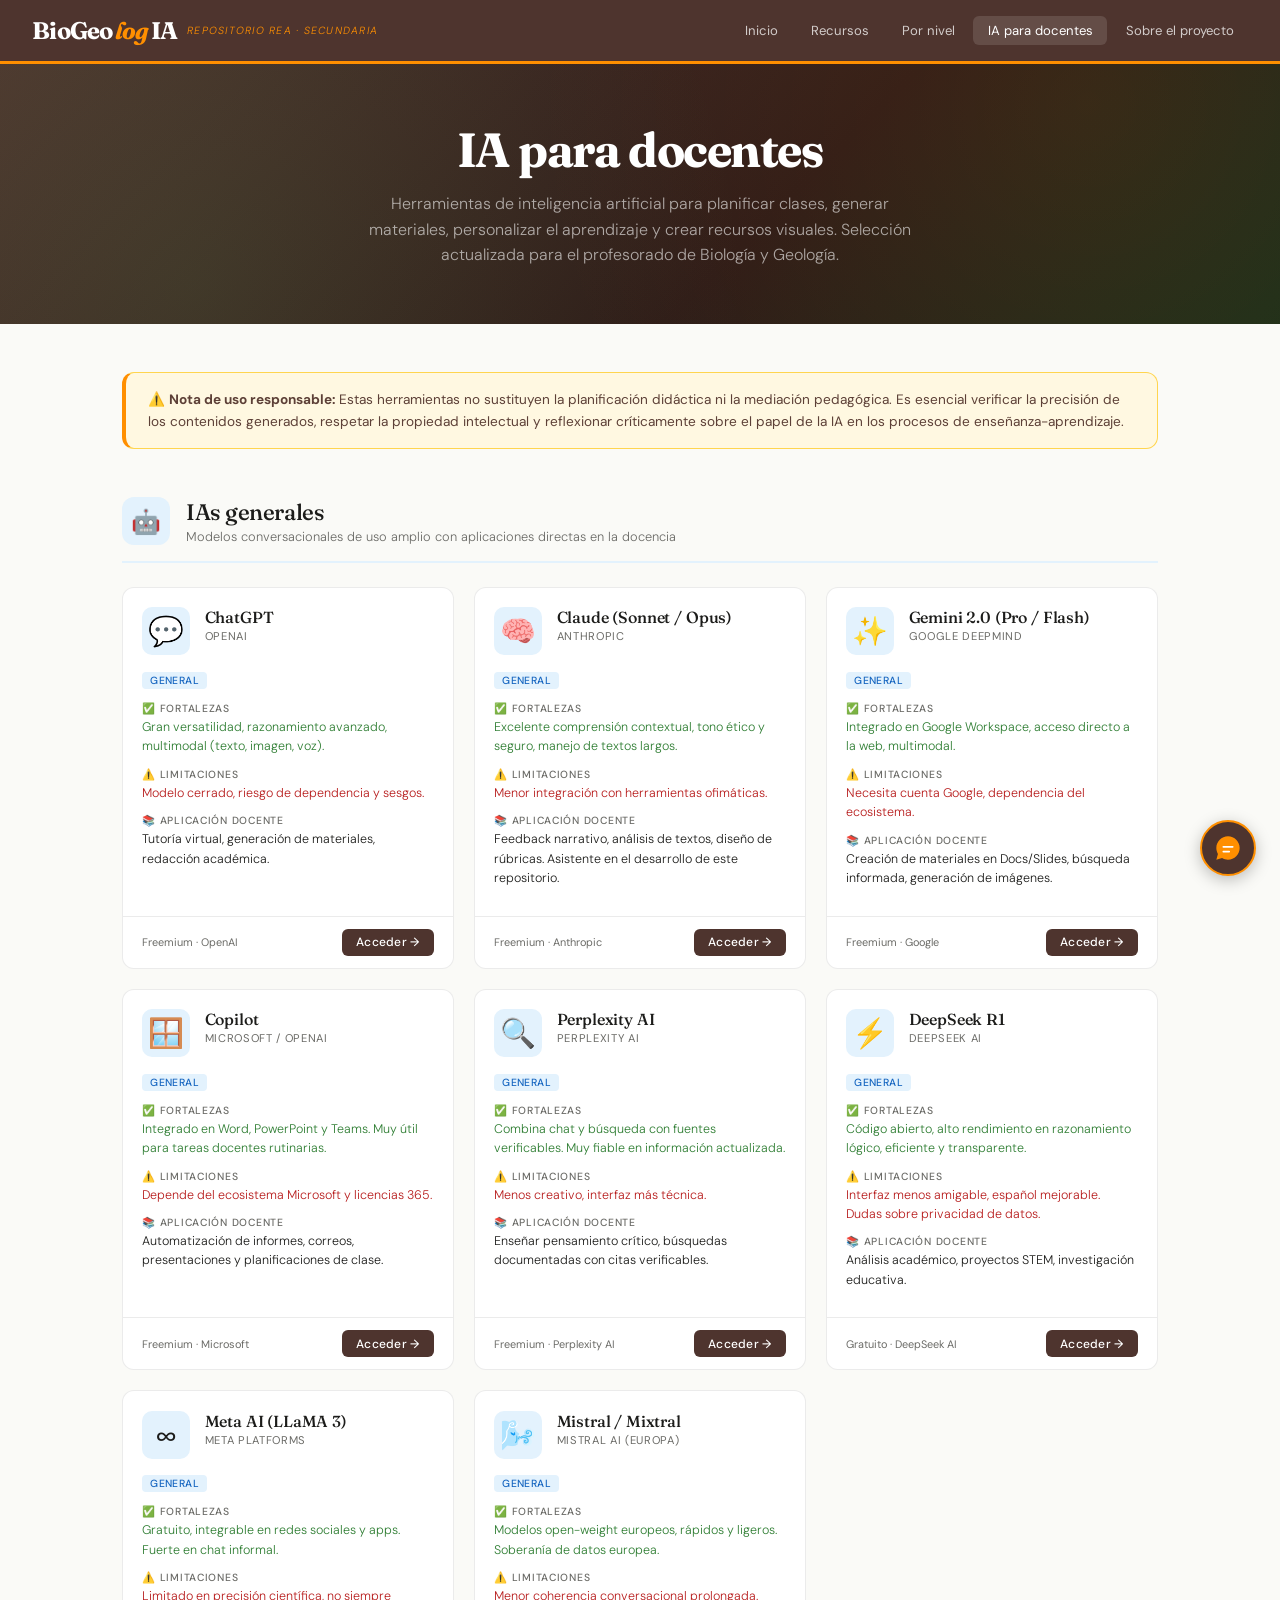
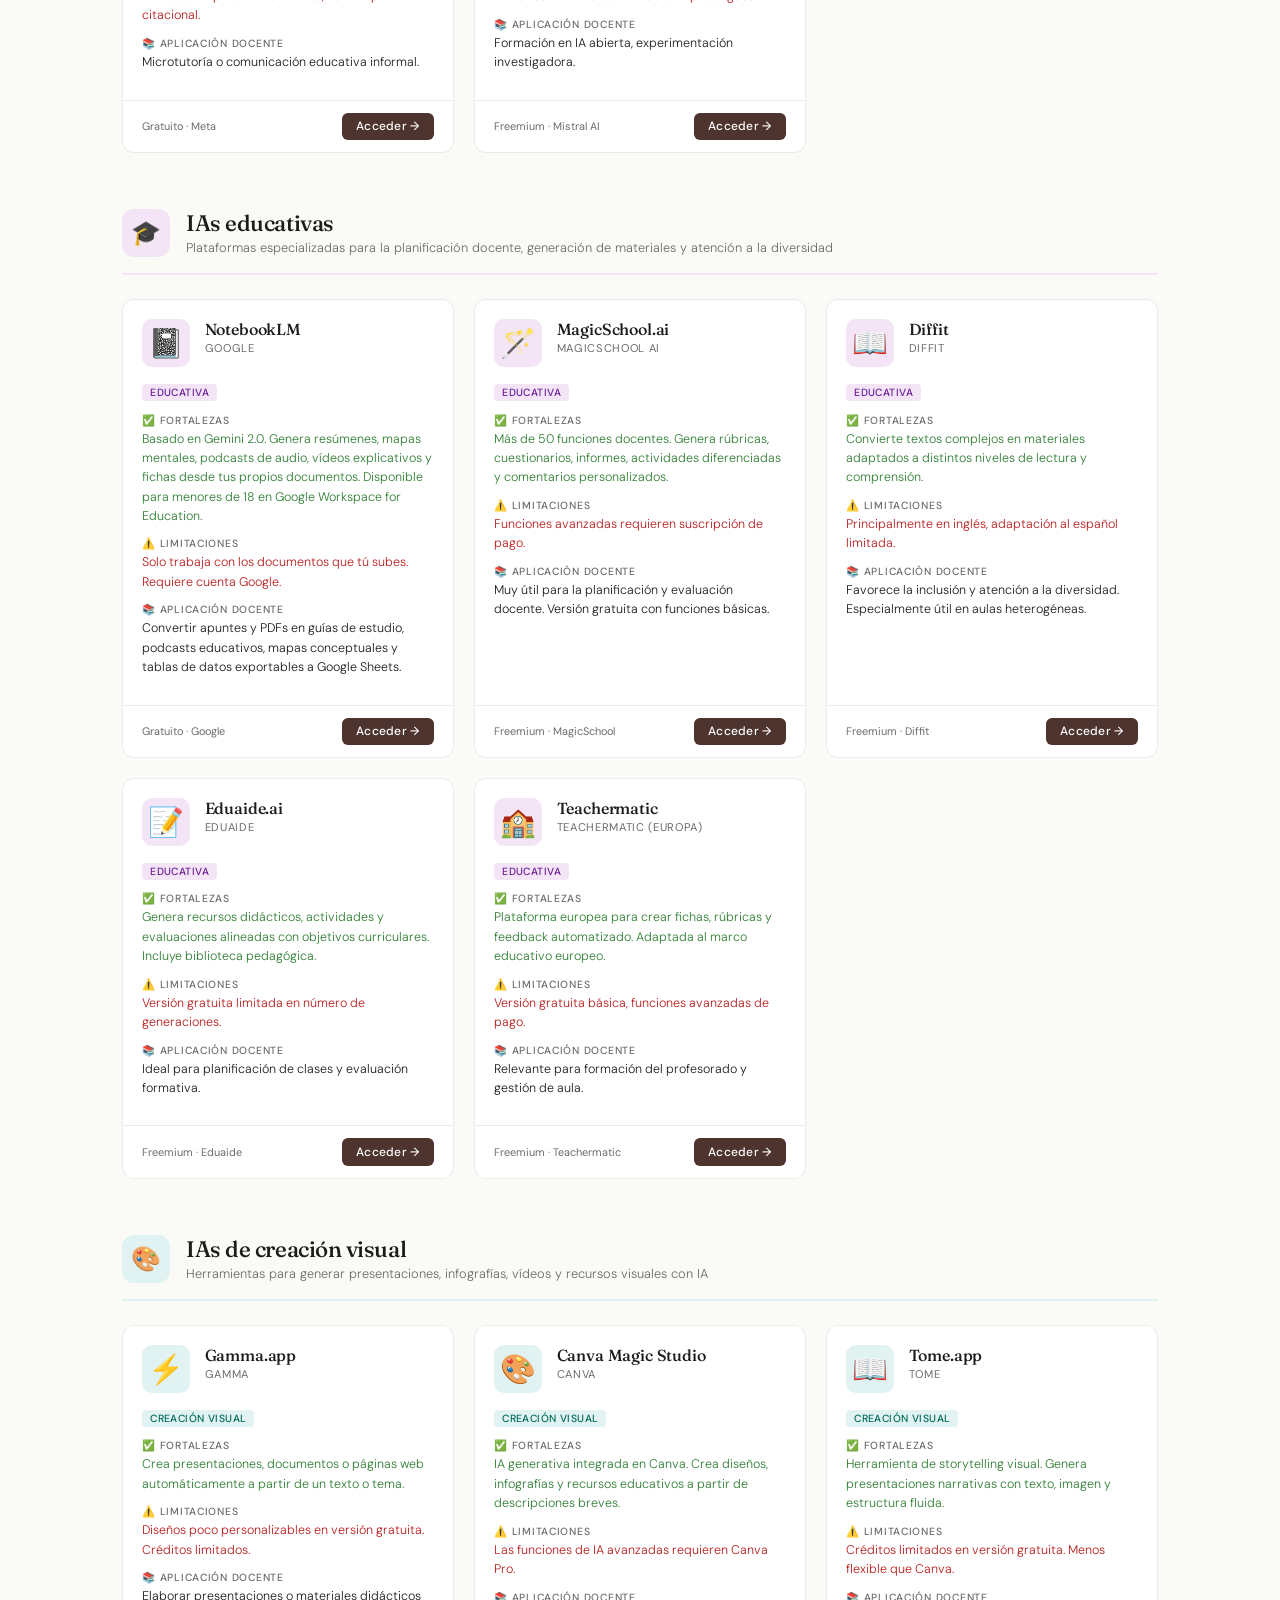
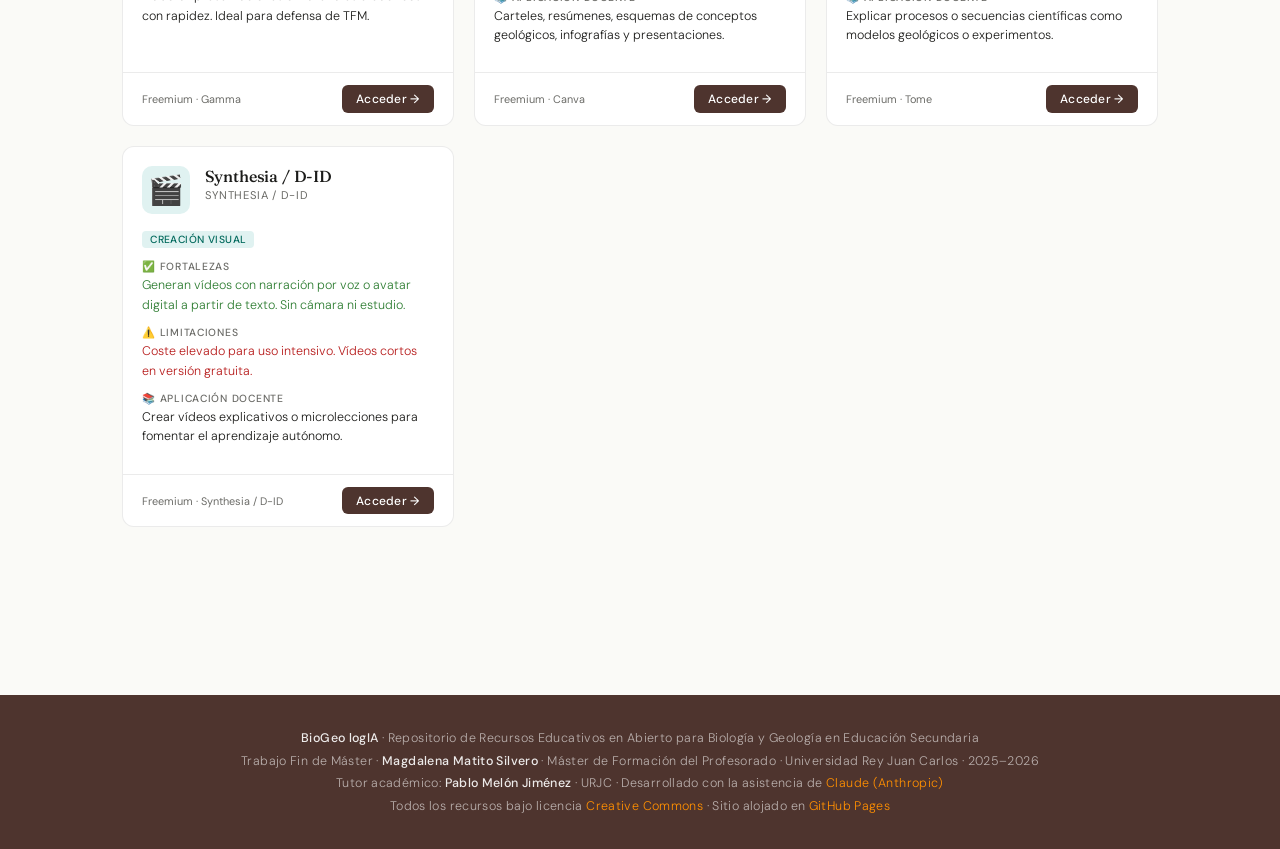
==== ia.html @ 59af6a6c "Add ia resources and carousel" ====
<!DOCTYPE html>
<html lang="es">
<head>
<meta charset="UTF-8">
<meta name="viewport" content="width=device-width, initial-scale=1.0">
<title>IA para docentes — BioGeo logIA</title>
<meta name="description" content="Herramientas de Inteligencia Artificial para la docencia: IAs generales, educativas y de creación visual. Guía para el profesorado de Biología y Geología.">
<link href="https://fonts.googleapis.com/css2?family=Fraunces:ital,opsz,wght@0,9..144,300;0,9..144,500;0,9..144,700;1,9..144,300&family=DM+Sans:wght@300;400;500&display=swap" rel="stylesheet">
<style>
  :root {
    --bio: #1B5E20;
    --bio-light: #E8F5E9;
    --bio-mid: #4CAF50;
    --geo: #4E342E;
    --geo-light: #EFEBE9;
    --geo-mid: #8D6E63;
    --accent: #FF8F00;
    --ia-general: #1565C0;
    --ia-general-light: #E3F2FD;
    --ia-edu: #6A1B9A;
    --ia-edu-light: #F3E5F5;
    --ia-visual: #00695C;
    --ia-visual-light: #E0F2F1;
    --bg: #FAFAF7;
    --surface: #FFFFFF;
    --text: #1C1C1A;
    --text-muted: #6B6B67;
    --border: rgba(0,0,0,0.08);
    --radius: 12px;
  }

  * { margin: 0; padding: 0; box-sizing: border-box; }

  body {
    font-family: 'DM Sans', sans-serif;
    background: var(--bg);
    color: var(--text);
    min-height: 100vh;
  }

  /* ── HEADER ── */
  header {
    background: var(--geo);
    padding: 0 2rem;
    position: sticky;
    top: 0;
    z-index: 100;
    display: flex;
    align-items: center;
    justify-content: space-between;
    height: 64px;
    border-bottom: 3px solid var(--accent);
  }

  .logo {
    font-family: 'Fraunces', serif;
    font-size: 1.5rem;
    font-weight: 700;
    color: #FFF;
    letter-spacing: -0.03em;
    display: flex;
    align-items: baseline;
    gap: 2px;
    text-decoration: none;
  }

  .logo span { color: var(--accent); font-style: italic; }

  .logo-sub {
    font-family: 'DM Sans', sans-serif;
    font-size: 0.65rem;
    font-weight: 300;
    color: rgba(255,255,255,0.55);
    letter-spacing: 0.12em;
    text-transform: uppercase;
    margin-left: 0.5rem;
    align-self: center;
  }

  nav { display: flex; gap: 0.25rem; }

  nav a {
    font-size: 0.82rem;
    font-weight: 400;
    color: rgba(255,255,255,0.75);
    text-decoration: none;
    padding: 0.4rem 0.9rem;
    border-radius: 6px;
    transition: all 0.2s;
  }

  nav a:hover, nav a.active {
    background: rgba(255,255,255,0.12);
    color: #FFF;
  }

  .hamburger {
    display: none;
    flex-direction: column;
    justify-content: center;
    gap: 5px;
    background: none;
    border: none;
    cursor: pointer;
    padding: 0.4rem;
    z-index: 200;
  }

  .hamburger span {
    display: block;
    width: 24px;
    height: 2px;
    background: #FFF;
    border-radius: 2px;
    transition: all 0.3s;
  }

  .hamburger.open span:nth-child(1) { transform: translateY(7px) rotate(45deg); }
  .hamburger.open span:nth-child(2) { opacity: 0; }
  .hamburger.open span:nth-child(3) { transform: translateY(-7px) rotate(-45deg); }

  .nav-mobile {
    display: none;
    position: fixed;
    top: 67px;
    left: 0; right: 0;
    background: var(--geo);
    border-top: 1px solid rgba(255,255,255,0.1);
    padding: 1rem;
    z-index: 99;
    flex-direction: column;
    gap: 0.25rem;
  }

  .nav-mobile.open { display: flex; }

  .nav-mobile a {
    font-size: 0.95rem;
    font-weight: 400;
    color: rgba(255,255,255,0.75);
    text-decoration: none;
    padding: 0.75rem 1rem;
    border-radius: 8px;
    transition: all 0.2s;
  }

  .nav-mobile a:hover, .nav-mobile a.active {
    background: rgba(255,255,255,0.12);
    color: #FFF;
  }

  @media (max-width: 640px) {
    .hamburger { display: flex; }
    nav { display: none; }
    .logo-sub { display: none; }
  }

  /* ── PAGE HEADER ── */
  .page-header {
    background: linear-gradient(135deg, var(--geo) 0%, #2E1B18 60%, #1B2E1B 100%);
    padding: 3.5rem 2rem;
    text-align: center;
    position: relative;
    overflow: hidden;
  }

  .page-header::before {
    content: '';
    position: absolute;
    inset: 0;
    background-image:
      radial-gradient(circle at 15% 85%, rgba(76,175,80,0.12) 0%, transparent 50%),
      radial-gradient(circle at 85% 15%, rgba(255,143,0,0.08) 0%, transparent 50%);
  }

  .page-header-content { position: relative; z-index: 1; }

  .page-header h1 {
    font-family: 'Fraunces', serif;
    font-size: clamp(2rem, 4vw, 3rem);
    font-weight: 700;
    color: #FFF;
    letter-spacing: -0.03em;
    margin-bottom: 0.75rem;
  }

  .page-header p {
    font-size: 1rem;
    color: rgba(255,255,255,0.6);
    font-weight: 300;
    max-width: 560px;
    margin: 0 auto;
    line-height: 1.6;
  }

  /* ── MAIN ── */
  main { max-width: 1100px; margin: 0 auto; padding: 3rem 2rem; }

  /* ── AVISO ── */
  .aviso {
    background: #FFF8E1;
    border: 1px solid #FFD54F;
    border-left: 4px solid var(--accent);
    border-radius: var(--radius);
    padding: 1rem 1.4rem;
    margin-bottom: 3rem;
    font-size: 0.85rem;
    color: #5D4037;
    line-height: 1.6;
  }

  /* ── SECTION ── */
  .ia-section { margin-bottom: 3.5rem; }

  .ia-section-header {
    display: flex;
    align-items: center;
    gap: 1rem;
    margin-bottom: 1.5rem;
    padding-bottom: 1rem;
    border-bottom: 2px solid;
  }

  .ia-section-header.general { border-color: var(--ia-general-light); }
  .ia-section-header.educativa { border-color: var(--ia-edu-light); }
  .ia-section-header.visual { border-color: var(--ia-visual-light); }

  .ia-section-icon {
    width: 48px;
    height: 48px;
    border-radius: 12px;
    display: flex;
    align-items: center;
    justify-content: center;
    font-size: 1.5rem;
    flex-shrink: 0;
  }

  .ia-section-icon.general { background: var(--ia-general-light); }
  .ia-section-icon.educativa { background: var(--ia-edu-light); }
  .ia-section-icon.visual { background: var(--ia-visual-light); }

  .ia-section-info h2 {
    font-family: 'Fraunces', serif;
    font-size: 1.4rem;
    font-weight: 500;
    letter-spacing: -0.02em;
  }

  .ia-section-info p {
    font-size: 0.8rem;
    color: var(--text-muted);
    font-weight: 300;
    margin-top: 2px;
  }

  /* ── IA GRID ── */
  .ia-grid {
    display: grid;
    grid-template-columns: repeat(auto-fill, minmax(300px, 1fr));
    gap: 1.25rem;
  }

  /* ── IA CARD ── */
  .ia-card {
    background: var(--surface);
    border: 1px solid var(--border);
    border-radius: var(--radius);
    overflow: hidden;
    transition: all 0.2s;
    display: flex;
    flex-direction: column;
  }

  .ia-card:hover {
    transform: translateY(-2px);
    box-shadow: 0 8px 20px rgba(0,0,0,0.07);
  }

  .ia-card-header {
    padding: 1.2rem 1.2rem 0.8rem;
    display: flex;
    align-items: flex-start;
    gap: 0.9rem;
  }

  .ia-emoji {
    font-size: 1.8rem;
    width: 48px;
    height: 48px;
    display: flex;
    align-items: center;
    justify-content: center;
    border-radius: 10px;
    flex-shrink: 0;
  }

  .ia-emoji.general { background: var(--ia-general-light); }
  .ia-emoji.educativa { background: var(--ia-edu-light); }
  .ia-emoji.visual { background: var(--ia-visual-light); }

  .ia-card-title h3 {
    font-family: 'Fraunces', serif;
    font-size: 1rem;
    font-weight: 500;
    letter-spacing: -0.01em;
    margin-bottom: 2px;
  }

  .ia-developer {
    font-size: 0.7rem;
    color: var(--text-muted);
    font-weight: 400;
    text-transform: uppercase;
    letter-spacing: 0.06em;
  }

  .ia-card-body {
    padding: 0 1.2rem 1rem;
    flex: 1;
  }

  .ia-row {
    margin-bottom: 0.7rem;
  }

  .ia-row-label {
    font-size: 0.65rem;
    font-weight: 500;
    text-transform: uppercase;
    letter-spacing: 0.07em;
    color: var(--text-muted);
    margin-bottom: 3px;
  }

  .ia-row p {
    font-size: 0.78rem;
    color: var(--text);
    line-height: 1.55;
    font-weight: 300;
  }

  .ia-row p.fortaleza { color: #2E7D32; }
  .ia-row p.limitacion { color: #B71C1C; }

  .ia-tag {
    display: inline-block;
    font-size: 0.65rem;
    font-weight: 500;
    padding: 2px 8px;
    border-radius: 4px;
    letter-spacing: 0.04em;
    text-transform: uppercase;
    margin-bottom: 0.8rem;
  }

  .ia-tag.general { background: var(--ia-general-light); color: var(--ia-general); }
  .ia-tag.educativa { background: var(--ia-edu-light); color: var(--ia-edu); }
  .ia-tag.visual { background: var(--ia-visual-light); color: var(--ia-visual); }

  .ia-card-footer {
    padding: 0.75rem 1.2rem;
    border-top: 1px solid var(--border);
    display: flex;
    align-items: center;
    justify-content: space-between;
  }

  .ia-acceso {
    font-size: 0.68rem;
    color: var(--text-muted);
    font-weight: 400;
  }

  .btn-ia {
    background: var(--geo);
    color: #FFF;
    border: none;
    border-radius: 6px;
    padding: 0.35rem 0.9rem;
    font-size: 0.75rem;
    font-family: 'DM Sans', sans-serif;
    cursor: pointer;
    font-weight: 500;
    transition: background 0.2s;
    text-decoration: none;
    letter-spacing: 0.02em;
  }

  .btn-ia:hover { background: #2E1B18; }

  /* ── FOOTER ── */
  footer {
    background: var(--geo);
    color: rgba(255,255,255,0.6);
    text-align: center;
    padding: 2rem;
    font-size: 0.78rem;
    font-weight: 300;
    margin-top: 4rem;
    letter-spacing: 0.03em;
    line-height: 1.8;
  }

  footer strong { color: rgba(255,255,255,0.9); font-weight: 500; }
  footer a { color: var(--accent); text-decoration: none; }
</style>
</head>
<body>

<header>
  <a href="index.html" class="logo">
    BioGeo<span>log</span>IA
    <span class="logo-sub">Repositorio REA · Secundaria</span>
  </a>
  <nav>
    <a href="index.html">Inicio</a>
    <a href="recursos.html">Recursos</a>
    <a href="niveles.html">Por nivel</a>
    <a href="ia.html" class="active">IA para docentes</a>
    <a href="sobre.html">Sobre el proyecto</a>
  </nav>
  <button class="hamburger" onclick="toggleMenu(this)" aria-label="Abrir menú">
    <span></span><span></span><span></span>
  </button>
</header>

<div class="nav-mobile" id="nav-mobile">
  <a href="index.html">Inicio</a>
  <a href="recursos.html">Recursos</a>
  <a href="niveles.html">Por nivel</a>
  <a href="ia.html" class="active">IA para docentes</a>
  <a href="sobre.html">Sobre el proyecto</a>
</div>

<div class="page-header">
  <div class="page-header-content">
    <h1>IA para docentes</h1>
    <p>Herramientas de inteligencia artificial para planificar clases, generar materiales, personalizar el aprendizaje y crear recursos visuales. Selección actualizada para el profesorado de Biología y Geología.</p>
  </div>
</div>

<main>

  <div class="aviso">
    ⚠️ <strong>Nota de uso responsable:</strong> Estas herramientas no sustituyen la planificación didáctica ni la mediación pedagógica. Es esencial verificar la precisión de los contenidos generados, respetar la propiedad intelectual y reflexionar críticamente sobre el papel de la IA en los procesos de enseñanza-aprendizaje.
  </div>

  <!-- ══ IAs GENERALES ══ -->
  <section class="ia-section" id="generales">
    <div class="ia-section-header general">
      <div class="ia-section-icon general">🤖</div>
      <div class="ia-section-info">
        <h2>IAs generales</h2>
        <p>Modelos conversacionales de uso amplio con aplicaciones directas en la docencia</p>
      </div>
    </div>
    <div class="ia-grid">

      <div class="ia-card" id="chatgpt">
        <div class="ia-card-header">
          <div class="ia-emoji general">💬</div>
          <div class="ia-card-title">
            <h3>ChatGPT</h3>
            <div class="ia-developer">OpenAI</div>
          </div>
        </div>
        <div class="ia-card-body">
          <span class="ia-tag general">General</span>
          <div class="ia-row">
            <div class="ia-row-label">✅ Fortalezas</div>
            <p class="fortaleza">Gran versatilidad, razonamiento avanzado, multimodal (texto, imagen, voz).</p>
          </div>
          <div class="ia-row">
            <div class="ia-row-label">⚠️ Limitaciones</div>
            <p class="limitacion">Modelo cerrado, riesgo de dependencia y sesgos.</p>
          </div>
          <div class="ia-row">
            <div class="ia-row-label">📚 Aplicación docente</div>
            <p>Tutoría virtual, generación de materiales, redacción académica.</p>
          </div>
        </div>
        <div class="ia-card-footer">
          <span class="ia-acceso">Freemium · OpenAI</span>
          <a href="https://chat.openai.com" target="_blank" class="btn-ia">Acceder →</a>
        </div>
      </div>

      <div class="ia-card" id="claude">
        <div class="ia-card-header">
          <div class="ia-emoji general">🧠</div>
          <div class="ia-card-title">
            <h3>Claude (Sonnet / Opus)</h3>
            <div class="ia-developer">Anthropic</div>
          </div>
        </div>
        <div class="ia-card-body">
          <span class="ia-tag general">General</span>
          <div class="ia-row">
            <div class="ia-row-label">✅ Fortalezas</div>
            <p class="fortaleza">Excelente comprensión contextual, tono ético y seguro, manejo de textos largos.</p>
          </div>
          <div class="ia-row">
            <div class="ia-row-label">⚠️ Limitaciones</div>
            <p class="limitacion">Menor integración con herramientas ofimáticas.</p>
          </div>
          <div class="ia-row">
            <div class="ia-row-label">📚 Aplicación docente</div>
            <p>Feedback narrativo, análisis de textos, diseño de rúbricas. Asistente en el desarrollo de este repositorio.</p>
          </div>
        </div>
        <div class="ia-card-footer">
          <span class="ia-acceso">Freemium · Anthropic</span>
          <a href="https://claude.ai" target="_blank" class="btn-ia">Acceder →</a>
        </div>
      </div>

      <div class="ia-card" id="gemini">
        <div class="ia-card-header">
          <div class="ia-emoji general">✨</div>
          <div class="ia-card-title">
            <h3>Gemini 2.0 (Pro / Flash)</h3>
            <div class="ia-developer">Google DeepMind</div>
          </div>
        </div>
        <div class="ia-card-body">
          <span class="ia-tag general">General</span>
          <div class="ia-row">
            <div class="ia-row-label">✅ Fortalezas</div>
            <p class="fortaleza">Integrado en Google Workspace, acceso directo a la web, multimodal.</p>
          </div>
          <div class="ia-row">
            <div class="ia-row-label">⚠️ Limitaciones</div>
            <p class="limitacion">Necesita cuenta Google, dependencia del ecosistema.</p>
          </div>
          <div class="ia-row">
            <div class="ia-row-label">📚 Aplicación docente</div>
            <p>Creación de materiales en Docs/Slides, búsqueda informada, generación de imágenes.</p>
          </div>
        </div>
        <div class="ia-card-footer">
          <span class="ia-acceso">Freemium · Google</span>
          <a href="https://gemini.google.com" target="_blank" class="btn-ia">Acceder →</a>
        </div>
      </div>

      <div class="ia-card" id="copilot">
        <div class="ia-card-header">
          <div class="ia-emoji general">🪟</div>
          <div class="ia-card-title">
            <h3>Copilot</h3>
            <div class="ia-developer">Microsoft / OpenAI</div>
          </div>
        </div>
        <div class="ia-card-body">
          <span class="ia-tag general">General</span>
          <div class="ia-row">
            <div class="ia-row-label">✅ Fortalezas</div>
            <p class="fortaleza">Integrado en Word, PowerPoint y Teams. Muy útil para tareas docentes rutinarias.</p>
          </div>
          <div class="ia-row">
            <div class="ia-row-label">⚠️ Limitaciones</div>
            <p class="limitacion">Depende del ecosistema Microsoft y licencias 365.</p>
          </div>
          <div class="ia-row">
            <div class="ia-row-label">📚 Aplicación docente</div>
            <p>Automatización de informes, correos, presentaciones y planificaciones de clase.</p>
          </div>
        </div>
        <div class="ia-card-footer">
          <span class="ia-acceso">Freemium · Microsoft</span>
          <a href="https://copilot.microsoft.com" target="_blank" class="btn-ia">Acceder →</a>
        </div>
      </div>

      <div class="ia-card" id="perplexity">
        <div class="ia-card-header">
          <div class="ia-emoji general">🔍</div>
          <div class="ia-card-title">
            <h3>Perplexity AI</h3>
            <div class="ia-developer">Perplexity AI</div>
          </div>
        </div>
        <div class="ia-card-body">
          <span class="ia-tag general">General</span>
          <div class="ia-row">
            <div class="ia-row-label">✅ Fortalezas</div>
            <p class="fortaleza">Combina chat y búsqueda con fuentes verificables. Muy fiable en información actualizada.</p>
          </div>
          <div class="ia-row">
            <div class="ia-row-label">⚠️ Limitaciones</div>
            <p class="limitacion">Menos creativo, interfaz más técnica.</p>
          </div>
          <div class="ia-row">
            <div class="ia-row-label">📚 Aplicación docente</div>
            <p>Enseñar pensamiento crítico, búsquedas documentadas con citas verificables.</p>
          </div>
        </div>
        <div class="ia-card-footer">
          <span class="ia-acceso">Freemium · Perplexity AI</span>
          <a href="https://www.perplexity.ai" target="_blank" class="btn-ia">Acceder →</a>
        </div>
      </div>

      <div class="ia-card" id="deepseek">
        <div class="ia-card-header">
          <div class="ia-emoji general">⚡</div>
          <div class="ia-card-title">
            <h3>DeepSeek R1</h3>
            <div class="ia-developer">DeepSeek AI</div>
          </div>
        </div>
        <div class="ia-card-body">
          <span class="ia-tag general">General</span>
          <div class="ia-row">
            <div class="ia-row-label">✅ Fortalezas</div>
            <p class="fortaleza">Código abierto, alto rendimiento en razonamiento lógico, eficiente y transparente.</p>
          </div>
          <div class="ia-row">
            <div class="ia-row-label">⚠️ Limitaciones</div>
            <p class="limitacion">Interfaz menos amigable, español mejorable. Dudas sobre privacidad de datos.</p>
          </div>
          <div class="ia-row">
            <div class="ia-row-label">📚 Aplicación docente</div>
            <p>Análisis académico, proyectos STEM, investigación educativa.</p>
          </div>
        </div>
        <div class="ia-card-footer">
          <span class="ia-acceso">Gratuito · DeepSeek AI</span>
          <a href="https://www.deepseek.com" target="_blank" class="btn-ia">Acceder →</a>
        </div>
      </div>

      <div class="ia-card" id="metaai">
        <div class="ia-card-header">
          <div class="ia-emoji general">∞</div>
          <div class="ia-card-title">
            <h3>Meta AI (LLaMA 3)</h3>
            <div class="ia-developer">Meta Platforms</div>
          </div>
        </div>
        <div class="ia-card-body">
          <span class="ia-tag general">General</span>
          <div class="ia-row">
            <div class="ia-row-label">✅ Fortalezas</div>
            <p class="fortaleza">Gratuito, integrable en redes sociales y apps. Fuerte en chat informal.</p>
          </div>
          <div class="ia-row">
            <div class="ia-row-label">⚠️ Limitaciones</div>
            <p class="limitacion">Limitado en precisión científica, no siempre citacional.</p>
          </div>
          <div class="ia-row">
            <div class="ia-row-label">📚 Aplicación docente</div>
            <p>Microtutoría o comunicación educativa informal.</p>
          </div>
        </div>
        <div class="ia-card-footer">
          <span class="ia-acceso">Gratuito · Meta</span>
          <a href="https://www.meta.ai" target="_blank" class="btn-ia">Acceder →</a>
        </div>
      </div>

      <div class="ia-card" id="mistral">
        <div class="ia-card-header">
          <div class="ia-emoji general">🌬️</div>
          <div class="ia-card-title">
            <h3>Mistral / Mixtral</h3>
            <div class="ia-developer">Mistral AI (Europa)</div>
          </div>
        </div>
        <div class="ia-card-body">
          <span class="ia-tag general">General</span>
          <div class="ia-row">
            <div class="ia-row-label">✅ Fortalezas</div>
            <p class="fortaleza">Modelos open-weight europeos, rápidos y ligeros. Soberanía de datos europea.</p>
          </div>
          <div class="ia-row">
            <div class="ia-row-label">⚠️ Limitaciones</div>
            <p class="limitacion">Menor coherencia conversacional prolongada.</p>
          </div>
          <div class="ia-row">
            <div class="ia-row-label">📚 Aplicación docente</div>
            <p>Formación en IA abierta, experimentación investigadora.</p>
          </div>
        </div>
        <div class="ia-card-footer">
          <span class="ia-acceso">Freemium · Mistral AI</span>
          <a href="https://mistral.ai" target="_blank" class="btn-ia">Acceder →</a>
        </div>
      </div>

    </div>
  </section>

  <!-- ══ IAs EDUCATIVAS ══ -->
  <section class="ia-section" id="educativas">
    <div class="ia-section-header educativa">
      <div class="ia-section-icon educativa">🎓</div>
      <div class="ia-section-info">
        <h2>IAs educativas</h2>
        <p>Plataformas especializadas para la planificación docente, generación de materiales y atención a la diversidad</p>
      </div>
    </div>
    <div class="ia-grid">

      <div class="ia-card" id="notebooklm">
        <div class="ia-card-header">
          <div class="ia-emoji educativa">📓</div>
          <div class="ia-card-title">
            <h3>NotebookLM</h3>
            <div class="ia-developer">Google</div>
          </div>
        </div>
        <div class="ia-card-body">
          <span class="ia-tag educativa">Educativa</span>
          <div class="ia-row">
            <div class="ia-row-label">✅ Fortalezas</div>
            <p class="fortaleza">Basado en Gemini 2.0. Genera resúmenes, mapas mentales, podcasts de audio, vídeos explicativos y fichas desde tus propios documentos. Disponible para menores de 18 en Google Workspace for Education.</p>
          </div>
          <div class="ia-row">
            <div class="ia-row-label">⚠️ Limitaciones</div>
            <p class="limitacion">Solo trabaja con los documentos que tú subes. Requiere cuenta Google.</p>
          </div>
          <div class="ia-row">
            <div class="ia-row-label">📚 Aplicación docente</div>
            <p>Convertir apuntes y PDFs en guías de estudio, podcasts educativos, mapas conceptuales y tablas de datos exportables a Google Sheets.</p>
          </div>
        </div>
        <div class="ia-card-footer">
          <span class="ia-acceso">Gratuito · Google</span>
          <a href="https://notebooklm.google.com" target="_blank" class="btn-ia">Acceder →</a>
        </div>
      </div>

      <div class="ia-card" id="magicschool">
        <div class="ia-card-header">
          <div class="ia-emoji educativa">🪄</div>
          <div class="ia-card-title">
            <h3>MagicSchool.ai</h3>
            <div class="ia-developer">MagicSchool AI</div>
          </div>
        </div>
        <div class="ia-card-body">
          <span class="ia-tag educativa">Educativa</span>
          <div class="ia-row">
            <div class="ia-row-label">✅ Fortalezas</div>
            <p class="fortaleza">Más de 50 funciones docentes. Genera rúbricas, cuestionarios, informes, actividades diferenciadas y comentarios personalizados.</p>
          </div>
          <div class="ia-row">
            <div class="ia-row-label">⚠️ Limitaciones</div>
            <p class="limitacion">Funciones avanzadas requieren suscripción de pago.</p>
          </div>
          <div class="ia-row">
            <div class="ia-row-label">📚 Aplicación docente</div>
            <p>Muy útil para la planificación y evaluación docente. Versión gratuita con funciones básicas.</p>
          </div>
        </div>
        <div class="ia-card-footer">
          <span class="ia-acceso">Freemium · MagicSchool</span>
          <a href="https://www.magicschool.ai" target="_blank" class="btn-ia">Acceder →</a>
        </div>
      </div>

      <div class="ia-card" id="diffit">
        <div class="ia-card-header">
          <div class="ia-emoji educativa">📖</div>
          <div class="ia-card-title">
            <h3>Diffit</h3>
            <div class="ia-developer">Diffit</div>
          </div>
        </div>
        <div class="ia-card-body">
          <span class="ia-tag educativa">Educativa</span>
          <div class="ia-row">
            <div class="ia-row-label">✅ Fortalezas</div>
            <p class="fortaleza">Convierte textos complejos en materiales adaptados a distintos niveles de lectura y comprensión.</p>
          </div>
          <div class="ia-row">
            <div class="ia-row-label">⚠️ Limitaciones</div>
            <p class="limitacion">Principalmente en inglés, adaptación al español limitada.</p>
          </div>
          <div class="ia-row">
            <div class="ia-row-label">📚 Aplicación docente</div>
            <p>Favorece la inclusión y atención a la diversidad. Especialmente útil en aulas heterogéneas.</p>
          </div>
        </div>
        <div class="ia-card-footer">
          <span class="ia-acceso">Freemium · Diffit</span>
          <a href="https://diffit.me" target="_blank" class="btn-ia">Acceder →</a>
        </div>
      </div>

      <div class="ia-card" id="eduaide">
        <div class="ia-card-header">
          <div class="ia-emoji educativa">📝</div>
          <div class="ia-card-title">
            <h3>Eduaide.ai</h3>
            <div class="ia-developer">Eduaide</div>
          </div>
        </div>
        <div class="ia-card-body">
          <span class="ia-tag educativa">Educativa</span>
          <div class="ia-row">
            <div class="ia-row-label">✅ Fortalezas</div>
            <p class="fortaleza">Genera recursos didácticos, actividades y evaluaciones alineadas con objetivos curriculares. Incluye biblioteca pedagógica.</p>
          </div>
          <div class="ia-row">
            <div class="ia-row-label">⚠️ Limitaciones</div>
            <p class="limitacion">Versión gratuita limitada en número de generaciones.</p>
          </div>
          <div class="ia-row">
            <div class="ia-row-label">📚 Aplicación docente</div>
            <p>Ideal para planificación de clases y evaluación formativa.</p>
          </div>
        </div>
        <div class="ia-card-footer">
          <span class="ia-acceso">Freemium · Eduaide</span>
          <a href="https://www.eduaide.ai" target="_blank" class="btn-ia">Acceder →</a>
        </div>
      </div>

      <div class="ia-card" id="teachermatic">
        <div class="ia-card-header">
          <div class="ia-emoji educativa">🏫</div>
          <div class="ia-card-title">
            <h3>Teachermatic</h3>
            <div class="ia-developer">Teachermatic (Europa)</div>
          </div>
        </div>
        <div class="ia-card-body">
          <span class="ia-tag educativa">Educativa</span>
          <div class="ia-row">
            <div class="ia-row-label">✅ Fortalezas</div>
            <p class="fortaleza">Plataforma europea para crear fichas, rúbricas y feedback automatizado. Adaptada al marco educativo europeo.</p>
          </div>
          <div class="ia-row">
            <div class="ia-row-label">⚠️ Limitaciones</div>
            <p class="limitacion">Versión gratuita básica, funciones avanzadas de pago.</p>
          </div>
          <div class="ia-row">
            <div class="ia-row-label">📚 Aplicación docente</div>
            <p>Relevante para formación del profesorado y gestión de aula.</p>
          </div>
        </div>
        <div class="ia-card-footer">
          <span class="ia-acceso">Freemium · Teachermatic</span>
          <a href="https://teachermatic.com" target="_blank" class="btn-ia">Acceder →</a>
        </div>
      </div>

    </div>
  </section>

  <!-- ══ IAs CREACIÓN VISUAL ══ -->
  <section class="ia-section" id="visual">
    <div class="ia-section-header visual">
      <div class="ia-section-icon visual">🎨</div>
      <div class="ia-section-info">
        <h2>IAs de creación visual</h2>
        <p>Herramientas para generar presentaciones, infografías, vídeos y recursos visuales con IA</p>
      </div>
    </div>
    <div class="ia-grid">

      <div class="ia-card" id="gamma">
        <div class="ia-card-header">
          <div class="ia-emoji visual">⚡</div>
          <div class="ia-card-title">
            <h3>Gamma.app</h3>
            <div class="ia-developer">Gamma</div>
          </div>
        </div>
        <div class="ia-card-body">
          <span class="ia-tag visual">Creación visual</span>
          <div class="ia-row">
            <div class="ia-row-label">✅ Fortalezas</div>
            <p class="fortaleza">Crea presentaciones, documentos o páginas web automáticamente a partir de un texto o tema.</p>
          </div>
          <div class="ia-row">
            <div class="ia-row-label">⚠️ Limitaciones</div>
            <p class="limitacion">Diseños poco personalizables en versión gratuita. Créditos limitados.</p>
          </div>
          <div class="ia-row">
            <div class="ia-row-label">📚 Aplicación docente</div>
            <p>Elaborar presentaciones o materiales didácticos con rapidez. Ideal para defensa de TFM.</p>
          </div>
        </div>
        <div class="ia-card-footer">
          <span class="ia-acceso">Freemium · Gamma</span>
          <a href="https://gamma.app" target="_blank" class="btn-ia">Acceder →</a>
        </div>
      </div>

      <div class="ia-card" id="canva">
        <div class="ia-card-header">
          <div class="ia-emoji visual">🎨</div>
          <div class="ia-card-title">
            <h3>Canva Magic Studio</h3>
            <div class="ia-developer">Canva</div>
          </div>
        </div>
        <div class="ia-card-body">
          <span class="ia-tag visual">Creación visual</span>
          <div class="ia-row">
            <div class="ia-row-label">✅ Fortalezas</div>
            <p class="fortaleza">IA generativa integrada en Canva. Crea diseños, infografías y recursos educativos a partir de descripciones breves.</p>
          </div>
          <div class="ia-row">
            <div class="ia-row-label">⚠️ Limitaciones</div>
            <p class="limitacion">Las funciones de IA avanzadas requieren Canva Pro.</p>
          </div>
          <div class="ia-row">
            <div class="ia-row-label">📚 Aplicación docente</div>
            <p>Carteles, resúmenes, esquemas de conceptos geológicos, infografías y presentaciones.</p>
          </div>
        </div>
        <div class="ia-card-footer">
          <span class="ia-acceso">Freemium · Canva</span>
          <a href="https://www.canva.com" target="_blank" class="btn-ia">Acceder →</a>
        </div>
      </div>

      <div class="ia-card" id="tome">
        <div class="ia-card-header">
          <div class="ia-emoji visual">📖</div>
          <div class="ia-card-title">
            <h3>Tome.app</h3>
            <div class="ia-developer">Tome</div>
          </div>
        </div>
        <div class="ia-card-body">
          <span class="ia-tag visual">Creación visual</span>
          <div class="ia-row">
            <div class="ia-row-label">✅ Fortalezas</div>
            <p class="fortaleza">Herramienta de storytelling visual. Genera presentaciones narrativas con texto, imagen y estructura fluida.</p>
          </div>
          <div class="ia-row">
            <div class="ia-row-label">⚠️ Limitaciones</div>
            <p class="limitacion">Créditos limitados en versión gratuita. Menos flexible que Canva.</p>
          </div>
          <div class="ia-row">
            <div class="ia-row-label">📚 Aplicación docente</div>
            <p>Explicar procesos o secuencias científicas como modelos geológicos o experimentos.</p>
          </div>
        </div>
        <div class="ia-card-footer">
          <span class="ia-acceso">Freemium · Tome</span>
          <a href="https://tome.app" target="_blank" class="btn-ia">Acceder →</a>
        </div>
      </div>

      <div class="ia-card" id="synthesia">
        <div class="ia-card-header">
          <div class="ia-emoji visual">🎬</div>
          <div class="ia-card-title">
            <h3>Synthesia / D-ID</h3>
            <div class="ia-developer">Synthesia / D-ID</div>
          </div>
        </div>
        <div class="ia-card-body">
          <span class="ia-tag visual">Creación visual</span>
          <div class="ia-row">
            <div class="ia-row-label">✅ Fortalezas</div>
            <p class="fortaleza">Generan vídeos con narración por voz o avatar digital a partir de texto. Sin cámara ni estudio.</p>
          </div>
          <div class="ia-row">
            <div class="ia-row-label">⚠️ Limitaciones</div>
            <p class="limitacion">Coste elevado para uso intensivo. Vídeos cortos en versión gratuita.</p>
          </div>
          <div class="ia-row">
            <div class="ia-row-label">📚 Aplicación docente</div>
            <p>Crear vídeos explicativos o microlecciones para fomentar el aprendizaje autónomo.</p>
          </div>
        </div>
        <div class="ia-card-footer">
          <span class="ia-acceso">Freemium · Synthesia / D-ID</span>
          <a href="https://www.synthesia.io" target="_blank" class="btn-ia">Acceder →</a>
        </div>
      </div>

    </div>
  </section>

</main>

<footer>
  <p><strong>BioGeo logIA</strong> · Repositorio de Recursos Educativos en Abierto para Biología y Geología en Educación Secundaria</p>
  <p>Trabajo Fin de Máster · <strong>Magdalena Matito Silvero</strong> · Máster de Formación del Profesorado · Universidad Rey Juan Carlos · 2025–2026</p>
  <p>Tutor académico: <strong>Pablo Melón Jiménez</strong> · URJC · Desarrollado con la asistencia de <a href="https://claude.ai" target="_blank">Claude (Anthropic)</a></p>
  <p>Todos los recursos bajo licencia <a href="https://creativecommons.org/licenses/by/4.0/" target="_blank">Creative Commons</a> · Sitio alojado en <a href="https://pages.github.com" target="_blank">GitHub Pages</a></p>
</footer>

<script>
  function toggleMenu(btn) {
    btn.classList.toggle('open');
    document.getElementById('nav-mobile').classList.toggle('open');
  }
</script>
<script src="assets/js/chatbot.js"></script>

</body>
</html>
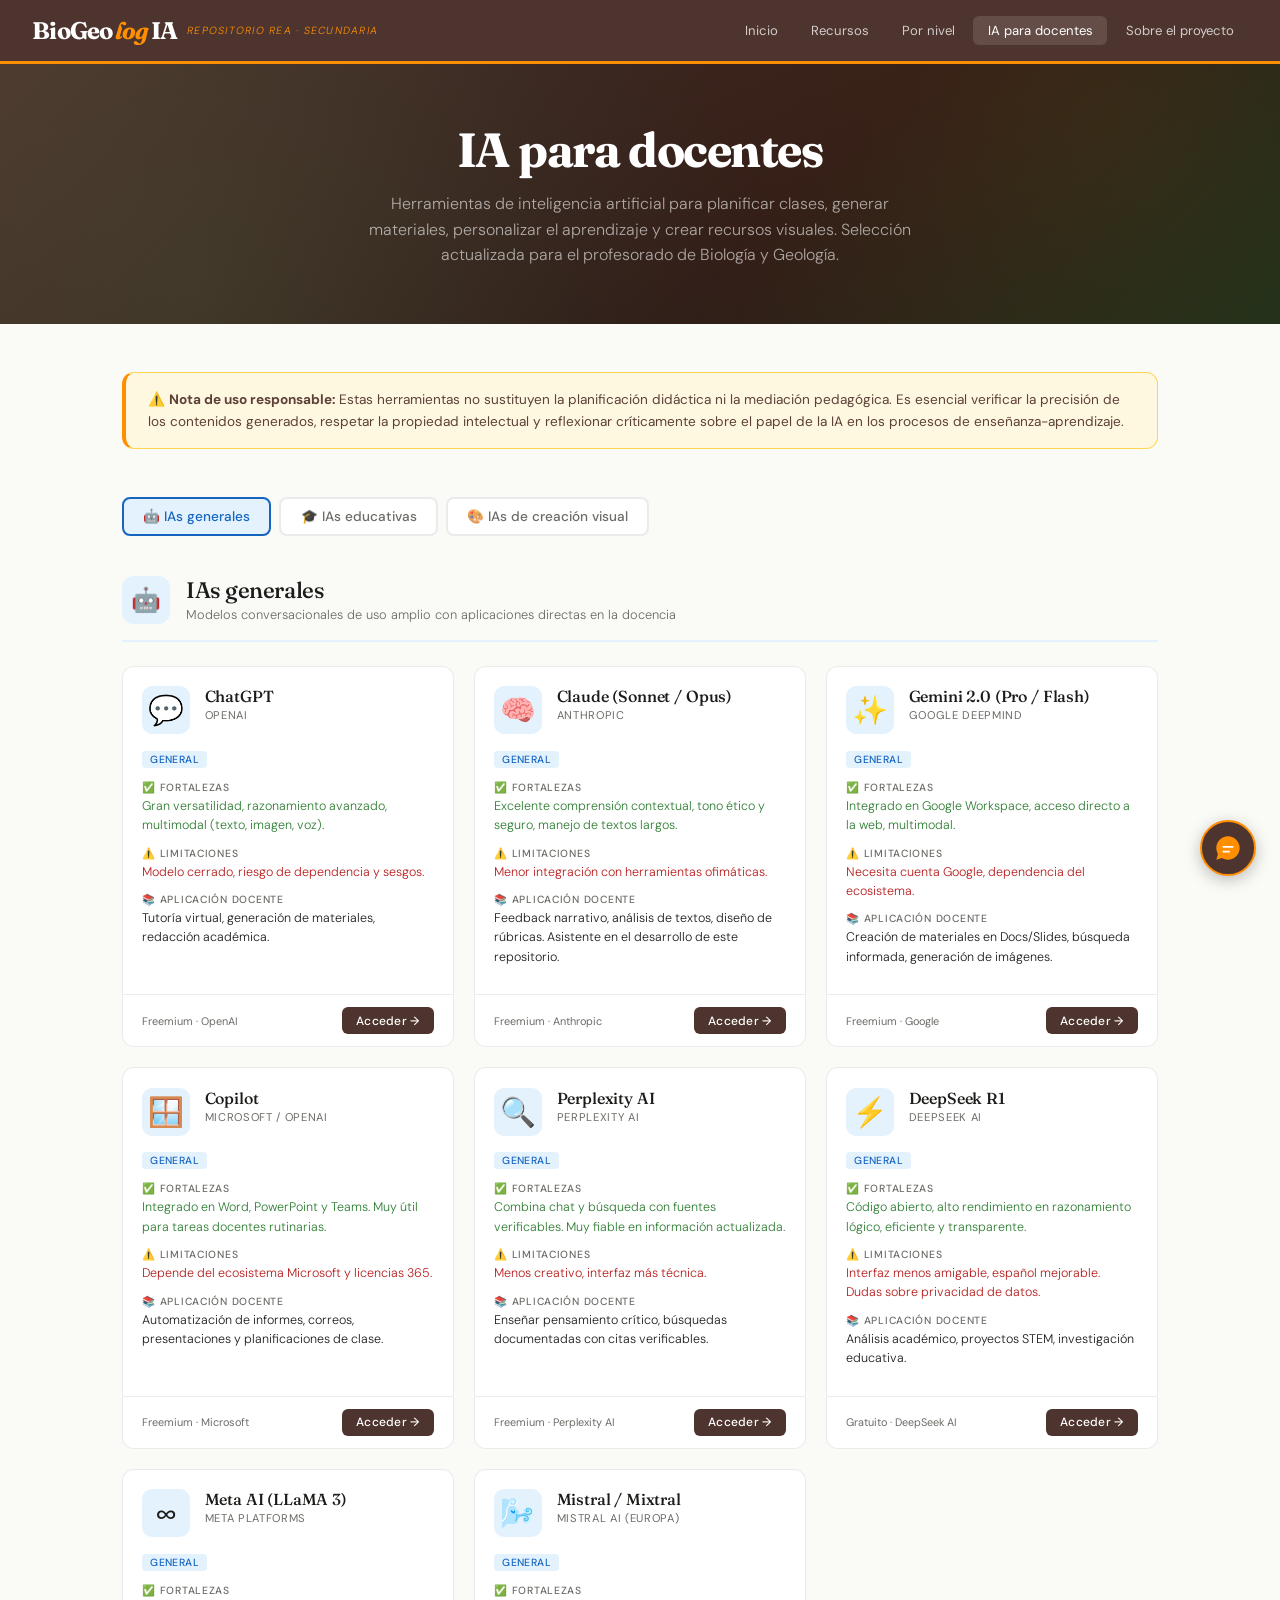
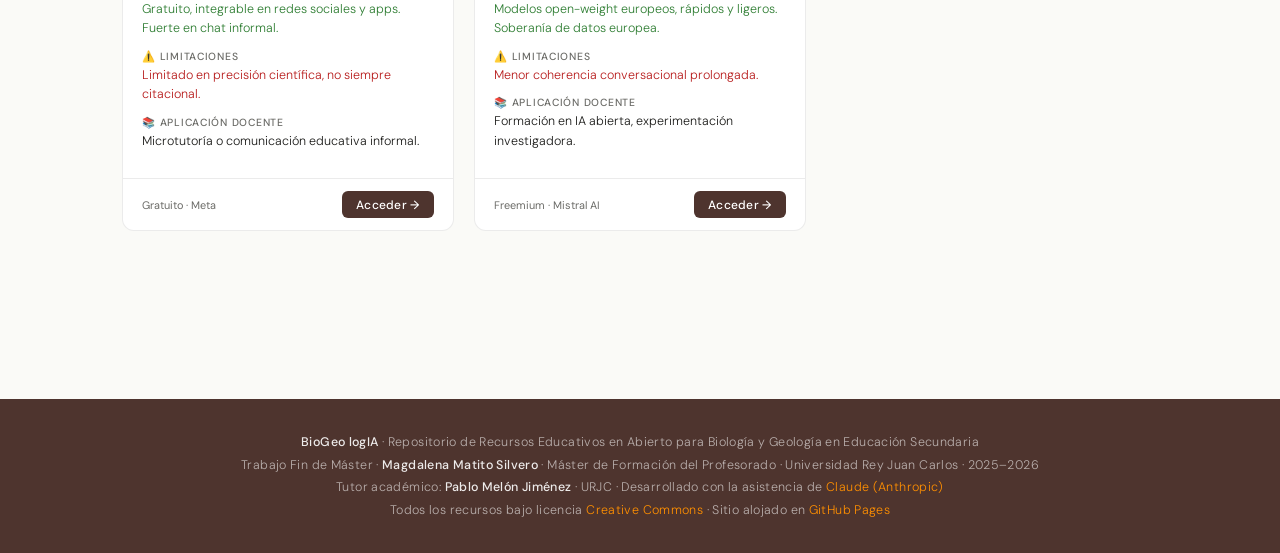
==== commit 11852f81: "Add tabs selector in ia.html" ====
--- a/ia.html
+++ b/ia.html
@@ -389,6 +389,48 @@
 
   .btn-ia:hover { background: #2E1B18; }
 
+  /* ── TABS ── */
+  .ia-tabs {
+    display: flex;
+    gap: 0.5rem;
+    margin-bottom: 2.5rem;
+    flex-wrap: wrap;
+  }
+
+  .ia-tab {
+    font-family: 'DM Sans', sans-serif;
+    font-size: 0.85rem;
+    font-weight: 500;
+    padding: 0.55rem 1.2rem;
+    border: 2px solid var(--border);
+    border-radius: 8px;
+    cursor: pointer;
+    transition: all 0.2s;
+    background: var(--surface);
+    color: var(--text-muted);
+  }
+
+  .ia-tab.general:hover,
+  .ia-tab.general.active {
+    background: var(--ia-general-light);
+    color: var(--ia-general);
+    border-color: var(--ia-general);
+  }
+
+  .ia-tab.educativa:hover,
+  .ia-tab.educativa.active {
+    background: var(--ia-edu-light);
+    color: var(--ia-edu);
+    border-color: var(--ia-edu);
+  }
+
+  .ia-tab.visual:hover,
+  .ia-tab.visual.active {
+    background: var(--ia-visual-light);
+    color: var(--ia-visual);
+    border-color: var(--ia-visual);
+  }
+
   /* ── FOOTER ── */
   footer {
     background: var(--geo);
@@ -446,6 +488,13 @@
     ⚠️ <strong>Nota de uso responsable:</strong> Estas herramientas no sustituyen la planificación didáctica ni la mediación pedagógica. Es esencial verificar la precisión de los contenidos generados, respetar la propiedad intelectual y reflexionar críticamente sobre el papel de la IA en los procesos de enseñanza-aprendizaje.
   </div>
 
+  <!-- ══ TABS ══ -->
+  <div class="ia-tabs">
+    <button class="ia-tab general active" onclick="mostrarIA('general', this)">🤖 IAs generales</button>
+    <button class="ia-tab educativa" onclick="mostrarIA('educativa', this)">🎓 IAs educativas</button>
+    <button class="ia-tab visual" onclick="mostrarIA('visual', this)">🎨 IAs de creación visual</button>
+  </div>
+
   <!-- ══ IAs GENERALES ══ -->
   <section class="ia-section" id="generales">
     <div class="ia-section-header general">
@@ -995,6 +1044,17 @@
     btn.classList.toggle('open');
     document.getElementById('nav-mobile').classList.toggle('open');
   }
+
+  const seccionMap = { general: 'generales', educativa: 'educativas', visual: 'visual' };
+
+  function mostrarIA(tipo, btn) {
+    document.querySelectorAll('.ia-section').forEach(s => s.style.display = 'none');
+    document.getElementById(seccionMap[tipo]).style.display = '';
+    document.querySelectorAll('.ia-tab').forEach(t => t.classList.remove('active'));
+    btn.classList.add('active');
+  }
+
+  mostrarIA('general', document.querySelector('.ia-tab.general'));
 </script>
 <script src="assets/js/chatbot.js"></script>
 
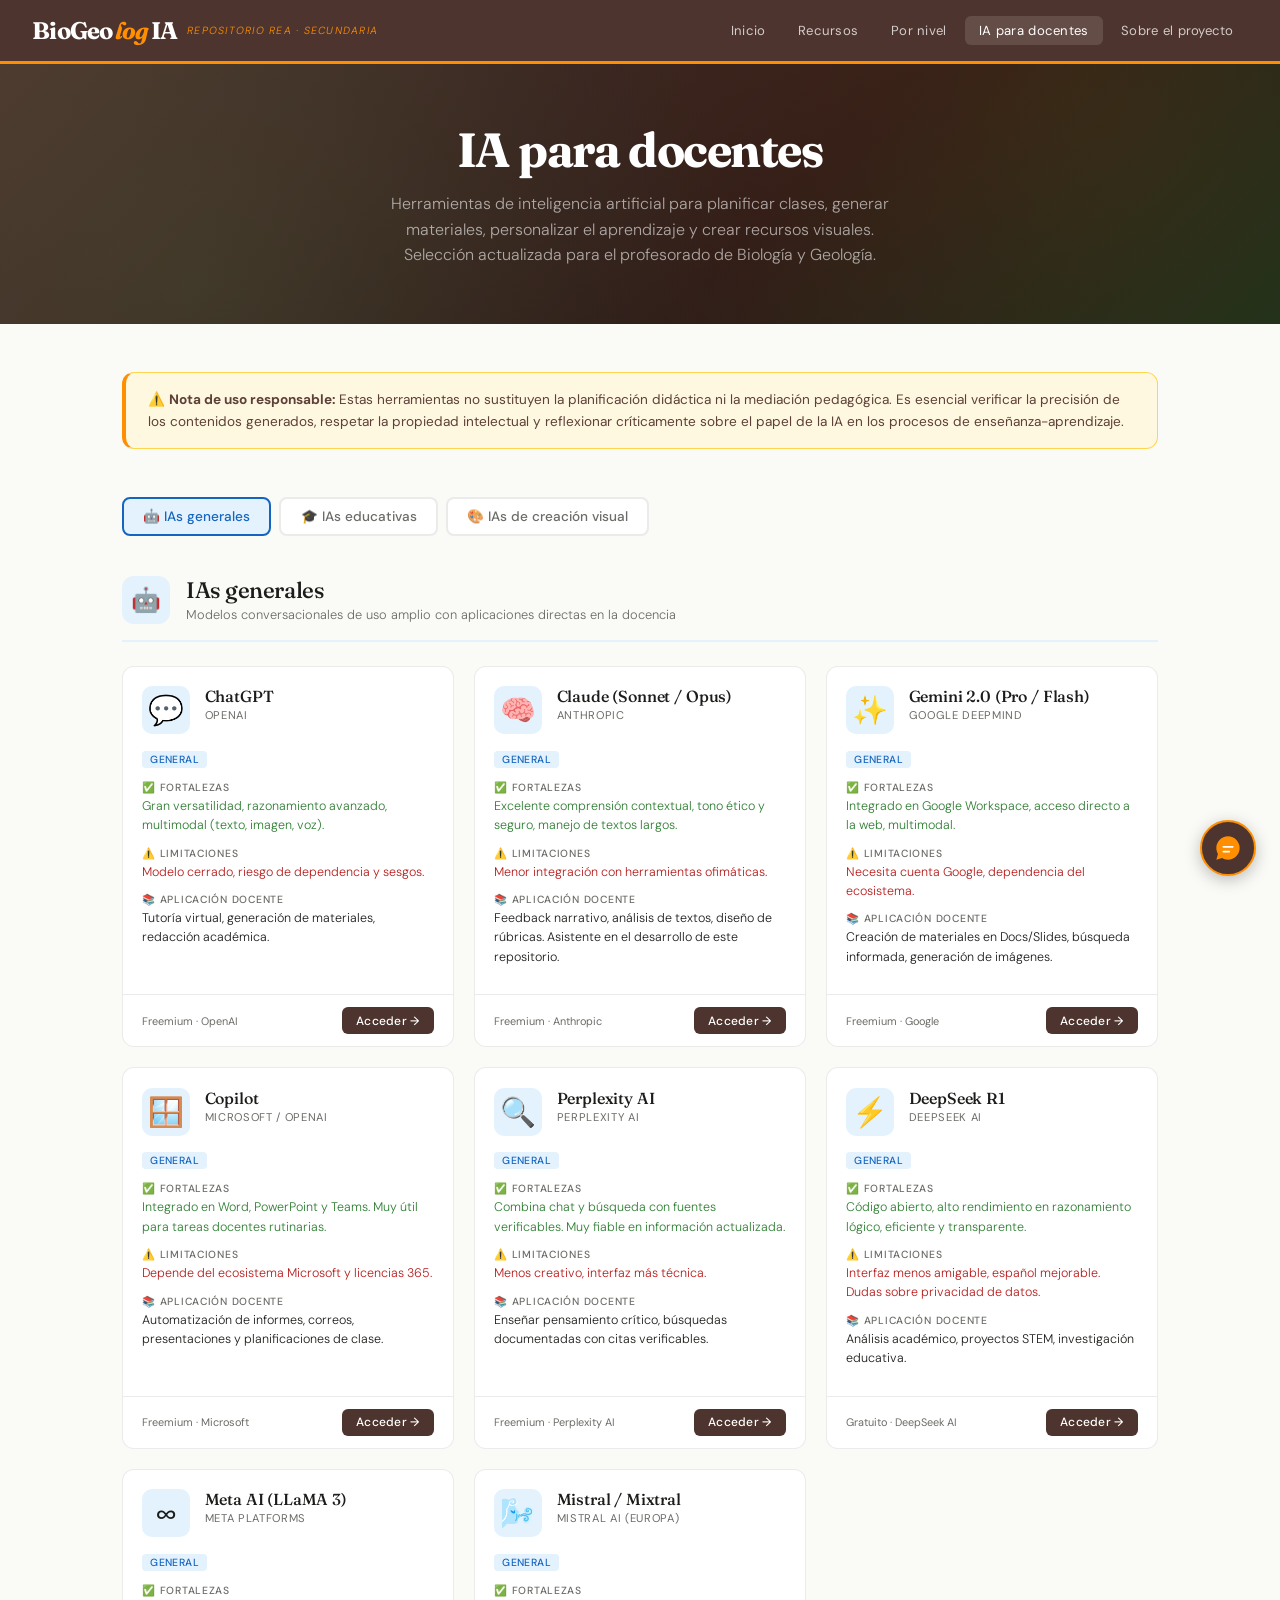
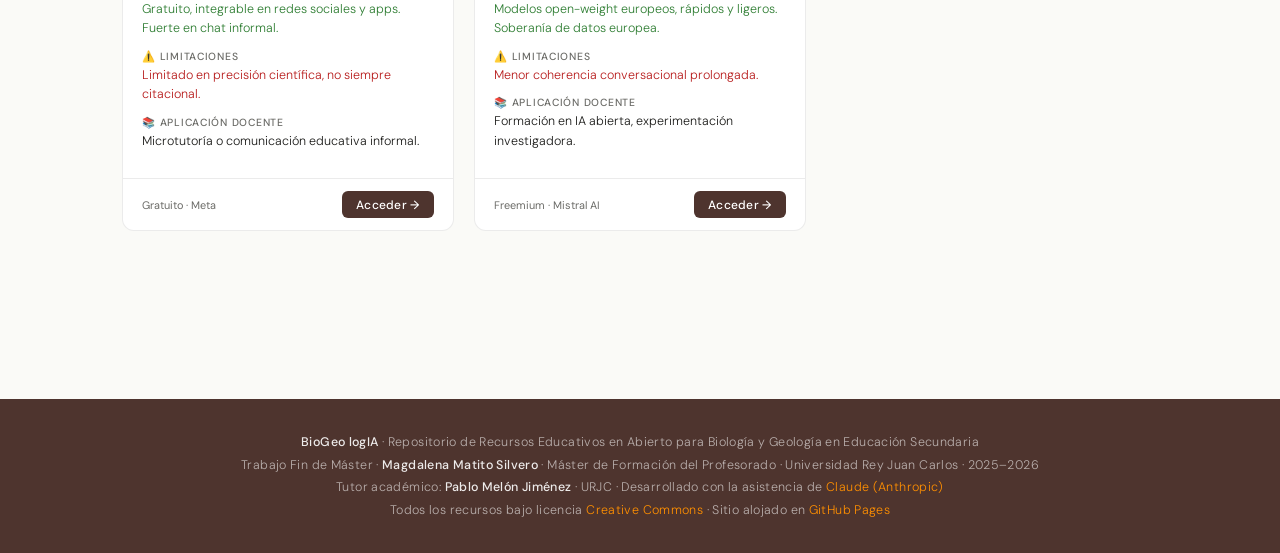
==== commit f790720a: "extract inline styles and js" ====
--- a/ia.html
+++ b/ia.html
@@ -1,1062 +1,606 @@
-<!DOCTYPE html>
-<html lang="es">
-<head>
-<meta charset="UTF-8">
-<meta name="viewport" content="width=device-width, initial-scale=1.0">
-<title>IA para docentes — BioGeo logIA</title>
-<meta name="description" content="Herramientas de Inteligencia Artificial para la docencia: IAs generales, educativas y de creación visual. Guía para el profesorado de Biología y Geología.">
-<link href="https://fonts.googleapis.com/css2?family=Fraunces:ital,opsz,wght@0,9..144,300;0,9..144,500;0,9..144,700;1,9..144,300&family=DM+Sans:wght@300;400;500&display=swap" rel="stylesheet">
-<style>
-  :root {
-    --bio: #1B5E20;
-    --bio-light: #E8F5E9;
-    --bio-mid: #4CAF50;
-    --geo: #4E342E;
-    --geo-light: #EFEBE9;
-    --geo-mid: #8D6E63;
-    --accent: #FF8F00;
-    --ia-general: #1565C0;
-    --ia-general-light: #E3F2FD;
-    --ia-edu: #6A1B9A;
-    --ia-edu-light: #F3E5F5;
-    --ia-visual: #00695C;
-    --ia-visual-light: #E0F2F1;
-    --bg: #FAFAF7;
-    --surface: #FFFFFF;
-    --text: #1C1C1A;
-    --text-muted: #6B6B67;
-    --border: rgba(0,0,0,0.08);
-    --radius: 12px;
-  }
-
-  * { margin: 0; padding: 0; box-sizing: border-box; }
-
-  body {
-    font-family: 'DM Sans', sans-serif;
-    background: var(--bg);
-    color: var(--text);
-    min-height: 100vh;
-  }
-
-  /* ── HEADER ── */
-  header {
-    background: var(--geo);
-    padding: 0 2rem;
-    position: sticky;
-    top: 0;
-    z-index: 100;
-    display: flex;
-    align-items: center;
-    justify-content: space-between;
-    height: 64px;
-    border-bottom: 3px solid var(--accent);
-  }
-
-  .logo {
-    font-family: 'Fraunces', serif;
-    font-size: 1.5rem;
-    font-weight: 700;
-    color: #FFF;
-    letter-spacing: -0.03em;
-    display: flex;
-    align-items: baseline;
-    gap: 2px;
-    text-decoration: none;
-  }
-
-  .logo span { color: var(--accent); font-style: italic; }
-
-  .logo-sub {
-    font-family: 'DM Sans', sans-serif;
-    font-size: 0.65rem;
-    font-weight: 300;
-    color: rgba(255,255,255,0.55);
-    letter-spacing: 0.12em;
-    text-transform: uppercase;
-    margin-left: 0.5rem;
-    align-self: center;
-  }
-
-  nav { display: flex; gap: 0.25rem; }
-
-  nav a {
-    font-size: 0.82rem;
-    font-weight: 400;
-    color: rgba(255,255,255,0.75);
-    text-decoration: none;
-    padding: 0.4rem 0.9rem;
-    border-radius: 6px;
-    transition: all 0.2s;
-  }
-
-  nav a:hover, nav a.active {
-    background: rgba(255,255,255,0.12);
-    color: #FFF;
-  }
-
-  .hamburger {
-    display: none;
-    flex-direction: column;
-    justify-content: center;
-    gap: 5px;
-    background: none;
-    border: none;
-    cursor: pointer;
-    padding: 0.4rem;
-    z-index: 200;
-  }
-
-  .hamburger span {
-    display: block;
-    width: 24px;
-    height: 2px;
-    background: #FFF;
-    border-radius: 2px;
-    transition: all 0.3s;
-  }
-
-  .hamburger.open span:nth-child(1) { transform: translateY(7px) rotate(45deg); }
-  .hamburger.open span:nth-child(2) { opacity: 0; }
-  .hamburger.open span:nth-child(3) { transform: translateY(-7px) rotate(-45deg); }
-
-  .nav-mobile {
-    display: none;
-    position: fixed;
-    top: 67px;
-    left: 0; right: 0;
-    background: var(--geo);
-    border-top: 1px solid rgba(255,255,255,0.1);
-    padding: 1rem;
-    z-index: 99;
-    flex-direction: column;
-    gap: 0.25rem;
-  }
-
-  .nav-mobile.open { display: flex; }
-
-  .nav-mobile a {
-    font-size: 0.95rem;
-    font-weight: 400;
-    color: rgba(255,255,255,0.75);
-    text-decoration: none;
-    padding: 0.75rem 1rem;
-    border-radius: 8px;
-    transition: all 0.2s;
-  }
-
-  .nav-mobile a:hover, .nav-mobile a.active {
-    background: rgba(255,255,255,0.12);
-    color: #FFF;
-  }
-
-  @media (max-width: 640px) {
-    .hamburger { display: flex; }
-    nav { display: none; }
-    .logo-sub { display: none; }
-  }
-
-  /* ── PAGE HEADER ── */
-  .page-header {
-    background: linear-gradient(135deg, var(--geo) 0%, #2E1B18 60%, #1B2E1B 100%);
-    padding: 3.5rem 2rem;
-    text-align: center;
-    position: relative;
-    overflow: hidden;
-  }
-
-  .page-header::before {
-    content: '';
-    position: absolute;
-    inset: 0;
-    background-image:
-      radial-gradient(circle at 15% 85%, rgba(76,175,80,0.12) 0%, transparent 50%),
-      radial-gradient(circle at 85% 15%, rgba(255,143,0,0.08) 0%, transparent 50%);
-  }
-
-  .page-header-content { position: relative; z-index: 1; }
-
-  .page-header h1 {
-    font-family: 'Fraunces', serif;
-    font-size: clamp(2rem, 4vw, 3rem);
-    font-weight: 700;
-    color: #FFF;
-    letter-spacing: -0.03em;
-    margin-bottom: 0.75rem;
-  }
-
-  .page-header p {
-    font-size: 1rem;
-    color: rgba(255,255,255,0.6);
-    font-weight: 300;
-    max-width: 560px;
-    margin: 0 auto;
-    line-height: 1.6;
-  }
-
-  /* ── MAIN ── */
-  main { max-width: 1100px; margin: 0 auto; padding: 3rem 2rem; }
-
-  /* ── AVISO ── */
-  .aviso {
-    background: #FFF8E1;
-    border: 1px solid #FFD54F;
-    border-left: 4px solid var(--accent);
-    border-radius: var(--radius);
-    padding: 1rem 1.4rem;
-    margin-bottom: 3rem;
-    font-size: 0.85rem;
-    color: #5D4037;
-    line-height: 1.6;
-  }
-
-  /* ── SECTION ── */
-  .ia-section { margin-bottom: 3.5rem; }
-
-  .ia-section-header {
-    display: flex;
-    align-items: center;
-    gap: 1rem;
-    margin-bottom: 1.5rem;
-    padding-bottom: 1rem;
-    border-bottom: 2px solid;
-  }
-
-  .ia-section-header.general { border-color: var(--ia-general-light); }
-  .ia-section-header.educativa { border-color: var(--ia-edu-light); }
-  .ia-section-header.visual { border-color: var(--ia-visual-light); }
-
-  .ia-section-icon {
-    width: 48px;
-    height: 48px;
-    border-radius: 12px;
-    display: flex;
-    align-items: center;
-    justify-content: center;
-    font-size: 1.5rem;
-    flex-shrink: 0;
-  }
-
-  .ia-section-icon.general { background: var(--ia-general-light); }
-  .ia-section-icon.educativa { background: var(--ia-edu-light); }
-  .ia-section-icon.visual { background: var(--ia-visual-light); }
-
-  .ia-section-info h2 {
-    font-family: 'Fraunces', serif;
-    font-size: 1.4rem;
-    font-weight: 500;
-    letter-spacing: -0.02em;
-  }
-
-  .ia-section-info p {
-    font-size: 0.8rem;
-    color: var(--text-muted);
-    font-weight: 300;
-    margin-top: 2px;
-  }
-
-  /* ── IA GRID ── */
-  .ia-grid {
-    display: grid;
-    grid-template-columns: repeat(auto-fill, minmax(300px, 1fr));
-    gap: 1.25rem;
-  }
-
-  /* ── IA CARD ── */
-  .ia-card {
-    background: var(--surface);
-    border: 1px solid var(--border);
-    border-radius: var(--radius);
-    overflow: hidden;
-    transition: all 0.2s;
-    display: flex;
-    flex-direction: column;
-  }
-
-  .ia-card:hover {
-    transform: translateY(-2px);
-    box-shadow: 0 8px 20px rgba(0,0,0,0.07);
-  }
-
-  .ia-card-header {
-    padding: 1.2rem 1.2rem 0.8rem;
-    display: flex;
-    align-items: flex-start;
-    gap: 0.9rem;
-  }
-
-  .ia-emoji {
-    font-size: 1.8rem;
-    width: 48px;
-    height: 48px;
-    display: flex;
-    align-items: center;
-    justify-content: center;
-    border-radius: 10px;
-    flex-shrink: 0;
-  }
-
-  .ia-emoji.general { background: var(--ia-general-light); }
-  .ia-emoji.educativa { background: var(--ia-edu-light); }
-  .ia-emoji.visual { background: var(--ia-visual-light); }
-
-  .ia-card-title h3 {
-    font-family: 'Fraunces', serif;
-    font-size: 1rem;
-    font-weight: 500;
-    letter-spacing: -0.01em;
-    margin-bottom: 2px;
-  }
-
-  .ia-developer {
-    font-size: 0.7rem;
-    color: var(--text-muted);
-    font-weight: 400;
-    text-transform: uppercase;
-    letter-spacing: 0.06em;
-  }
-
-  .ia-card-body {
-    padding: 0 1.2rem 1rem;
-    flex: 1;
-  }
-
-  .ia-row {
-    margin-bottom: 0.7rem;
-  }
-
-  .ia-row-label {
-    font-size: 0.65rem;
-    font-weight: 500;
-    text-transform: uppercase;
-    letter-spacing: 0.07em;
-    color: var(--text-muted);
-    margin-bottom: 3px;
-  }
-
-  .ia-row p {
-    font-size: 0.78rem;
-    color: var(--text);
-    line-height: 1.55;
-    font-weight: 300;
-  }
-
-  .ia-row p.fortaleza { color: #2E7D32; }
-  .ia-row p.limitacion { color: #B71C1C; }
-
-  .ia-tag {
-    display: inline-block;
-    font-size: 0.65rem;
-    font-weight: 500;
-    padding: 2px 8px;
-    border-radius: 4px;
-    letter-spacing: 0.04em;
-    text-transform: uppercase;
-    margin-bottom: 0.8rem;
-  }
-
-  .ia-tag.general { background: var(--ia-general-light); color: var(--ia-general); }
-  .ia-tag.educativa { background: var(--ia-edu-light); color: var(--ia-edu); }
-  .ia-tag.visual { background: var(--ia-visual-light); color: var(--ia-visual); }
-
-  .ia-card-footer {
-    padding: 0.75rem 1.2rem;
-    border-top: 1px solid var(--border);
-    display: flex;
-    align-items: center;
-    justify-content: space-between;
-  }
-
-  .ia-acceso {
-    font-size: 0.68rem;
-    color: var(--text-muted);
-    font-weight: 400;
-  }
-
-  .btn-ia {
-    background: var(--geo);
-    color: #FFF;
-    border: none;
-    border-radius: 6px;
-    padding: 0.35rem 0.9rem;
-    font-size: 0.75rem;
-    font-family: 'DM Sans', sans-serif;
-    cursor: pointer;
-    font-weight: 500;
-    transition: background 0.2s;
-    text-decoration: none;
-    letter-spacing: 0.02em;
-  }
-
-  .btn-ia:hover { background: #2E1B18; }
-
-  /* ── TABS ── */
-  .ia-tabs {
-    display: flex;
-    gap: 0.5rem;
-    margin-bottom: 2.5rem;
-    flex-wrap: wrap;
-  }
-
-  .ia-tab {
-    font-family: 'DM Sans', sans-serif;
-    font-size: 0.85rem;
-    font-weight: 500;
-    padding: 0.55rem 1.2rem;
-    border: 2px solid var(--border);
-    border-radius: 8px;
-    cursor: pointer;
-    transition: all 0.2s;
-    background: var(--surface);
-    color: var(--text-muted);
-  }
-
-  .ia-tab.general:hover,
-  .ia-tab.general.active {
-    background: var(--ia-general-light);
-    color: var(--ia-general);
-    border-color: var(--ia-general);
-  }
-
-  .ia-tab.educativa:hover,
-  .ia-tab.educativa.active {
-    background: var(--ia-edu-light);
-    color: var(--ia-edu);
-    border-color: var(--ia-edu);
-  }
-
-  .ia-tab.visual:hover,
-  .ia-tab.visual.active {
-    background: var(--ia-visual-light);
-    color: var(--ia-visual);
-    border-color: var(--ia-visual);
-  }
-
-  /* ── FOOTER ── */
-  footer {
-    background: var(--geo);
-    color: rgba(255,255,255,0.6);
-    text-align: center;
-    padding: 2rem;
-    font-size: 0.78rem;
-    font-weight: 300;
-    margin-top: 4rem;
-    letter-spacing: 0.03em;
-    line-height: 1.8;
-  }
-
-  footer strong { color: rgba(255,255,255,0.9); font-weight: 500; }
-  footer a { color: var(--accent); text-decoration: none; }
-</style>
-</head>
-<body>
-
-<header>
-  <a href="index.html" class="logo">
-    BioGeo<span>log</span>IA
-    <span class="logo-sub">Repositorio REA · Secundaria</span>
-  </a>
-  <nav>
-    <a href="index.html">Inicio</a>
-    <a href="recursos.html">Recursos</a>
-    <a href="niveles.html">Por nivel</a>
-    <a href="ia.html" class="active">IA para docentes</a>
-    <a href="sobre.html">Sobre el proyecto</a>
-  </nav>
-  <button class="hamburger" onclick="toggleMenu(this)" aria-label="Abrir menú">
-    <span></span><span></span><span></span>
-  </button>
-</header>
-
-<div class="nav-mobile" id="nav-mobile">
-  <a href="index.html">Inicio</a>
-  <a href="recursos.html">Recursos</a>
-  <a href="niveles.html">Por nivel</a>
-  <a href="ia.html" class="active">IA para docentes</a>
-  <a href="sobre.html">Sobre el proyecto</a>
-</div>
-
-<div class="page-header">
-  <div class="page-header-content">
-    <h1>IA para docentes</h1>
-    <p>Herramientas de inteligencia artificial para planificar clases, generar materiales, personalizar el aprendizaje y crear recursos visuales. Selección actualizada para el profesorado de Biología y Geología.</p>
-  </div>
-</div>
-
-<main>
-
-  <div class="aviso">
-    ⚠️ <strong>Nota de uso responsable:</strong> Estas herramientas no sustituyen la planificación didáctica ni la mediación pedagógica. Es esencial verificar la precisión de los contenidos generados, respetar la propiedad intelectual y reflexionar críticamente sobre el papel de la IA en los procesos de enseñanza-aprendizaje.
-  </div>
-
-  <!-- ══ TABS ══ -->
-  <div class="ia-tabs">
-    <button class="ia-tab general active" onclick="mostrarIA('general', this)">🤖 IAs generales</button>
-    <button class="ia-tab educativa" onclick="mostrarIA('educativa', this)">🎓 IAs educativas</button>
-    <button class="ia-tab visual" onclick="mostrarIA('visual', this)">🎨 IAs de creación visual</button>
-  </div>
-
-  <!-- ══ IAs GENERALES ══ -->
-  <section class="ia-section" id="generales">
-    <div class="ia-section-header general">
-      <div class="ia-section-icon general">🤖</div>
-      <div class="ia-section-info">
-        <h2>IAs generales</h2>
-        <p>Modelos conversacionales de uso amplio con aplicaciones directas en la docencia</p>
-      </div>
-    </div>
-    <div class="ia-grid">
-
-      <div class="ia-card" id="chatgpt">
-        <div class="ia-card-header">
-          <div class="ia-emoji general">💬</div>
-          <div class="ia-card-title">
-            <h3>ChatGPT</h3>
-            <div class="ia-developer">OpenAI</div>
-          </div>
-        </div>
-        <div class="ia-card-body">
-          <span class="ia-tag general">General</span>
-          <div class="ia-row">
-            <div class="ia-row-label">✅ Fortalezas</div>
-            <p class="fortaleza">Gran versatilidad, razonamiento avanzado, multimodal (texto, imagen, voz).</p>
-          </div>
-          <div class="ia-row">
-            <div class="ia-row-label">⚠️ Limitaciones</div>
-            <p class="limitacion">Modelo cerrado, riesgo de dependencia y sesgos.</p>
-          </div>
-          <div class="ia-row">
-            <div class="ia-row-label">📚 Aplicación docente</div>
-            <p>Tutoría virtual, generación de materiales, redacción académica.</p>
-          </div>
-        </div>
-        <div class="ia-card-footer">
-          <span class="ia-acceso">Freemium · OpenAI</span>
-          <a href="https://chat.openai.com" target="_blank" class="btn-ia">Acceder →</a>
-        </div>
-      </div>
-
-      <div class="ia-card" id="claude">
-        <div class="ia-card-header">
-          <div class="ia-emoji general">🧠</div>
-          <div class="ia-card-title">
-            <h3>Claude (Sonnet / Opus)</h3>
-            <div class="ia-developer">Anthropic</div>
-          </div>
-        </div>
-        <div class="ia-card-body">
-          <span class="ia-tag general">General</span>
-          <div class="ia-row">
-            <div class="ia-row-label">✅ Fortalezas</div>
-            <p class="fortaleza">Excelente comprensión contextual, tono ético y seguro, manejo de textos largos.</p>
-          </div>
-          <div class="ia-row">
-            <div class="ia-row-label">⚠️ Limitaciones</div>
-            <p class="limitacion">Menor integración con herramientas ofimáticas.</p>
-          </div>
-          <div class="ia-row">
-            <div class="ia-row-label">📚 Aplicación docente</div>
-            <p>Feedback narrativo, análisis de textos, diseño de rúbricas. Asistente en el desarrollo de este repositorio.</p>
-          </div>
-        </div>
-        <div class="ia-card-footer">
-          <span class="ia-acceso">Freemium · Anthropic</span>
-          <a href="https://claude.ai" target="_blank" class="btn-ia">Acceder →</a>
-        </div>
-      </div>
-
-      <div class="ia-card" id="gemini">
-        <div class="ia-card-header">
-          <div class="ia-emoji general">✨</div>
-          <div class="ia-card-title">
-            <h3>Gemini 2.0 (Pro / Flash)</h3>
-            <div class="ia-developer">Google DeepMind</div>
-          </div>
-        </div>
-        <div class="ia-card-body">
-          <span class="ia-tag general">General</span>
-          <div class="ia-row">
-            <div class="ia-row-label">✅ Fortalezas</div>
-            <p class="fortaleza">Integrado en Google Workspace, acceso directo a la web, multimodal.</p>
-          </div>
-          <div class="ia-row">
-            <div class="ia-row-label">⚠️ Limitaciones</div>
-            <p class="limitacion">Necesita cuenta Google, dependencia del ecosistema.</p>
-          </div>
-          <div class="ia-row">
-            <div class="ia-row-label">📚 Aplicación docente</div>
-            <p>Creación de materiales en Docs/Slides, búsqueda informada, generación de imágenes.</p>
-          </div>
-        </div>
-        <div class="ia-card-footer">
-          <span class="ia-acceso">Freemium · Google</span>
-          <a href="https://gemini.google.com" target="_blank" class="btn-ia">Acceder →</a>
-        </div>
-      </div>
-
-      <div class="ia-card" id="copilot">
-        <div class="ia-card-header">
-          <div class="ia-emoji general">🪟</div>
-          <div class="ia-card-title">
-            <h3>Copilot</h3>
-            <div class="ia-developer">Microsoft / OpenAI</div>
-          </div>
-        </div>
-        <div class="ia-card-body">
-          <span class="ia-tag general">General</span>
-          <div class="ia-row">
-            <div class="ia-row-label">✅ Fortalezas</div>
-            <p class="fortaleza">Integrado en Word, PowerPoint y Teams. Muy útil para tareas docentes rutinarias.</p>
-          </div>
-          <div class="ia-row">
-            <div class="ia-row-label">⚠️ Limitaciones</div>
-            <p class="limitacion">Depende del ecosistema Microsoft y licencias 365.</p>
-          </div>
-          <div class="ia-row">
-            <div class="ia-row-label">📚 Aplicación docente</div>
-            <p>Automatización de informes, correos, presentaciones y planificaciones de clase.</p>
-          </div>
-        </div>
-        <div class="ia-card-footer">
-          <span class="ia-acceso">Freemium · Microsoft</span>
-          <a href="https://copilot.microsoft.com" target="_blank" class="btn-ia">Acceder →</a>
-        </div>
-      </div>
-
-      <div class="ia-card" id="perplexity">
-        <div class="ia-card-header">
-          <div class="ia-emoji general">🔍</div>
-          <div class="ia-card-title">
-            <h3>Perplexity AI</h3>
-            <div class="ia-developer">Perplexity AI</div>
-          </div>
-        </div>
-        <div class="ia-card-body">
-          <span class="ia-tag general">General</span>
-          <div class="ia-row">
-            <div class="ia-row-label">✅ Fortalezas</div>
-            <p class="fortaleza">Combina chat y búsqueda con fuentes verificables. Muy fiable en información actualizada.</p>
-          </div>
-          <div class="ia-row">
-            <div class="ia-row-label">⚠️ Limitaciones</div>
-            <p class="limitacion">Menos creativo, interfaz más técnica.</p>
-          </div>
-          <div class="ia-row">
-            <div class="ia-row-label">📚 Aplicación docente</div>
-            <p>Enseñar pensamiento crítico, búsquedas documentadas con citas verificables.</p>
-          </div>
-        </div>
-        <div class="ia-card-footer">
-          <span class="ia-acceso">Freemium · Perplexity AI</span>
-          <a href="https://www.perplexity.ai" target="_blank" class="btn-ia">Acceder →</a>
-        </div>
-      </div>
-
-      <div class="ia-card" id="deepseek">
-        <div class="ia-card-header">
-          <div class="ia-emoji general">⚡</div>
-          <div class="ia-card-title">
-            <h3>DeepSeek R1</h3>
-            <div class="ia-developer">DeepSeek AI</div>
-          </div>
-        </div>
-        <div class="ia-card-body">
-          <span class="ia-tag general">General</span>
-          <div class="ia-row">
-            <div class="ia-row-label">✅ Fortalezas</div>
-            <p class="fortaleza">Código abierto, alto rendimiento en razonamiento lógico, eficiente y transparente.</p>
-          </div>
-          <div class="ia-row">
-            <div class="ia-row-label">⚠️ Limitaciones</div>
-            <p class="limitacion">Interfaz menos amigable, español mejorable. Dudas sobre privacidad de datos.</p>
-          </div>
-          <div class="ia-row">
-            <div class="ia-row-label">📚 Aplicación docente</div>
-            <p>Análisis académico, proyectos STEM, investigación educativa.</p>
-          </div>
-        </div>
-        <div class="ia-card-footer">
-          <span class="ia-acceso">Gratuito · DeepSeek AI</span>
-          <a href="https://www.deepseek.com" target="_blank" class="btn-ia">Acceder →</a>
-        </div>
-      </div>
-
-      <div class="ia-card" id="metaai">
-        <div class="ia-card-header">
-          <div class="ia-emoji general">∞</div>
-          <div class="ia-card-title">
-            <h3>Meta AI (LLaMA 3)</h3>
-            <div class="ia-developer">Meta Platforms</div>
-          </div>
-        </div>
-        <div class="ia-card-body">
-          <span class="ia-tag general">General</span>
-          <div class="ia-row">
-            <div class="ia-row-label">✅ Fortalezas</div>
-            <p class="fortaleza">Gratuito, integrable en redes sociales y apps. Fuerte en chat informal.</p>
-          </div>
-          <div class="ia-row">
-            <div class="ia-row-label">⚠️ Limitaciones</div>
-            <p class="limitacion">Limitado en precisión científica, no siempre citacional.</p>
-          </div>
-          <div class="ia-row">
-            <div class="ia-row-label">📚 Aplicación docente</div>
-            <p>Microtutoría o comunicación educativa informal.</p>
-          </div>
-        </div>
-        <div class="ia-card-footer">
-          <span class="ia-acceso">Gratuito · Meta</span>
-          <a href="https://www.meta.ai" target="_blank" class="btn-ia">Acceder →</a>
-        </div>
-      </div>
-
-      <div class="ia-card" id="mistral">
-        <div class="ia-card-header">
-          <div class="ia-emoji general">🌬️</div>
-          <div class="ia-card-title">
-            <h3>Mistral / Mixtral</h3>
-            <div class="ia-developer">Mistral AI (Europa)</div>
-          </div>
-        </div>
-        <div class="ia-card-body">
-          <span class="ia-tag general">General</span>
-          <div class="ia-row">
-            <div class="ia-row-label">✅ Fortalezas</div>
-            <p class="fortaleza">Modelos open-weight europeos, rápidos y ligeros. Soberanía de datos europea.</p>
-          </div>
-          <div class="ia-row">
-            <div class="ia-row-label">⚠️ Limitaciones</div>
-            <p class="limitacion">Menor coherencia conversacional prolongada.</p>
-          </div>
-          <div class="ia-row">
-            <div class="ia-row-label">📚 Aplicación docente</div>
-            <p>Formación en IA abierta, experimentación investigadora.</p>
-          </div>
-        </div>
-        <div class="ia-card-footer">
-          <span class="ia-acceso">Freemium · Mistral AI</span>
-          <a href="https://mistral.ai" target="_blank" class="btn-ia">Acceder →</a>
-        </div>
-      </div>
-
-    </div>
-  </section>
-
-  <!-- ══ IAs EDUCATIVAS ══ -->
-  <section class="ia-section" id="educativas">
-    <div class="ia-section-header educativa">
-      <div class="ia-section-icon educativa">🎓</div>
-      <div class="ia-section-info">
-        <h2>IAs educativas</h2>
-        <p>Plataformas especializadas para la planificación docente, generación de materiales y atención a la diversidad</p>
-      </div>
-    </div>
-    <div class="ia-grid">
-
-      <div class="ia-card" id="notebooklm">
-        <div class="ia-card-header">
-          <div class="ia-emoji educativa">📓</div>
-          <div class="ia-card-title">
-            <h3>NotebookLM</h3>
-            <div class="ia-developer">Google</div>
-          </div>
-        </div>
-        <div class="ia-card-body">
-          <span class="ia-tag educativa">Educativa</span>
-          <div class="ia-row">
-            <div class="ia-row-label">✅ Fortalezas</div>
-            <p class="fortaleza">Basado en Gemini 2.0. Genera resúmenes, mapas mentales, podcasts de audio, vídeos explicativos y fichas desde tus propios documentos. Disponible para menores de 18 en Google Workspace for Education.</p>
-          </div>
-          <div class="ia-row">
-            <div class="ia-row-label">⚠️ Limitaciones</div>
-            <p class="limitacion">Solo trabaja con los documentos que tú subes. Requiere cuenta Google.</p>
-          </div>
-          <div class="ia-row">
-            <div class="ia-row-label">📚 Aplicación docente</div>
-            <p>Convertir apuntes y PDFs en guías de estudio, podcasts educativos, mapas conceptuales y tablas de datos exportables a Google Sheets.</p>
-          </div>
-        </div>
-        <div class="ia-card-footer">
-          <span class="ia-acceso">Gratuito · Google</span>
-          <a href="https://notebooklm.google.com" target="_blank" class="btn-ia">Acceder →</a>
-        </div>
-      </div>
-
-      <div class="ia-card" id="magicschool">
-        <div class="ia-card-header">
-          <div class="ia-emoji educativa">🪄</div>
-          <div class="ia-card-title">
-            <h3>MagicSchool.ai</h3>
-            <div class="ia-developer">MagicSchool AI</div>
-          </div>
-        </div>
-        <div class="ia-card-body">
-          <span class="ia-tag educativa">Educativa</span>
-          <div class="ia-row">
-            <div class="ia-row-label">✅ Fortalezas</div>
-            <p class="fortaleza">Más de 50 funciones docentes. Genera rúbricas, cuestionarios, informes, actividades diferenciadas y comentarios personalizados.</p>
-          </div>
-          <div class="ia-row">
-            <div class="ia-row-label">⚠️ Limitaciones</div>
-            <p class="limitacion">Funciones avanzadas requieren suscripción de pago.</p>
-          </div>
-          <div class="ia-row">
-            <div class="ia-row-label">📚 Aplicación docente</div>
-            <p>Muy útil para la planificación y evaluación docente. Versión gratuita con funciones básicas.</p>
-          </div>
-        </div>
-        <div class="ia-card-footer">
-          <span class="ia-acceso">Freemium · MagicSchool</span>
-          <a href="https://www.magicschool.ai" target="_blank" class="btn-ia">Acceder →</a>
-        </div>
-      </div>
-
-      <div class="ia-card" id="diffit">
-        <div class="ia-card-header">
-          <div class="ia-emoji educativa">📖</div>
-          <div class="ia-card-title">
-            <h3>Diffit</h3>
-            <div class="ia-developer">Diffit</div>
-          </div>
-        </div>
-        <div class="ia-card-body">
-          <span class="ia-tag educativa">Educativa</span>
-          <div class="ia-row">
-            <div class="ia-row-label">✅ Fortalezas</div>
-            <p class="fortaleza">Convierte textos complejos en materiales adaptados a distintos niveles de lectura y comprensión.</p>
-          </div>
-          <div class="ia-row">
-            <div class="ia-row-label">⚠️ Limitaciones</div>
-            <p class="limitacion">Principalmente en inglés, adaptación al español limitada.</p>
-          </div>
-          <div class="ia-row">
-            <div class="ia-row-label">📚 Aplicación docente</div>
-            <p>Favorece la inclusión y atención a la diversidad. Especialmente útil en aulas heterogéneas.</p>
-          </div>
-        </div>
-        <div class="ia-card-footer">
-          <span class="ia-acceso">Freemium · Diffit</span>
-          <a href="https://diffit.me" target="_blank" class="btn-ia">Acceder →</a>
-        </div>
-      </div>
-
-      <div class="ia-card" id="eduaide">
-        <div class="ia-card-header">
-          <div class="ia-emoji educativa">📝</div>
-          <div class="ia-card-title">
-            <h3>Eduaide.ai</h3>
-            <div class="ia-developer">Eduaide</div>
-          </div>
-        </div>
-        <div class="ia-card-body">
-          <span class="ia-tag educativa">Educativa</span>
-          <div class="ia-row">
-            <div class="ia-row-label">✅ Fortalezas</div>
-            <p class="fortaleza">Genera recursos didácticos, actividades y evaluaciones alineadas con objetivos curriculares. Incluye biblioteca pedagógica.</p>
-          </div>
-          <div class="ia-row">
-            <div class="ia-row-label">⚠️ Limitaciones</div>
-            <p class="limitacion">Versión gratuita limitada en número de generaciones.</p>
-          </div>
-          <div class="ia-row">
-            <div class="ia-row-label">📚 Aplicación docente</div>
-            <p>Ideal para planificación de clases y evaluación formativa.</p>
-          </div>
-        </div>
-        <div class="ia-card-footer">
-          <span class="ia-acceso">Freemium · Eduaide</span>
-          <a href="https://www.eduaide.ai" target="_blank" class="btn-ia">Acceder →</a>
-        </div>
-      </div>
-
-      <div class="ia-card" id="teachermatic">
-        <div class="ia-card-header">
-          <div class="ia-emoji educativa">🏫</div>
-          <div class="ia-card-title">
-            <h3>Teachermatic</h3>
-            <div class="ia-developer">Teachermatic (Europa)</div>
-          </div>
-        </div>
-        <div class="ia-card-body">
-          <span class="ia-tag educativa">Educativa</span>
-          <div class="ia-row">
-            <div class="ia-row-label">✅ Fortalezas</div>
-            <p class="fortaleza">Plataforma europea para crear fichas, rúbricas y feedback automatizado. Adaptada al marco educativo europeo.</p>
-          </div>
-          <div class="ia-row">
-            <div class="ia-row-label">⚠️ Limitaciones</div>
-            <p class="limitacion">Versión gratuita básica, funciones avanzadas de pago.</p>
-          </div>
-          <div class="ia-row">
-            <div class="ia-row-label">📚 Aplicación docente</div>
-            <p>Relevante para formación del profesorado y gestión de aula.</p>
-          </div>
-        </div>
-        <div class="ia-card-footer">
-          <span class="ia-acceso">Freemium · Teachermatic</span>
-          <a href="https://teachermatic.com" target="_blank" class="btn-ia">Acceder →</a>
-        </div>
-      </div>
-
-    </div>
-  </section>
-
-  <!-- ══ IAs CREACIÓN VISUAL ══ -->
-  <section class="ia-section" id="visual">
-    <div class="ia-section-header visual">
-      <div class="ia-section-icon visual">🎨</div>
-      <div class="ia-section-info">
-        <h2>IAs de creación visual</h2>
-        <p>Herramientas para generar presentaciones, infografías, vídeos y recursos visuales con IA</p>
-      </div>
-    </div>
-    <div class="ia-grid">
-
-      <div class="ia-card" id="gamma">
-        <div class="ia-card-header">
-          <div class="ia-emoji visual">⚡</div>
-          <div class="ia-card-title">
-            <h3>Gamma.app</h3>
-            <div class="ia-developer">Gamma</div>
-          </div>
-        </div>
-        <div class="ia-card-body">
-          <span class="ia-tag visual">Creación visual</span>
-          <div class="ia-row">
-            <div class="ia-row-label">✅ Fortalezas</div>
-            <p class="fortaleza">Crea presentaciones, documentos o páginas web automáticamente a partir de un texto o tema.</p>
-          </div>
-          <div class="ia-row">
-            <div class="ia-row-label">⚠️ Limitaciones</div>
-            <p class="limitacion">Diseños poco personalizables en versión gratuita. Créditos limitados.</p>
-          </div>
-          <div class="ia-row">
-            <div class="ia-row-label">📚 Aplicación docente</div>
-            <p>Elaborar presentaciones o materiales didácticos con rapidez. Ideal para defensa de TFM.</p>
-          </div>
-        </div>
-        <div class="ia-card-footer">
-          <span class="ia-acceso">Freemium · Gamma</span>
-          <a href="https://gamma.app" target="_blank" class="btn-ia">Acceder →</a>
-        </div>
-      </div>
-
-      <div class="ia-card" id="canva">
-        <div class="ia-card-header">
-          <div class="ia-emoji visual">🎨</div>
-          <div class="ia-card-title">
-            <h3>Canva Magic Studio</h3>
-            <div class="ia-developer">Canva</div>
-          </div>
-        </div>
-        <div class="ia-card-body">
-          <span class="ia-tag visual">Creación visual</span>
-          <div class="ia-row">
-            <div class="ia-row-label">✅ Fortalezas</div>
-            <p class="fortaleza">IA generativa integrada en Canva. Crea diseños, infografías y recursos educativos a partir de descripciones breves.</p>
-          </div>
-          <div class="ia-row">
-            <div class="ia-row-label">⚠️ Limitaciones</div>
-            <p class="limitacion">Las funciones de IA avanzadas requieren Canva Pro.</p>
-          </div>
-          <div class="ia-row">
-            <div class="ia-row-label">📚 Aplicación docente</div>
-            <p>Carteles, resúmenes, esquemas de conceptos geológicos, infografías y presentaciones.</p>
-          </div>
-        </div>
-        <div class="ia-card-footer">
-          <span class="ia-acceso">Freemium · Canva</span>
-          <a href="https://www.canva.com" target="_blank" class="btn-ia">Acceder →</a>
-        </div>
-      </div>
-
-      <div class="ia-card" id="tome">
-        <div class="ia-card-header">
-          <div class="ia-emoji visual">📖</div>
-          <div class="ia-card-title">
-            <h3>Tome.app</h3>
-            <div class="ia-developer">Tome</div>
-          </div>
-        </div>
-        <div class="ia-card-body">
-          <span class="ia-tag visual">Creación visual</span>
-          <div class="ia-row">
-            <div class="ia-row-label">✅ Fortalezas</div>
-            <p class="fortaleza">Herramienta de storytelling visual. Genera presentaciones narrativas con texto, imagen y estructura fluida.</p>
-          </div>
-          <div class="ia-row">
-            <div class="ia-row-label">⚠️ Limitaciones</div>
-            <p class="limitacion">Créditos limitados en versión gratuita. Menos flexible que Canva.</p>
-          </div>
-          <div class="ia-row">
-            <div class="ia-row-label">📚 Aplicación docente</div>
-            <p>Explicar procesos o secuencias científicas como modelos geológicos o experimentos.</p>
-          </div>
-        </div>
-        <div class="ia-card-footer">
-          <span class="ia-acceso">Freemium · Tome</span>
-          <a href="https://tome.app" target="_blank" class="btn-ia">Acceder →</a>
-        </div>
-      </div>
-
-      <div class="ia-card" id="synthesia">
-        <div class="ia-card-header">
-          <div class="ia-emoji visual">🎬</div>
-          <div class="ia-card-title">
-            <h3>Synthesia / D-ID</h3>
-            <div class="ia-developer">Synthesia / D-ID</div>
-          </div>
-        </div>
-        <div class="ia-card-body">
-          <span class="ia-tag visual">Creación visual</span>
-          <div class="ia-row">
-            <div class="ia-row-label">✅ Fortalezas</div>
-            <p class="fortaleza">Generan vídeos con narración por voz o avatar digital a partir de texto. Sin cámara ni estudio.</p>
-          </div>
-          <div class="ia-row">
-            <div class="ia-row-label">⚠️ Limitaciones</div>
-            <p class="limitacion">Coste elevado para uso intensivo. Vídeos cortos en versión gratuita.</p>
-          </div>
-          <div class="ia-row">
-            <div class="ia-row-label">📚 Aplicación docente</div>
-            <p>Crear vídeos explicativos o microlecciones para fomentar el aprendizaje autónomo.</p>
-          </div>
-        </div>
-        <div class="ia-card-footer">
-          <span class="ia-acceso">Freemium · Synthesia / D-ID</span>
-          <a href="https://www.synthesia.io" target="_blank" class="btn-ia">Acceder →</a>
-        </div>
-      </div>
-
-    </div>
-  </section>
-
-</main>
-
-<footer>
-  <p><strong>BioGeo logIA</strong> · Repositorio de Recursos Educativos en Abierto para Biología y Geología en Educación Secundaria</p>
-  <p>Trabajo Fin de Máster · <strong>Magdalena Matito Silvero</strong> · Máster de Formación del Profesorado · Universidad Rey Juan Carlos · 2025–2026</p>
-  <p>Tutor académico: <strong>Pablo Melón Jiménez</strong> · URJC · Desarrollado con la asistencia de <a href="https://claude.ai" target="_blank">Claude (Anthropic)</a></p>
-  <p>Todos los recursos bajo licencia <a href="https://creativecommons.org/licenses/by/4.0/" target="_blank">Creative Commons</a> · Sitio alojado en <a href="https://pages.github.com" target="_blank">GitHub Pages</a></p>
-</footer>
-
-<script>
-  function toggleMenu(btn) {
-    btn.classList.toggle('open');
-    document.getElementById('nav-mobile').classList.toggle('open');
-  }
-
-  const seccionMap = { general: 'generales', educativa: 'educativas', visual: 'visual' };
-
-  function mostrarIA(tipo, btn) {
-    document.querySelectorAll('.ia-section').forEach(s => s.style.display = 'none');
-    document.getElementById(seccionMap[tipo]).style.display = '';
-    document.querySelectorAll('.ia-tab').forEach(t => t.classList.remove('active'));
-    btn.classList.add('active');
-  }
-
-  mostrarIA('general', document.querySelector('.ia-tab.general'));
-</script>
-<script src="assets/js/chatbot.js"></script>
-
-</body>
+<!DOCTYPE html>
+<html lang="es">
+<head>
+<meta charset="UTF-8">
+<meta name="viewport" content="width=device-width, initial-scale=1.0">
+<title>IA para docentes — BioGeo logIA</title>
+<meta name="description" content="Herramientas de Inteligencia Artificial para la docencia: IAs generales, educativas y de creación visual. Guía para el profesorado de Biología y Geología.">
+<link href="https://fonts.googleapis.com/css2?family=Fraunces:ital,opsz,wght@0,9..144,300;0,9..144,500;0,9..144,700;1,9..144,300&family=DM+Sans:wght@300;400;500&display=swap" rel="stylesheet">
+<link rel="stylesheet" href="assets/css/styles.css">
+</head>
+<body>
+
+<header>
+  <a href="index.html" class="logo">
+    BioGeo<span>log</span>IA
+    <span class="logo-sub">Repositorio REA · Secundaria</span>
+  </a>
+  <nav>
+    <a href="index.html">Inicio</a>
+    <a href="recursos.html">Recursos</a>
+    <a href="niveles.html">Por nivel</a>
+    <a href="ia.html" class="active">IA para docentes</a>
+    <a href="sobre.html">Sobre el proyecto</a>
+  </nav>
+  <button class="hamburger" onclick="toggleMenu(this)" aria-label="Abrir menú">
+    <span></span><span></span><span></span>
+  </button>
+</header>
+
+<div class="nav-mobile" id="nav-mobile">
+  <a href="index.html">Inicio</a>
+  <a href="recursos.html">Recursos</a>
+  <a href="niveles.html">Por nivel</a>
+  <a href="ia.html" class="active">IA para docentes</a>
+  <a href="sobre.html">Sobre el proyecto</a>
+</div>
+
+<div class="page-header">
+  <div class="page-header-content">
+    <h1>IA para docentes</h1>
+    <p>Herramientas de inteligencia artificial para planificar clases, generar materiales, personalizar el aprendizaje y crear recursos visuales. Selección actualizada para el profesorado de Biología y Geología.</p>
+  </div>
+</div>
+
+<main>
+
+  <div class="aviso">
+    ⚠️ <strong>Nota de uso responsable:</strong> Estas herramientas no sustituyen la planificación didáctica ni la mediación pedagógica. Es esencial verificar la precisión de los contenidos generados, respetar la propiedad intelectual y reflexionar críticamente sobre el papel de la IA en los procesos de enseñanza-aprendizaje.
+  </div>
+
+  <!-- ══ TABS ══ -->
+  <div class="ia-tabs">
+    <button class="ia-tab general active" onclick="mostrarIA('general', this)">🤖 IAs generales</button>
+    <button class="ia-tab educativa" onclick="mostrarIA('educativa', this)">🎓 IAs educativas</button>
+    <button class="ia-tab visual" onclick="mostrarIA('visual', this)">🎨 IAs de creación visual</button>
+  </div>
+
+  <!-- ══ IAs GENERALES ══ -->
+  <section class="ia-section" id="generales">
+    <div class="ia-section-header general">
+      <div class="ia-section-icon general">🤖</div>
+      <div class="ia-section-info">
+        <h2>IAs generales</h2>
+        <p>Modelos conversacionales de uso amplio con aplicaciones directas en la docencia</p>
+      </div>
+    </div>
+    <div class="ia-grid">
+
+      <div class="ia-card" id="chatgpt">
+        <div class="ia-card-header">
+          <div class="ia-emoji general">💬</div>
+          <div class="ia-card-title">
+            <h3>ChatGPT</h3>
+            <div class="ia-developer">OpenAI</div>
+          </div>
+        </div>
+        <div class="ia-card-body">
+          <span class="ia-tag general">General</span>
+          <div class="ia-row">
+            <div class="ia-row-label">✅ Fortalezas</div>
+            <p class="fortaleza">Gran versatilidad, razonamiento avanzado, multimodal (texto, imagen, voz).</p>
+          </div>
+          <div class="ia-row">
+            <div class="ia-row-label">⚠️ Limitaciones</div>
+            <p class="limitacion">Modelo cerrado, riesgo de dependencia y sesgos.</p>
+          </div>
+          <div class="ia-row">
+            <div class="ia-row-label">📚 Aplicación docente</div>
+            <p>Tutoría virtual, generación de materiales, redacción académica.</p>
+          </div>
+        </div>
+        <div class="ia-card-footer">
+          <span class="ia-acceso">Freemium · OpenAI</span>
+          <a href="https://chat.openai.com" target="_blank" class="btn-ia">Acceder →</a>
+        </div>
+      </div>
+
+      <div class="ia-card" id="claude">
+        <div class="ia-card-header">
+          <div class="ia-emoji general">🧠</div>
+          <div class="ia-card-title">
+            <h3>Claude (Sonnet / Opus)</h3>
+            <div class="ia-developer">Anthropic</div>
+          </div>
+        </div>
+        <div class="ia-card-body">
+          <span class="ia-tag general">General</span>
+          <div class="ia-row">
+            <div class="ia-row-label">✅ Fortalezas</div>
+            <p class="fortaleza">Excelente comprensión contextual, tono ético y seguro, manejo de textos largos.</p>
+          </div>
+          <div class="ia-row">
+            <div class="ia-row-label">⚠️ Limitaciones</div>
+            <p class="limitacion">Menor integración con herramientas ofimáticas.</p>
+          </div>
+          <div class="ia-row">
+            <div class="ia-row-label">📚 Aplicación docente</div>
+            <p>Feedback narrativo, análisis de textos, diseño de rúbricas. Asistente en el desarrollo de este repositorio.</p>
+          </div>
+        </div>
+        <div class="ia-card-footer">
+          <span class="ia-acceso">Freemium · Anthropic</span>
+          <a href="https://claude.ai" target="_blank" class="btn-ia">Acceder →</a>
+        </div>
+      </div>
+
+      <div class="ia-card" id="gemini">
+        <div class="ia-card-header">
+          <div class="ia-emoji general">✨</div>
+          <div class="ia-card-title">
+            <h3>Gemini 2.0 (Pro / Flash)</h3>
+            <div class="ia-developer">Google DeepMind</div>
+          </div>
+        </div>
+        <div class="ia-card-body">
+          <span class="ia-tag general">General</span>
+          <div class="ia-row">
+            <div class="ia-row-label">✅ Fortalezas</div>
+            <p class="fortaleza">Integrado en Google Workspace, acceso directo a la web, multimodal.</p>
+          </div>
+          <div class="ia-row">
+            <div class="ia-row-label">⚠️ Limitaciones</div>
+            <p class="limitacion">Necesita cuenta Google, dependencia del ecosistema.</p>
+          </div>
+          <div class="ia-row">
+            <div class="ia-row-label">📚 Aplicación docente</div>
+            <p>Creación de materiales en Docs/Slides, búsqueda informada, generación de imágenes.</p>
+          </div>
+        </div>
+        <div class="ia-card-footer">
+          <span class="ia-acceso">Freemium · Google</span>
+          <a href="https://gemini.google.com" target="_blank" class="btn-ia">Acceder →</a>
+        </div>
+      </div>
+
+      <div class="ia-card" id="copilot">
+        <div class="ia-card-header">
+          <div class="ia-emoji general">🪟</div>
+          <div class="ia-card-title">
+            <h3>Copilot</h3>
+            <div class="ia-developer">Microsoft / OpenAI</div>
+          </div>
+        </div>
+        <div class="ia-card-body">
+          <span class="ia-tag general">General</span>
+          <div class="ia-row">
+            <div class="ia-row-label">✅ Fortalezas</div>
+            <p class="fortaleza">Integrado en Word, PowerPoint y Teams. Muy útil para tareas docentes rutinarias.</p>
+          </div>
+          <div class="ia-row">
+            <div class="ia-row-label">⚠️ Limitaciones</div>
+            <p class="limitacion">Depende del ecosistema Microsoft y licencias 365.</p>
+          </div>
+          <div class="ia-row">
+            <div class="ia-row-label">📚 Aplicación docente</div>
+            <p>Automatización de informes, correos, presentaciones y planificaciones de clase.</p>
+          </div>
+        </div>
+        <div class="ia-card-footer">
+          <span class="ia-acceso">Freemium · Microsoft</span>
+          <a href="https://copilot.microsoft.com" target="_blank" class="btn-ia">Acceder →</a>
+        </div>
+      </div>
+
+      <div class="ia-card" id="perplexity">
+        <div class="ia-card-header">
+          <div class="ia-emoji general">🔍</div>
+          <div class="ia-card-title">
+            <h3>Perplexity AI</h3>
+            <div class="ia-developer">Perplexity AI</div>
+          </div>
+        </div>
+        <div class="ia-card-body">
+          <span class="ia-tag general">General</span>
+          <div class="ia-row">
+            <div class="ia-row-label">✅ Fortalezas</div>
+            <p class="fortaleza">Combina chat y búsqueda con fuentes verificables. Muy fiable en información actualizada.</p>
+          </div>
+          <div class="ia-row">
+            <div class="ia-row-label">⚠️ Limitaciones</div>
+            <p class="limitacion">Menos creativo, interfaz más técnica.</p>
+          </div>
+          <div class="ia-row">
+            <div class="ia-row-label">📚 Aplicación docente</div>
+            <p>Enseñar pensamiento crítico, búsquedas documentadas con citas verificables.</p>
+          </div>
+        </div>
+        <div class="ia-card-footer">
+          <span class="ia-acceso">Freemium · Perplexity AI</span>
+          <a href="https://www.perplexity.ai" target="_blank" class="btn-ia">Acceder →</a>
+        </div>
+      </div>
+
+      <div class="ia-card" id="deepseek">
+        <div class="ia-card-header">
+          <div class="ia-emoji general">⚡</div>
+          <div class="ia-card-title">
+            <h3>DeepSeek R1</h3>
+            <div class="ia-developer">DeepSeek AI</div>
+          </div>
+        </div>
+        <div class="ia-card-body">
+          <span class="ia-tag general">General</span>
+          <div class="ia-row">
+            <div class="ia-row-label">✅ Fortalezas</div>
+            <p class="fortaleza">Código abierto, alto rendimiento en razonamiento lógico, eficiente y transparente.</p>
+          </div>
+          <div class="ia-row">
+            <div class="ia-row-label">⚠️ Limitaciones</div>
+            <p class="limitacion">Interfaz menos amigable, español mejorable. Dudas sobre privacidad de datos.</p>
+          </div>
+          <div class="ia-row">
+            <div class="ia-row-label">📚 Aplicación docente</div>
+            <p>Análisis académico, proyectos STEM, investigación educativa.</p>
+          </div>
+        </div>
+        <div class="ia-card-footer">
+          <span class="ia-acceso">Gratuito · DeepSeek AI</span>
+          <a href="https://www.deepseek.com" target="_blank" class="btn-ia">Acceder →</a>
+        </div>
+      </div>
+
+      <div class="ia-card" id="metaai">
+        <div class="ia-card-header">
+          <div class="ia-emoji general">∞</div>
+          <div class="ia-card-title">
+            <h3>Meta AI (LLaMA 3)</h3>
+            <div class="ia-developer">Meta Platforms</div>
+          </div>
+        </div>
+        <div class="ia-card-body">
+          <span class="ia-tag general">General</span>
+          <div class="ia-row">
+            <div class="ia-row-label">✅ Fortalezas</div>
+            <p class="fortaleza">Gratuito, integrable en redes sociales y apps. Fuerte en chat informal.</p>
+          </div>
+          <div class="ia-row">
+            <div class="ia-row-label">⚠️ Limitaciones</div>
+            <p class="limitacion">Limitado en precisión científica, no siempre citacional.</p>
+          </div>
+          <div class="ia-row">
+            <div class="ia-row-label">📚 Aplicación docente</div>
+            <p>Microtutoría o comunicación educativa informal.</p>
+          </div>
+        </div>
+        <div class="ia-card-footer">
+          <span class="ia-acceso">Gratuito · Meta</span>
+          <a href="https://www.meta.ai" target="_blank" class="btn-ia">Acceder →</a>
+        </div>
+      </div>
+
+      <div class="ia-card" id="mistral">
+        <div class="ia-card-header">
+          <div class="ia-emoji general">🌬️</div>
+          <div class="ia-card-title">
+            <h3>Mistral / Mixtral</h3>
+            <div class="ia-developer">Mistral AI (Europa)</div>
+          </div>
+        </div>
+        <div class="ia-card-body">
+          <span class="ia-tag general">General</span>
+          <div class="ia-row">
+            <div class="ia-row-label">✅ Fortalezas</div>
+            <p class="fortaleza">Modelos open-weight europeos, rápidos y ligeros. Soberanía de datos europea.</p>
+          </div>
+          <div class="ia-row">
+            <div class="ia-row-label">⚠️ Limitaciones</div>
+            <p class="limitacion">Menor coherencia conversacional prolongada.</p>
+          </div>
+          <div class="ia-row">
+            <div class="ia-row-label">📚 Aplicación docente</div>
+            <p>Formación en IA abierta, experimentación investigadora.</p>
+          </div>
+        </div>
+        <div class="ia-card-footer">
+          <span class="ia-acceso">Freemium · Mistral AI</span>
+          <a href="https://mistral.ai" target="_blank" class="btn-ia">Acceder →</a>
+        </div>
+      </div>
+
+    </div>
+  </section>
+
+  <!-- ══ IAs EDUCATIVAS ══ -->
+  <section class="ia-section" id="educativas">
+    <div class="ia-section-header educativa">
+      <div class="ia-section-icon educativa">🎓</div>
+      <div class="ia-section-info">
+        <h2>IAs educativas</h2>
+        <p>Plataformas especializadas para la planificación docente, generación de materiales y atención a la diversidad</p>
+      </div>
+    </div>
+    <div class="ia-grid">
+
+      <div class="ia-card" id="notebooklm">
+        <div class="ia-card-header">
+          <div class="ia-emoji educativa">📓</div>
+          <div class="ia-card-title">
+            <h3>NotebookLM</h3>
+            <div class="ia-developer">Google</div>
+          </div>
+        </div>
+        <div class="ia-card-body">
+          <span class="ia-tag educativa">Educativa</span>
+          <div class="ia-row">
+            <div class="ia-row-label">✅ Fortalezas</div>
+            <p class="fortaleza">Basado en Gemini 2.0. Genera resúmenes, mapas mentales, podcasts de audio, vídeos explicativos y fichas desde tus propios documentos. Disponible para menores de 18 en Google Workspace for Education.</p>
+          </div>
+          <div class="ia-row">
+            <div class="ia-row-label">⚠️ Limitaciones</div>
+            <p class="limitacion">Solo trabaja con los documentos que tú subes. Requiere cuenta Google.</p>
+          </div>
+          <div class="ia-row">
+            <div class="ia-row-label">📚 Aplicación docente</div>
+            <p>Convertir apuntes y PDFs en guías de estudio, podcasts educativos, mapas conceptuales y tablas de datos exportables a Google Sheets.</p>
+          </div>
+        </div>
+        <div class="ia-card-footer">
+          <span class="ia-acceso">Gratuito · Google</span>
+          <a href="https://notebooklm.google.com" target="_blank" class="btn-ia">Acceder →</a>
+        </div>
+      </div>
+
+      <div class="ia-card" id="magicschool">
+        <div class="ia-card-header">
+          <div class="ia-emoji educativa">🪄</div>
+          <div class="ia-card-title">
+            <h3>MagicSchool.ai</h3>
+            <div class="ia-developer">MagicSchool AI</div>
+          </div>
+        </div>
+        <div class="ia-card-body">
+          <span class="ia-tag educativa">Educativa</span>
+          <div class="ia-row">
+            <div class="ia-row-label">✅ Fortalezas</div>
+            <p class="fortaleza">Más de 50 funciones docentes. Genera rúbricas, cuestionarios, informes, actividades diferenciadas y comentarios personalizados.</p>
+          </div>
+          <div class="ia-row">
+            <div class="ia-row-label">⚠️ Limitaciones</div>
+            <p class="limitacion">Funciones avanzadas requieren suscripción de pago.</p>
+          </div>
+          <div class="ia-row">
+            <div class="ia-row-label">📚 Aplicación docente</div>
+            <p>Muy útil para la planificación y evaluación docente. Versión gratuita con funciones básicas.</p>
+          </div>
+        </div>
+        <div class="ia-card-footer">
+          <span class="ia-acceso">Freemium · MagicSchool</span>
+          <a href="https://www.magicschool.ai" target="_blank" class="btn-ia">Acceder →</a>
+        </div>
+      </div>
+
+      <div class="ia-card" id="diffit">
+        <div class="ia-card-header">
+          <div class="ia-emoji educativa">📖</div>
+          <div class="ia-card-title">
+            <h3>Diffit</h3>
+            <div class="ia-developer">Diffit</div>
+          </div>
+        </div>
+        <div class="ia-card-body">
+          <span class="ia-tag educativa">Educativa</span>
+          <div class="ia-row">
+            <div class="ia-row-label">✅ Fortalezas</div>
+            <p class="fortaleza">Convierte textos complejos en materiales adaptados a distintos niveles de lectura y comprensión.</p>
+          </div>
+          <div class="ia-row">
+            <div class="ia-row-label">⚠️ Limitaciones</div>
+            <p class="limitacion">Principalmente en inglés, adaptación al español limitada.</p>
+          </div>
+          <div class="ia-row">
+            <div class="ia-row-label">📚 Aplicación docente</div>
+            <p>Favorece la inclusión y atención a la diversidad. Especialmente útil en aulas heterogéneas.</p>
+          </div>
+        </div>
+        <div class="ia-card-footer">
+          <span class="ia-acceso">Freemium · Diffit</span>
+          <a href="https://diffit.me" target="_blank" class="btn-ia">Acceder →</a>
+        </div>
+      </div>
+
+      <div class="ia-card" id="eduaide">
+        <div class="ia-card-header">
+          <div class="ia-emoji educativa">📝</div>
+          <div class="ia-card-title">
+            <h3>Eduaide.ai</h3>
+            <div class="ia-developer">Eduaide</div>
+          </div>
+        </div>
+        <div class="ia-card-body">
+          <span class="ia-tag educativa">Educativa</span>
+          <div class="ia-row">
+            <div class="ia-row-label">✅ Fortalezas</div>
+            <p class="fortaleza">Genera recursos didácticos, actividades y evaluaciones alineadas con objetivos curriculares. Incluye biblioteca pedagógica.</p>
+          </div>
+          <div class="ia-row">
+            <div class="ia-row-label">⚠️ Limitaciones</div>
+            <p class="limitacion">Versión gratuita limitada en número de generaciones.</p>
+          </div>
+          <div class="ia-row">
+            <div class="ia-row-label">📚 Aplicación docente</div>
+            <p>Ideal para planificación de clases y evaluación formativa.</p>
+          </div>
+        </div>
+        <div class="ia-card-footer">
+          <span class="ia-acceso">Freemium · Eduaide</span>
+          <a href="https://www.eduaide.ai" target="_blank" class="btn-ia">Acceder →</a>
+        </div>
+      </div>
+
+      <div class="ia-card" id="teachermatic">
+        <div class="ia-card-header">
+          <div class="ia-emoji educativa">🏫</div>
+          <div class="ia-card-title">
+            <h3>Teachermatic</h3>
+            <div class="ia-developer">Teachermatic (Europa)</div>
+          </div>
+        </div>
+        <div class="ia-card-body">
+          <span class="ia-tag educativa">Educativa</span>
+          <div class="ia-row">
+            <div class="ia-row-label">✅ Fortalezas</div>
+            <p class="fortaleza">Plataforma europea para crear fichas, rúbricas y feedback automatizado. Adaptada al marco educativo europeo.</p>
+          </div>
+          <div class="ia-row">
+            <div class="ia-row-label">⚠️ Limitaciones</div>
+            <p class="limitacion">Versión gratuita básica, funciones avanzadas de pago.</p>
+          </div>
+          <div class="ia-row">
+            <div class="ia-row-label">📚 Aplicación docente</div>
+            <p>Relevante para formación del profesorado y gestión de aula.</p>
+          </div>
+        </div>
+        <div class="ia-card-footer">
+          <span class="ia-acceso">Freemium · Teachermatic</span>
+          <a href="https://teachermatic.com" target="_blank" class="btn-ia">Acceder →</a>
+        </div>
+      </div>
+
+    </div>
+  </section>
+
+  <!-- ══ IAs CREACIÓN VISUAL ══ -->
+  <section class="ia-section" id="visual">
+    <div class="ia-section-header visual">
+      <div class="ia-section-icon visual">🎨</div>
+      <div class="ia-section-info">
+        <h2>IAs de creación visual</h2>
+        <p>Herramientas para generar presentaciones, infografías, vídeos y recursos visuales con IA</p>
+      </div>
+    </div>
+    <div class="ia-grid">
+
+      <div class="ia-card" id="gamma">
+        <div class="ia-card-header">
+          <div class="ia-emoji visual">⚡</div>
+          <div class="ia-card-title">
+            <h3>Gamma.app</h3>
+            <div class="ia-developer">Gamma</div>
+          </div>
+        </div>
+        <div class="ia-card-body">
+          <span class="ia-tag visual">Creación visual</span>
+          <div class="ia-row">
+            <div class="ia-row-label">✅ Fortalezas</div>
+            <p class="fortaleza">Crea presentaciones, documentos o páginas web automáticamente a partir de un texto o tema.</p>
+          </div>
+          <div class="ia-row">
+            <div class="ia-row-label">⚠️ Limitaciones</div>
+            <p class="limitacion">Diseños poco personalizables en versión gratuita. Créditos limitados.</p>
+          </div>
+          <div class="ia-row">
+            <div class="ia-row-label">📚 Aplicación docente</div>
+            <p>Elaborar presentaciones o materiales didácticos con rapidez. Ideal para defensa de TFM.</p>
+          </div>
+        </div>
+        <div class="ia-card-footer">
+          <span class="ia-acceso">Freemium · Gamma</span>
+          <a href="https://gamma.app" target="_blank" class="btn-ia">Acceder →</a>
+        </div>
+      </div>
+
+      <div class="ia-card" id="canva">
+        <div class="ia-card-header">
+          <div class="ia-emoji visual">🎨</div>
+          <div class="ia-card-title">
+            <h3>Canva Magic Studio</h3>
+            <div class="ia-developer">Canva</div>
+          </div>
+        </div>
+        <div class="ia-card-body">
+          <span class="ia-tag visual">Creación visual</span>
+          <div class="ia-row">
+            <div class="ia-row-label">✅ Fortalezas</div>
+            <p class="fortaleza">IA generativa integrada en Canva. Crea diseños, infografías y recursos educativos a partir de descripciones breves.</p>
+          </div>
+          <div class="ia-row">
+            <div class="ia-row-label">⚠️ Limitaciones</div>
+            <p class="limitacion">Las funciones de IA avanzadas requieren Canva Pro.</p>
+          </div>
+          <div class="ia-row">
+            <div class="ia-row-label">📚 Aplicación docente</div>
+            <p>Carteles, resúmenes, esquemas de conceptos geológicos, infografías y presentaciones.</p>
+          </div>
+        </div>
+        <div class="ia-card-footer">
+          <span class="ia-acceso">Freemium · Canva</span>
+          <a href="https://www.canva.com" target="_blank" class="btn-ia">Acceder →</a>
+        </div>
+      </div>
+
+      <div class="ia-card" id="tome">
+        <div class="ia-card-header">
+          <div class="ia-emoji visual">📖</div>
+          <div class="ia-card-title">
+            <h3>Tome.app</h3>
+            <div class="ia-developer">Tome</div>
+          </div>
+        </div>
+        <div class="ia-card-body">
+          <span class="ia-tag visual">Creación visual</span>
+          <div class="ia-row">
+            <div class="ia-row-label">✅ Fortalezas</div>
+            <p class="fortaleza">Herramienta de storytelling visual. Genera presentaciones narrativas con texto, imagen y estructura fluida.</p>
+          </div>
+          <div class="ia-row">
+            <div class="ia-row-label">⚠️ Limitaciones</div>
+            <p class="limitacion">Créditos limitados en versión gratuita. Menos flexible que Canva.</p>
+          </div>
+          <div class="ia-row">
+            <div class="ia-row-label">📚 Aplicación docente</div>
+            <p>Explicar procesos o secuencias científicas como modelos geológicos o experimentos.</p>
+          </div>
+        </div>
+        <div class="ia-card-footer">
+          <span class="ia-acceso">Freemium · Tome</span>
+          <a href="https://tome.app" target="_blank" class="btn-ia">Acceder →</a>
+        </div>
+      </div>
+
+      <div class="ia-card" id="synthesia">
+        <div class="ia-card-header">
+          <div class="ia-emoji visual">🎬</div>
+          <div class="ia-card-title">
+            <h3>Synthesia / D-ID</h3>
+            <div class="ia-developer">Synthesia / D-ID</div>
+          </div>
+        </div>
+        <div class="ia-card-body">
+          <span class="ia-tag visual">Creación visual</span>
+          <div class="ia-row">
+            <div class="ia-row-label">✅ Fortalezas</div>
+            <p class="fortaleza">Generan vídeos con narración por voz o avatar digital a partir de texto. Sin cámara ni estudio.</p>
+          </div>
+          <div class="ia-row">
+            <div class="ia-row-label">⚠️ Limitaciones</div>
+            <p class="limitacion">Coste elevado para uso intensivo. Vídeos cortos en versión gratuita.</p>
+          </div>
+          <div class="ia-row">
+            <div class="ia-row-label">📚 Aplicación docente</div>
+            <p>Crear vídeos explicativos o microlecciones para fomentar el aprendizaje autónomo.</p>
+          </div>
+        </div>
+        <div class="ia-card-footer">
+          <span class="ia-acceso">Freemium · Synthesia / D-ID</span>
+          <a href="https://www.synthesia.io" target="_blank" class="btn-ia">Acceder →</a>
+        </div>
+      </div>
+
+    </div>
+  </section>
+
+</main>
+
+<footer>
+  <p><strong>BioGeo logIA</strong> · Repositorio de Recursos Educativos en Abierto para Biología y Geología en Educación Secundaria</p>
+  <p>Trabajo Fin de Máster · <strong>Magdalena Matito Silvero</strong> · Máster de Formación del Profesorado · Universidad Rey Juan Carlos · 2025–2026</p>
+  <p>Tutor académico: <strong>Pablo Melón Jiménez</strong> · URJC · Desarrollado con la asistencia de <a href="https://claude.ai" target="_blank">Claude (Anthropic)</a></p>
+  <p>Todos los recursos bajo licencia <a href="https://creativecommons.org/licenses/by/4.0/" target="_blank">Creative Commons</a> · Sitio alojado en <a href="https://pages.github.com" target="_blank">GitHub Pages</a></p>
+</footer>
+
+<script src="assets/js/main.js"></script>
+<script src="assets/js/chatbot.js"></script>
+
+</body>
 </html>
--- a/assets/css/styles.css
+++ b/assets/css/styles.css
@@ -0,0 +1,1688 @@
+/* ─── VARIABLES ─────────────────────────────────── */
+:root {
+  --bio: #1B5E20;
+  --bio-light: #E8F5E9;
+  --bio-mid: #4CAF50;
+  --geo: #4E342E;
+  --geo-light: #EFEBE9;
+  --geo-mid: #8D6E63;
+  --accent: #FF8F00;
+  --bg: #FAFAF7;
+  --surface: #FFFFFF;
+  --text: #1C1C1A;
+  --text-muted: #6B6B67;
+  --border: rgba(0,0,0,0.08);
+  --radius: 12px;
+
+  /* niveles.html */
+  --eso1: #1565C0;
+  --eso1-light: #E3F2FD;
+  --eso3: #6A1B9A;
+  --eso3-light: #F3E5F5;
+  --eso4: #00695C;
+  --eso4-light: #E0F2F1;
+
+  /* ia.html */
+  --ia-general: #1565C0;
+  --ia-general-light: #E3F2FD;
+  --ia-edu: #6A1B9A;
+  --ia-edu-light: #F3E5F5;
+  --ia-visual: #00695C;
+  --ia-visual-light: #E0F2F1;
+}
+
+/* ─── RESET ──────────────────────────────────────── */
+* { margin: 0; padding: 0; box-sizing: border-box; }
+
+body {
+  font-family: 'DM Sans', sans-serif;
+  background: var(--bg);
+  color: var(--text);
+  min-height: 100vh;
+}
+
+/* ─── HEADER ─────────────────────────────────────── */
+header {
+  background: var(--geo);
+  padding: 0 2rem;
+  position: sticky;
+  top: 0;
+  z-index: 100;
+  display: flex;
+  align-items: center;
+  justify-content: space-between;
+  height: 64px;
+  border-bottom: 3px solid var(--accent);
+}
+
+.logo {
+  font-family: 'Fraunces', serif;
+  font-size: 1.5rem;
+  font-weight: 700;
+  color: #FFF;
+  letter-spacing: -0.03em;
+  display: flex;
+  align-items: baseline;
+  gap: 2px;
+  text-decoration: none;
+}
+
+.logo span { color: var(--accent); font-style: italic; }
+
+.logo-sub {
+  font-family: 'DM Sans', sans-serif;
+  font-size: 0.65rem;
+  font-weight: 300;
+  color: rgba(255,255,255,0.55);
+  letter-spacing: 0.12em;
+  text-transform: uppercase;
+  margin-left: 0.5rem;
+  align-self: center;
+}
+
+nav { display: flex; gap: 0.25rem; }
+
+nav a {
+  font-size: 0.82rem;
+  font-weight: 400;
+  color: rgba(255,255,255,0.75);
+  text-decoration: none;
+  padding: 0.4rem 0.9rem;
+  border-radius: 6px;
+  transition: all 0.2s;
+  letter-spacing: 0.02em;
+}
+
+nav a:hover, nav a.active {
+  background: rgba(255,255,255,0.12);
+  color: #FFF;
+}
+
+/* ─── HAMBURGUESA ────────────────────────────────── */
+.hamburger {
+  display: none;
+  flex-direction: column;
+  justify-content: center;
+  gap: 5px;
+  background: none;
+  border: none;
+  cursor: pointer;
+  padding: 0.4rem;
+  z-index: 200;
+}
+
+.hamburger span {
+  display: block;
+  width: 24px;
+  height: 2px;
+  background: #FFF;
+  border-radius: 2px;
+  transition: all 0.3s;
+}
+
+.hamburger.open span:nth-child(1) { transform: translateY(7px) rotate(45deg); }
+.hamburger.open span:nth-child(2) { opacity: 0; }
+.hamburger.open span:nth-child(3) { transform: translateY(-7px) rotate(-45deg); }
+
+.nav-mobile {
+  display: none;
+  position: fixed;
+  top: 67px;
+  left: 0; right: 0;
+  background: var(--geo);
+  border-top: 1px solid rgba(255,255,255,0.1);
+  padding: 1rem;
+  z-index: 99;
+  flex-direction: column;
+  gap: 0.25rem;
+}
+
+.nav-mobile.open { display: flex; }
+
+.nav-mobile a {
+  font-size: 0.95rem;
+  font-weight: 400;
+  color: rgba(255,255,255,0.75);
+  text-decoration: none;
+  padding: 0.75rem 1rem;
+  border-radius: 8px;
+  transition: all 0.2s;
+  letter-spacing: 0.02em;
+}
+
+.nav-mobile a:hover, .nav-mobile a.active {
+  background: rgba(255,255,255,0.12);
+  color: #FFF;
+}
+
+@media (max-width: 640px) {
+  .hamburger { display: flex; }
+  nav { display: none; }
+  .logo-sub { display: none; }
+}
+
+/* ─── MAIN ───────────────────────────────────────── */
+main {
+  max-width: 1100px;
+  margin: 0 auto;
+  padding: 3rem 2rem;
+}
+
+/* sobre.html usa columna más estrecha para legibilidad */
+main:has(.content-section) {
+  max-width: 860px;
+  padding: 3.5rem 2rem;
+}
+
+/* ─── FOOTER ─────────────────────────────────────── */
+footer {
+  background: var(--geo);
+  color: rgba(255,255,255,0.6);
+  text-align: center;
+  padding: 2rem;
+  font-size: 0.78rem;
+  font-weight: 300;
+  margin-top: 4rem;
+  letter-spacing: 0.03em;
+  line-height: 1.8;
+}
+
+footer strong { color: rgba(255,255,255,0.9); font-weight: 500; }
+footer a { color: var(--accent); text-decoration: none; }
+
+/* ─── PAGE HEADER (páginas interiores) ──────────── */
+.page-header {
+  background: linear-gradient(135deg, var(--geo) 0%, #2E1B18 60%, #1B2E1B 100%);
+  padding: 3.5rem 2rem;
+  text-align: center;
+  position: relative;
+  overflow: hidden;
+}
+
+.page-header::before {
+  content: '';
+  position: absolute;
+  inset: 0;
+  background-image:
+    radial-gradient(circle at 15% 85%, rgba(76,175,80,0.12) 0%, transparent 50%),
+    radial-gradient(circle at 85% 15%, rgba(255,143,0,0.08) 0%, transparent 50%);
+}
+
+.page-header-content { position: relative; z-index: 1; }
+
+.page-header h1 {
+  font-family: 'Fraunces', serif;
+  font-size: clamp(2rem, 4vw, 3rem);
+  font-weight: 700;
+  color: #FFF;
+  letter-spacing: -0.03em;
+  margin-bottom: 0.75rem;
+}
+
+.page-header p {
+  font-size: 1rem;
+  color: rgba(255,255,255,0.6);
+  font-weight: 300;
+  max-width: 520px;
+  margin: 0 auto;
+  line-height: 1.6;
+}
+
+/* ─── FILTER-BTN (base) ──────────────────────────── */
+/* .filters .filter-btn (index) y .filter-bar .filter-btn (recursos) lo sobreescriben */
+.filter-btn {
+  border: 1px solid var(--border);
+  border-radius: 100px;
+  font-family: 'DM Sans', sans-serif;
+  cursor: pointer;
+  color: var(--text-muted);
+  transition: all 0.2s;
+  font-weight: 400;
+}
+
+.filter-btn:hover, .filter-btn.active {
+  background: var(--geo);
+  color: #FFF;
+  border-color: var(--geo);
+}
+
+/* ─── RESOURCE-FOOTER (base) ─────────────────────── */
+.resource-footer {
+  display: flex;
+  align-items: center;
+  justify-content: space-between;
+  border-top: 1px solid var(--border);
+}
+
+/* ─── TAG (base) ─────────────────────────────────── */
+.tag {
+  font-size: 0.68rem;
+  font-weight: 500;
+  padding: 2px 8px;
+  border-radius: 4px;
+  letter-spacing: 0.04em;
+}
+
+.tag.nivel   { background: var(--bio-light); color: var(--bio); }
+.tag.materia { background: var(--geo-light); color: var(--geo); }
+/* .tag.tipo y .tag.idioma → sección recursos.html */
+
+
+/* =====================================================
+   index.html
+===================================================== */
+
+.hero {
+  background: linear-gradient(135deg, var(--geo) 0%, #2E1B18 50%, #1B2E1B 100%);
+  padding: 5rem 2rem 4rem;
+  text-align: center;
+  position: relative;
+  overflow: hidden;
+}
+
+.hero::before {
+  content: '';
+  position: absolute;
+  inset: 0;
+  background-image:
+    radial-gradient(circle at 20% 80%, rgba(76,175,80,0.15) 0%, transparent 50%),
+    radial-gradient(circle at 80% 20%, rgba(255,143,0,0.10) 0%, transparent 50%);
+}
+
+.hero-content {
+  position: relative;
+  z-index: 1;
+  max-width: 700px;
+  margin: 0 auto;
+}
+
+.hero-badge {
+  display: inline-flex;
+  align-items: center;
+  gap: 6px;
+  background: rgba(255,143,0,0.15);
+  border: 1px solid rgba(255,143,0,0.3);
+  color: var(--accent);
+  font-size: 0.72rem;
+  font-weight: 500;
+  letter-spacing: 0.1em;
+  text-transform: uppercase;
+  padding: 0.3rem 0.9rem;
+  border-radius: 100px;
+  margin-bottom: 1.5rem;
+}
+
+.hero h1 {
+  font-family: 'Fraunces', serif;
+  font-size: clamp(2.5rem, 5vw, 3.8rem);
+  font-weight: 700;
+  color: #FFF;
+  line-height: 1.1;
+  letter-spacing: -0.03em;
+  margin-bottom: 1rem;
+}
+
+.hero h1 em { color: var(--accent); font-style: italic; }
+
+.hero p {
+  font-size: 1.05rem;
+  color: rgba(255,255,255,0.65);
+  line-height: 1.7;
+  max-width: 520px;
+  margin: 0 auto 2rem;
+  font-weight: 300;
+}
+
+.hero-search {
+  display: flex;
+  max-width: 480px;
+  margin: 0 auto;
+  background: rgba(255,255,255,0.08);
+  border: 1px solid rgba(255,255,255,0.15);
+  border-radius: 10px;
+  overflow: hidden;
+}
+
+.hero-search input {
+  flex: 1;
+  background: none;
+  border: none;
+  padding: 0.85rem 1.2rem;
+  color: #FFF;
+  font-size: 0.9rem;
+  font-family: 'DM Sans', sans-serif;
+  outline: none;
+}
+
+.hero-search input::placeholder { color: rgba(255,255,255,0.35); }
+
+.hero-search button {
+  background: var(--accent);
+  border: none;
+  padding: 0 1.5rem;
+  color: #FFF;
+  font-size: 0.85rem;
+  font-weight: 500;
+  font-family: 'DM Sans', sans-serif;
+  cursor: pointer;
+  transition: background 0.2s;
+  letter-spacing: 0.03em;
+}
+
+.hero-search button:hover { background: #E65100; }
+
+.stats {
+  display: flex;
+  justify-content: center;
+  gap: 3rem;
+  padding: 2rem;
+  background: var(--surface);
+  border-bottom: 1px solid var(--border);
+  flex-wrap: wrap;
+}
+
+.stat { text-align: center; }
+
+.stat-num {
+  font-family: 'Fraunces', serif;
+  font-size: 2rem;
+  font-weight: 700;
+  color: var(--bio);
+  line-height: 1;
+}
+
+.stat-label {
+  font-size: 0.78rem;
+  color: var(--text-muted);
+  font-weight: 400;
+  letter-spacing: 0.05em;
+  text-transform: uppercase;
+  margin-top: 4px;
+}
+
+.ia-carousel-section {
+  background: linear-gradient(135deg, #1B5E20 0%, #2E7D32 100%);
+  padding: 3rem 2rem;
+  position: relative;
+  overflow: hidden;
+}
+
+.ia-carousel-section::before {
+  content: '';
+  position: absolute;
+  inset: 0;
+  background-image: radial-gradient(circle at 80% 20%, rgba(255,143,0,0.12) 0%, transparent 50%);
+}
+
+.ia-carousel-inner {
+  max-width: 1100px;
+  margin: 0 auto;
+  position: relative;
+  z-index: 1;
+}
+
+.ia-carousel-header {
+  display: flex;
+  align-items: flex-end;
+  justify-content: space-between;
+  margin-bottom: 1.5rem;
+  flex-wrap: wrap;
+  gap: 1rem;
+}
+
+.ia-carousel-title h2 {
+  font-family: 'Fraunces', serif;
+  font-size: 1.6rem;
+  font-weight: 500;
+  color: #FFF;
+  letter-spacing: -0.02em;
+  margin-bottom: 0.3rem;
+}
+
+.ia-carousel-title h2 em {
+  color: var(--accent);
+  font-style: italic;
+}
+
+.ia-carousel-title p {
+  font-size: 0.85rem;
+  color: rgba(255,255,255,0.7);
+  font-weight: 300;
+}
+
+.ia-carousel-link {
+  font-size: 0.85rem;
+  font-weight: 500;
+  color: var(--accent);
+  text-decoration: none;
+  display: inline-flex;
+  align-items: center;
+  gap: 4px;
+  transition: gap 0.2s;
+}
+
+.ia-carousel-link:hover { gap: 8px; }
+
+.ia-carousel-controls {
+  display: flex;
+  gap: 6px;
+  margin-left: auto;
+}
+
+.ia-arrow {
+  width: 36px;
+  height: 36px;
+  border-radius: 50%;
+  background: rgba(255,255,255,0.12);
+  border: 1px solid rgba(255,255,255,0.2);
+  color: #FFF;
+  cursor: pointer;
+  font-size: 1rem;
+  transition: all 0.2s;
+  display: flex;
+  align-items: center;
+  justify-content: center;
+}
+
+.ia-arrow:hover { background: rgba(255,255,255,0.25); }
+
+.ia-carousel-track-wrapper {
+  overflow: hidden;
+  margin: 0 -0.5rem;
+}
+
+.ia-carousel-track {
+  display: flex;
+  gap: 0.85rem;
+  padding: 0.25rem 0.5rem;
+  transition: transform 0.4s ease;
+}
+
+.ia-card-mini {
+  flex: 0 0 220px;
+  background: rgba(255,255,255,0.08);
+  border: 1px solid rgba(255,255,255,0.12);
+  border-radius: 12px;
+  padding: 1.1rem;
+  cursor: pointer;
+  transition: all 0.2s;
+  text-decoration: none;
+  color: #FFF;
+  display: flex;
+  flex-direction: column;
+  gap: 0.5rem;
+}
+
+.ia-card-mini:hover {
+  background: rgba(255,255,255,0.15);
+  transform: translateY(-3px);
+  border-color: var(--accent);
+}
+
+.ia-card-mini-emoji {
+  font-size: 1.7rem;
+  width: 42px;
+  height: 42px;
+  background: rgba(255,255,255,0.12);
+  border-radius: 10px;
+  display: flex;
+  align-items: center;
+  justify-content: center;
+}
+
+.ia-card-mini h4 {
+  font-family: 'Fraunces', serif;
+  font-size: 0.95rem;
+  font-weight: 500;
+  letter-spacing: -0.01em;
+}
+
+.ia-card-mini p {
+  font-size: 0.72rem;
+  color: rgba(255,255,255,0.65);
+  font-weight: 300;
+  line-height: 1.5;
+  flex: 1;
+}
+
+.ia-card-mini-tag {
+  font-size: 0.6rem;
+  font-weight: 500;
+  text-transform: uppercase;
+  letter-spacing: 0.07em;
+  color: var(--accent);
+  margin-top: 4px;
+}
+
+.section-title {
+  font-family: 'Fraunces', serif;
+  font-size: 1.6rem;
+  font-weight: 500;
+  color: var(--text);
+  letter-spacing: -0.02em;
+  margin-bottom: 0.4rem;
+}
+
+.section-sub {
+  font-size: 0.88rem;
+  color: var(--text-muted);
+  margin-bottom: 2rem;
+  font-weight: 300;
+}
+
+.categories {
+  display: grid;
+  grid-template-columns: repeat(auto-fit, minmax(200px, 1fr));
+  gap: 1rem;
+  margin-bottom: 3.5rem;
+}
+
+.cat-card {
+  background: var(--surface);
+  border: 1px solid var(--border);
+  border-radius: var(--radius);
+  padding: 1.5rem;
+  cursor: pointer;
+  transition: all 0.2s;
+  text-decoration: none;
+  color: inherit;
+  display: block;
+  position: relative;
+  overflow: hidden;
+}
+
+.cat-card::before {
+  content: '';
+  position: absolute;
+  top: 0; left: 0; right: 0;
+  height: 3px;
+}
+
+.cat-card.bio::before { background: var(--bio-mid); }
+.cat-card.geo::before { background: var(--geo-mid); }
+.cat-card.eco::before { background: #0097A7; }
+.cat-card.evo::before { background: #7B1FA2; }
+
+.cat-card:hover {
+  transform: translateY(-3px);
+  box-shadow: 0 8px 24px rgba(0,0,0,0.08);
+  border-color: rgba(0,0,0,0.12);
+}
+
+.cat-icon {
+  font-size: 1.8rem;
+  margin-bottom: 0.8rem;
+  display: block;
+}
+
+.cat-card h3 {
+  font-family: 'Fraunces', serif;
+  font-size: 1.05rem;
+  font-weight: 500;
+  margin-bottom: 0.3rem;
+  letter-spacing: -0.01em;
+}
+
+.cat-card p {
+  font-size: 0.78rem;
+  color: var(--text-muted);
+  line-height: 1.5;
+  font-weight: 300;
+}
+
+.cat-count {
+  margin-top: 1rem;
+  font-size: 0.72rem;
+  font-weight: 500;
+  letter-spacing: 0.08em;
+  text-transform: uppercase;
+  color: var(--text-muted);
+}
+
+.filters {
+  display: flex;
+  gap: 0.5rem;
+  margin-bottom: 1.5rem;
+  flex-wrap: wrap;
+}
+
+.filters .filter-btn {
+  background: var(--surface);
+  padding: 0.4rem 1rem;
+  font-size: 0.8rem;
+}
+
+.resources {
+  display: grid;
+  grid-template-columns: repeat(auto-fill, minmax(280px, 1fr));
+  gap: 1.25rem;
+}
+
+.resource-card {
+  background: var(--surface);
+  border: 1px solid var(--border);
+  border-radius: var(--radius);
+  overflow: hidden;
+  transition: all 0.2s;
+}
+
+.resource-card:hover {
+  transform: translateY(-2px);
+  box-shadow: 0 8px 20px rgba(0,0,0,0.07);
+}
+
+.resource-thumb {
+  height: 130px;
+  display: flex;
+  align-items: center;
+  justify-content: center;
+  font-size: 3rem;
+  position: relative;
+}
+
+.resource-thumb.video       { background: linear-gradient(135deg, #1B5E20, #2E7D32); }
+.resource-thumb.sim         { background: linear-gradient(135deg, #0D47A1, #1565C0); }
+.resource-thumb.doc         { background: linear-gradient(135deg, #4E342E, #6D4C41); }
+.resource-thumb.interactive { background: linear-gradient(135deg, #4A148C, #6A1B9A); }
+
+.resource-type-badge {
+  position: absolute;
+  top: 10px; right: 10px;
+  background: rgba(255,255,255,0.2);
+  border: 1px solid rgba(255,255,255,0.25);
+  color: #FFF;
+  font-size: 0.65rem;
+  font-weight: 500;
+  letter-spacing: 0.08em;
+  text-transform: uppercase;
+  padding: 3px 8px;
+  border-radius: 6px;
+}
+
+.resource-body { padding: 1rem 1.1rem 1.1rem; }
+
+.resource-meta {
+  display: flex;
+  gap: 6px;
+  margin-bottom: 0.5rem;
+  flex-wrap: wrap;
+}
+
+.resource-body h4 {
+  font-family: 'Fraunces', serif;
+  font-size: 0.98rem;
+  font-weight: 500;
+  line-height: 1.3;
+  margin-bottom: 0.4rem;
+  letter-spacing: -0.01em;
+}
+
+.resource-body p {
+  font-size: 0.78rem;
+  color: var(--text-muted);
+  line-height: 1.55;
+  font-weight: 300;
+}
+
+.resource-body .resource-footer {
+  margin-top: 0.9rem;
+  padding-top: 0.8rem;
+}
+
+.license {
+  font-size: 0.68rem;
+  color: var(--text-muted);
+  font-weight: 400;
+}
+
+.btn-access {
+  background: var(--geo);
+  color: #FFF;
+  border: none;
+  border-radius: 6px;
+  padding: 0.35rem 0.85rem;
+  font-size: 0.75rem;
+  font-family: 'DM Sans', sans-serif;
+  cursor: pointer;
+  font-weight: 500;
+  transition: background 0.2s;
+  text-decoration: none;
+  letter-spacing: 0.02em;
+  display: inline-block;
+}
+
+.btn-access:hover { background: #2E1B18; }
+
+
+/* =====================================================
+   recursos.html
+===================================================== */
+
+.stats-bar {
+  display: flex;
+  justify-content: center;
+  gap: 2.5rem;
+  margin-top: 2rem;
+  flex-wrap: wrap;
+}
+
+.stat-item { text-align: center; }
+
+.stat-item strong {
+  display: block;
+  font-family: 'Fraunces', serif;
+  font-size: 1.8rem;
+  font-weight: 700;
+  color: var(--accent);
+  line-height: 1;
+}
+
+.stat-item span {
+  font-size: 0.72rem;
+  color: rgba(255,255,255,0.5);
+  text-transform: uppercase;
+  letter-spacing: 0.08em;
+  font-weight: 300;
+}
+
+.filter-bar {
+  background: var(--surface);
+  border-bottom: 1px solid var(--border);
+  padding: 1rem 2rem;
+  position: sticky;
+  top: 64px;
+  z-index: 90;
+}
+
+.filter-bar-inner {
+  max-width: 1100px;
+  margin: 0 auto;
+  display: flex;
+  gap: 0.5rem;
+  flex-wrap: wrap;
+  align-items: center;
+}
+
+.filter-label {
+  font-size: 0.75rem;
+  font-weight: 500;
+  color: var(--text-muted);
+  text-transform: uppercase;
+  letter-spacing: 0.06em;
+  margin-right: 0.5rem;
+}
+
+.filter-bar .filter-btn {
+  background: var(--bg);
+  padding: 0.35rem 0.9rem;
+  font-size: 0.78rem;
+}
+
+.bloque { margin-bottom: 3.5rem; }
+
+.bloque-header {
+  display: flex;
+  align-items: center;
+  gap: 1rem;
+  margin-bottom: 1.5rem;
+  padding-bottom: 1rem;
+  border-bottom: 2px solid var(--bio-light);
+}
+
+.bloque-icon {
+  font-size: 1.8rem;
+  width: 52px;
+  height: 52px;
+  display: flex;
+  align-items: center;
+  justify-content: center;
+  background: var(--bio-light);
+  border-radius: 12px;
+  flex-shrink: 0;
+}
+
+.bloque-info h2 {
+  font-family: 'Fraunces', serif;
+  font-size: 1.4rem;
+  font-weight: 500;
+  color: var(--text);
+  letter-spacing: -0.02em;
+}
+
+.bloque-info p {
+  font-size: 0.8rem;
+  color: var(--text-muted);
+  font-weight: 300;
+  margin-top: 2px;
+}
+
+.bloque-count {
+  margin-left: auto;
+  background: var(--bio-light);
+  color: var(--bio);
+  font-size: 0.72rem;
+  font-weight: 500;
+  letter-spacing: 0.06em;
+  text-transform: uppercase;
+  padding: 0.3rem 0.8rem;
+  border-radius: 100px;
+  white-space: nowrap;
+}
+
+.resource-grid {
+  display: grid;
+  grid-template-columns: repeat(auto-fill, minmax(300px, 1fr));
+  gap: 1.25rem;
+}
+
+/* flex para que el footer quede pegado abajo con Dublin Core */
+.resource-grid .resource-card {
+  display: flex;
+  flex-direction: column;
+}
+
+.resource-grid .resource-card:hover {
+  border-color: rgba(0,0,0,0.12);
+}
+
+.resource-card-top {
+  padding: 1.1rem 1.2rem 0.8rem;
+  flex: 1;
+}
+
+.resource-tags {
+  display: flex;
+  gap: 5px;
+  flex-wrap: wrap;
+  margin-bottom: 0.65rem;
+}
+
+/* override de .tag para recursos: uppercase y tamaño menor */
+.resource-grid .tag {
+  font-size: 0.65rem;
+  text-transform: uppercase;
+}
+
+.tag.tipo   { background: var(--geo-light); color: var(--geo); }
+.tag.idioma { background: #FFF8E1; color: #E65100; }
+
+.resource-card h3 {
+  font-family: 'Fraunces', serif;
+  font-size: 1rem;
+  font-weight: 500;
+  line-height: 1.3;
+  margin-bottom: 0.5rem;
+  letter-spacing: -0.01em;
+  color: var(--text);
+}
+
+.resource-card .descripcion {
+  font-size: 0.78rem;
+  color: var(--text-muted);
+  line-height: 1.6;
+  font-weight: 300;
+}
+
+.dublin-core {
+  padding: 0.8rem 1.2rem;
+  background: var(--bg);
+  border-top: 1px solid var(--border);
+}
+
+.dc-grid {
+  display: grid;
+  grid-template-columns: 1fr 1fr;
+  gap: 4px 12px;
+}
+
+.dc-item { display: flex; flex-direction: column; }
+
+.dc-label {
+  font-size: 0.6rem;
+  font-weight: 500;
+  color: var(--text-muted);
+  text-transform: uppercase;
+  letter-spacing: 0.07em;
+}
+
+.dc-value {
+  font-size: 0.72rem;
+  color: var(--text);
+  font-weight: 400;
+  line-height: 1.4;
+}
+
+.resource-grid .resource-footer {
+  padding: 0.75rem 1.2rem;
+}
+
+.licencia {
+  font-size: 0.68rem;
+  color: var(--text-muted);
+  font-weight: 400;
+}
+
+.btn-acceder {
+  background: var(--geo);
+  color: #FFF;
+  border: none;
+  border-radius: 6px;
+  padding: 0.35rem 0.9rem;
+  font-size: 0.75rem;
+  font-family: 'DM Sans', sans-serif;
+  cursor: pointer;
+  font-weight: 500;
+  transition: background 0.2s;
+  text-decoration: none;
+  letter-spacing: 0.02em;
+}
+
+.btn-acceder:hover { background: #2E1B18; }
+
+
+/* =====================================================
+   niveles.html
+===================================================== */
+
+.curso-tabs {
+  background: var(--surface);
+  border-bottom: 1px solid var(--border);
+  padding: 0 2rem;
+  position: sticky;
+  top: 64px;
+  z-index: 90;
+  display: flex;
+  max-width: 100%;
+  overflow-x: auto;
+}
+
+.curso-tab {
+  padding: 1rem 1.5rem;
+  font-size: 0.88rem;
+  font-weight: 500;
+  color: var(--text-muted);
+  text-decoration: none;
+  border-bottom: 3px solid transparent;
+  transition: all 0.2s;
+  white-space: nowrap;
+  font-family: 'DM Sans', sans-serif;
+  cursor: pointer;
+  background: none;
+  border-top: none;
+  border-left: none;
+  border-right: none;
+}
+
+.curso-tab:hover { color: var(--text); }
+.curso-tab.eso1.active { color: var(--eso1); border-bottom-color: var(--eso1); }
+.curso-tab.eso3.active { color: var(--eso3); border-bottom-color: var(--eso3); }
+.curso-tab.eso4.active { color: var(--eso4); border-bottom-color: var(--eso4); }
+
+.curso-section { display: none; }
+.curso-section.active { display: block; }
+
+.curso-header {
+  display: flex;
+  align-items: flex-start;
+  gap: 1.5rem;
+  margin-bottom: 2.5rem;
+  padding: 2rem;
+  border-radius: var(--radius);
+  border-left: 4px solid;
+}
+
+.curso-header.eso1 { background: var(--eso1-light); border-color: var(--eso1); }
+.curso-header.eso3 { background: var(--eso3-light); border-color: var(--eso3); }
+.curso-header.eso4 { background: var(--eso4-light); border-color: var(--eso4); }
+
+.curso-badge {
+  font-family: 'Fraunces', serif;
+  font-size: 2.5rem;
+  font-weight: 700;
+  line-height: 1;
+  flex-shrink: 0;
+}
+
+.curso-badge.eso1 { color: var(--eso1); }
+.curso-badge.eso3 { color: var(--eso3); }
+.curso-badge.eso4 { color: var(--eso4); }
+
+.curso-info h2 {
+  font-family: 'Fraunces', serif;
+  font-size: 1.5rem;
+  font-weight: 600;
+  letter-spacing: -0.02em;
+  margin-bottom: 0.4rem;
+}
+
+.curso-info p {
+  font-size: 0.88rem;
+  color: var(--text-muted);
+  font-weight: 300;
+  line-height: 1.6;
+  max-width: 600px;
+}
+
+.curso-stats {
+  margin-left: auto;
+  display: flex;
+  flex-direction: column;
+  align-items: flex-end;
+  gap: 4px;
+  flex-shrink: 0;
+}
+
+.curso-stat-num {
+  font-family: 'Fraunces', serif;
+  font-size: 2rem;
+  font-weight: 700;
+  line-height: 1;
+}
+
+.curso-stat-num.eso1 { color: var(--eso1); }
+.curso-stat-num.eso3 { color: var(--eso3); }
+.curso-stat-num.eso4 { color: var(--eso4); }
+
+.curso-stat-label {
+  font-size: 0.7rem;
+  color: var(--text-muted);
+  text-transform: uppercase;
+  letter-spacing: 0.07em;
+  font-weight: 400;
+}
+
+.bloques-grid {
+  display: grid;
+  grid-template-columns: repeat(auto-fill, minmax(300px, 1fr));
+  gap: 1.25rem;
+}
+
+.bloque-card {
+  background: var(--surface);
+  border: 1px solid var(--border);
+  border-radius: var(--radius);
+  padding: 1.4rem;
+  text-decoration: none;
+  color: inherit;
+  display: block;
+  transition: all 0.2s;
+  position: relative;
+  overflow: hidden;
+}
+
+.bloque-card::before {
+  content: '';
+  position: absolute;
+  top: 0; left: 0; right: 0;
+  height: 3px;
+}
+
+.bloque-card.eso1::before { background: var(--eso1); }
+.bloque-card.eso3::before { background: var(--eso3); }
+.bloque-card.eso4::before { background: var(--eso4); }
+
+.bloque-card:hover {
+  transform: translateY(-3px);
+  box-shadow: 0 8px 24px rgba(0,0,0,0.08);
+  border-color: rgba(0,0,0,0.12);
+}
+
+.bloque-card-top {
+  display: flex;
+  align-items: flex-start;
+  gap: 0.9rem;
+  margin-bottom: 0.9rem;
+}
+
+.bloque-emoji {
+  font-size: 1.6rem;
+  width: 44px;
+  height: 44px;
+  display: flex;
+  align-items: center;
+  justify-content: center;
+  background: var(--bg);
+  border-radius: 10px;
+  flex-shrink: 0;
+}
+
+.bloque-card h3 {
+  font-family: 'Fraunces', serif;
+  font-size: 1rem;
+  font-weight: 500;
+  letter-spacing: -0.01em;
+  line-height: 1.3;
+  margin-bottom: 0.2rem;
+}
+
+.bloque-card .num-recursos {
+  font-size: 0.7rem;
+  font-weight: 500;
+  text-transform: uppercase;
+  letter-spacing: 0.07em;
+  color: var(--text-muted);
+}
+
+.bloque-card p {
+  font-size: 0.78rem;
+  color: var(--text-muted);
+  line-height: 1.55;
+  font-weight: 300;
+  margin-bottom: 1rem;
+}
+
+.bloque-tags {
+  display: flex;
+  gap: 5px;
+  flex-wrap: wrap;
+}
+
+.btag {
+  font-size: 0.65rem;
+  font-weight: 500;
+  padding: 2px 8px;
+  border-radius: 4px;
+  letter-spacing: 0.04em;
+  text-transform: uppercase;
+}
+
+.btag.eso1  { background: var(--eso1-light); color: var(--eso1); }
+.btag.eso3  { background: var(--eso3-light); color: var(--eso3); }
+.btag.eso4  { background: var(--eso4-light); color: var(--eso4); }
+.btag.comun { background: var(--bio-light);  color: var(--bio); }
+
+.btn-ver {
+  display: inline-flex;
+  align-items: center;
+  gap: 5px;
+  margin-top: 1rem;
+  font-size: 0.78rem;
+  font-weight: 500;
+  color: var(--geo);
+  text-decoration: none;
+  transition: gap 0.2s;
+}
+
+.bloque-card:hover .btn-ver { gap: 8px; }
+
+
+/* =====================================================
+   sobre.html
+===================================================== */
+
+.cta-box {
+  background: var(--geo);
+  border-radius: var(--radius);
+  padding: 2.5rem;
+  text-align: center;
+  margin-bottom: 3.5rem;
+  position: relative;
+  overflow: hidden;
+}
+
+.cta-box::before {
+  content: '';
+  position: absolute;
+  top: -40px; right: -40px;
+  width: 160px; height: 160px;
+  border-radius: 50%;
+  background: rgba(255,143,0,0.08);
+}
+
+.cta-badge {
+  display: inline-block;
+  background: rgba(255,143,0,0.2);
+  border: 1px solid rgba(255,143,0,0.35);
+  color: var(--accent);
+  font-size: 0.7rem;
+  font-weight: 500;
+  letter-spacing: 0.1em;
+  text-transform: uppercase;
+  padding: 0.25rem 0.8rem;
+  border-radius: 100px;
+  margin-bottom: 1rem;
+}
+
+.cta-box h2 {
+  font-family: 'Fraunces', serif;
+  font-size: 1.6rem;
+  font-weight: 600;
+  color: #FFF;
+  letter-spacing: -0.02em;
+  margin-bottom: 0.75rem;
+}
+
+.cta-box p {
+  font-size: 0.9rem;
+  color: rgba(255,255,255,0.65);
+  font-weight: 300;
+  line-height: 1.65;
+  max-width: 480px;
+  margin: 0 auto 1.75rem;
+}
+
+.btn-cta {
+  display: inline-flex;
+  align-items: center;
+  gap: 8px;
+  background: var(--accent);
+  color: #FFF;
+  text-decoration: none;
+  font-size: 0.9rem;
+  font-weight: 500;
+  padding: 0.75rem 2rem;
+  border-radius: 8px;
+  transition: background 0.2s;
+  letter-spacing: 0.02em;
+  font-family: 'DM Sans', sans-serif;
+  border: none;
+  cursor: not-allowed;
+  opacity: 0.6;
+}
+
+.btn-cta.activo {
+  cursor: pointer;
+  opacity: 1;
+}
+
+.btn-cta.activo:hover { background: #E65100; }
+
+.cta-aviso {
+  margin-top: 1rem;
+  font-size: 0.75rem;
+  color: rgba(255,255,255,0.4);
+  font-weight: 300;
+  font-style: italic;
+}
+
+.content-section { margin-bottom: 3rem; }
+
+.content-section h2 {
+  font-family: 'Fraunces', serif;
+  font-size: 1.5rem;
+  font-weight: 500;
+  color: var(--text);
+  letter-spacing: -0.02em;
+  margin-bottom: 0.4rem;
+  padding-bottom: 0.75rem;
+  border-bottom: 2px solid var(--bio-light);
+}
+
+.content-section h2 span { color: var(--bio); }
+
+.content-section p {
+  font-size: 0.92rem;
+  line-height: 1.75;
+  color: var(--text);
+  font-weight: 300;
+  margin-top: 1rem;
+}
+
+.objetivos {
+  display: grid;
+  grid-template-columns: repeat(auto-fit, minmax(240px, 1fr));
+  gap: 1rem;
+  margin-top: 1.25rem;
+}
+
+.objetivo-card {
+  background: var(--surface);
+  border: 1px solid var(--border);
+  border-radius: var(--radius);
+  padding: 1.25rem;
+  border-left: 3px solid var(--bio-mid);
+}
+
+.objetivo-card h4 {
+  font-family: 'Fraunces', serif;
+  font-size: 0.95rem;
+  font-weight: 500;
+  margin-bottom: 0.4rem;
+  color: var(--text);
+}
+
+.objetivo-card p {
+  font-size: 0.78rem;
+  color: var(--text-muted);
+  line-height: 1.55;
+  margin-top: 0;
+}
+
+.equipo {
+  display: grid;
+  grid-template-columns: repeat(auto-fit, minmax(280px, 1fr));
+  gap: 1rem;
+  margin-top: 1.25rem;
+}
+
+.persona-card {
+  background: var(--surface);
+  border: 1px solid var(--border);
+  border-radius: var(--radius);
+  padding: 1.5rem;
+  display: flex;
+  gap: 1rem;
+  align-items: flex-start;
+}
+
+.avatar {
+  width: 48px;
+  height: 48px;
+  border-radius: 50%;
+  display: flex;
+  align-items: center;
+  justify-content: center;
+  font-family: 'Fraunces', serif;
+  font-size: 1.1rem;
+  font-weight: 700;
+  flex-shrink: 0;
+}
+
+.avatar.investigadora { background: var(--bio-light); color: var(--bio); }
+.avatar.tutor         { background: var(--geo-light); color: var(--geo); }
+
+.persona-info h4 {
+  font-family: 'Fraunces', serif;
+  font-size: 1rem;
+  font-weight: 500;
+  margin-bottom: 0.2rem;
+}
+
+.persona-rol {
+  font-size: 0.72rem;
+  font-weight: 500;
+  letter-spacing: 0.06em;
+  text-transform: uppercase;
+  color: var(--text-muted);
+  margin-bottom: 0.5rem;
+}
+
+.persona-info p {
+  font-size: 0.78rem;
+  color: var(--text-muted);
+  line-height: 1.5;
+  margin-top: 0;
+  font-weight: 300;
+}
+
+.persona-email {
+  display: inline-block;
+  margin-top: 0.5rem;
+  font-size: 0.75rem;
+  color: var(--bio);
+  text-decoration: none;
+  font-weight: 400;
+}
+
+.persona-email:hover { text-decoration: underline; }
+
+.info-grid {
+  display: grid;
+  grid-template-columns: repeat(auto-fit, minmax(240px, 1fr));
+  gap: 1rem;
+  margin-top: 1.25rem;
+}
+
+.info-card {
+  background: var(--surface);
+  border: 1px solid var(--border);
+  border-radius: var(--radius);
+  padding: 1.25rem 1.4rem;
+}
+
+.info-card-icon {
+  font-size: 1.5rem;
+  margin-bottom: 0.6rem;
+  display: block;
+}
+
+.info-card h4 {
+  font-family: 'Fraunces', serif;
+  font-size: 0.95rem;
+  font-weight: 500;
+  margin-bottom: 0.4rem;
+}
+
+.info-card p {
+  font-size: 0.78rem;
+  color: var(--text-muted);
+  line-height: 1.55;
+  margin-top: 0;
+  font-weight: 300;
+}
+
+.info-card a { color: var(--bio); text-decoration: none; font-weight: 400; }
+.info-card a:hover { text-decoration: underline; }
+
+
+/* =====================================================
+   ia.html
+===================================================== */
+
+.aviso {
+  background: #FFF8E1;
+  border: 1px solid #FFD54F;
+  border-left: 4px solid var(--accent);
+  border-radius: var(--radius);
+  padding: 1rem 1.4rem;
+  margin-bottom: 3rem;
+  font-size: 0.85rem;
+  color: #5D4037;
+  line-height: 1.6;
+}
+
+.ia-section { margin-bottom: 3.5rem; }
+
+.ia-section-header {
+  display: flex;
+  align-items: center;
+  gap: 1rem;
+  margin-bottom: 1.5rem;
+  padding-bottom: 1rem;
+  border-bottom: 2px solid;
+}
+
+.ia-section-header.general  { border-color: var(--ia-general-light); }
+.ia-section-header.educativa { border-color: var(--ia-edu-light); }
+.ia-section-header.visual   { border-color: var(--ia-visual-light); }
+
+.ia-section-icon {
+  width: 48px;
+  height: 48px;
+  border-radius: 12px;
+  display: flex;
+  align-items: center;
+  justify-content: center;
+  font-size: 1.5rem;
+  flex-shrink: 0;
+}
+
+.ia-section-icon.general  { background: var(--ia-general-light); }
+.ia-section-icon.educativa { background: var(--ia-edu-light); }
+.ia-section-icon.visual   { background: var(--ia-visual-light); }
+
+.ia-section-info h2 {
+  font-family: 'Fraunces', serif;
+  font-size: 1.4rem;
+  font-weight: 500;
+  letter-spacing: -0.02em;
+}
+
+.ia-section-info p {
+  font-size: 0.8rem;
+  color: var(--text-muted);
+  font-weight: 300;
+  margin-top: 2px;
+}
+
+.ia-grid {
+  display: grid;
+  grid-template-columns: repeat(auto-fill, minmax(300px, 1fr));
+  gap: 1.25rem;
+}
+
+.ia-card {
+  background: var(--surface);
+  border: 1px solid var(--border);
+  border-radius: var(--radius);
+  overflow: hidden;
+  transition: all 0.2s;
+  display: flex;
+  flex-direction: column;
+}
+
+.ia-card:hover {
+  transform: translateY(-2px);
+  box-shadow: 0 8px 20px rgba(0,0,0,0.07);
+}
+
+.ia-card-header {
+  padding: 1.2rem 1.2rem 0.8rem;
+  display: flex;
+  align-items: flex-start;
+  gap: 0.9rem;
+}
+
+.ia-emoji {
+  font-size: 1.8rem;
+  width: 48px;
+  height: 48px;
+  display: flex;
+  align-items: center;
+  justify-content: center;
+  border-radius: 10px;
+  flex-shrink: 0;
+}
+
+.ia-emoji.general  { background: var(--ia-general-light); }
+.ia-emoji.educativa { background: var(--ia-edu-light); }
+.ia-emoji.visual   { background: var(--ia-visual-light); }
+
+.ia-card-title h3 {
+  font-family: 'Fraunces', serif;
+  font-size: 1rem;
+  font-weight: 500;
+  letter-spacing: -0.01em;
+  margin-bottom: 2px;
+}
+
+.ia-developer {
+  font-size: 0.7rem;
+  color: var(--text-muted);
+  font-weight: 400;
+  text-transform: uppercase;
+  letter-spacing: 0.06em;
+}
+
+.ia-card-body {
+  padding: 0 1.2rem 1rem;
+  flex: 1;
+}
+
+.ia-row { margin-bottom: 0.7rem; }
+
+.ia-row-label {
+  font-size: 0.65rem;
+  font-weight: 500;
+  text-transform: uppercase;
+  letter-spacing: 0.07em;
+  color: var(--text-muted);
+  margin-bottom: 3px;
+}
+
+.ia-row p {
+  font-size: 0.78rem;
+  color: var(--text);
+  line-height: 1.55;
+  font-weight: 300;
+}
+
+.ia-row p.fortaleza  { color: #2E7D32; }
+.ia-row p.limitacion { color: #B71C1C; }
+
+.ia-tag {
+  display: inline-block;
+  font-size: 0.65rem;
+  font-weight: 500;
+  padding: 2px 8px;
+  border-radius: 4px;
+  letter-spacing: 0.04em;
+  text-transform: uppercase;
+  margin-bottom: 0.8rem;
+}
+
+.ia-tag.general  { background: var(--ia-general-light); color: var(--ia-general); }
+.ia-tag.educativa { background: var(--ia-edu-light);    color: var(--ia-edu); }
+.ia-tag.visual   { background: var(--ia-visual-light);  color: var(--ia-visual); }
+
+.ia-card-footer {
+  padding: 0.75rem 1.2rem;
+  border-top: 1px solid var(--border);
+  display: flex;
+  align-items: center;
+  justify-content: space-between;
+}
+
+.ia-acceso {
+  font-size: 0.68rem;
+  color: var(--text-muted);
+  font-weight: 400;
+}
+
+.btn-ia {
+  background: var(--geo);
+  color: #FFF;
+  border: none;
+  border-radius: 6px;
+  padding: 0.35rem 0.9rem;
+  font-size: 0.75rem;
+  font-family: 'DM Sans', sans-serif;
+  cursor: pointer;
+  font-weight: 500;
+  transition: background 0.2s;
+  text-decoration: none;
+  letter-spacing: 0.02em;
+}
+
+.btn-ia:hover { background: #2E1B18; }
+
+.ia-tabs {
+  display: flex;
+  gap: 0.5rem;
+  margin-bottom: 2.5rem;
+  flex-wrap: wrap;
+}
+
+.ia-tab {
+  font-family: 'DM Sans', sans-serif;
+  font-size: 0.85rem;
+  font-weight: 500;
+  padding: 0.55rem 1.2rem;
+  border: 2px solid var(--border);
+  border-radius: 8px;
+  cursor: pointer;
+  transition: all 0.2s;
+  background: var(--surface);
+  color: var(--text-muted);
+}
+
+.ia-tab.general:hover,
+.ia-tab.general.active {
+  background: var(--ia-general-light);
+  color: var(--ia-general);
+  border-color: var(--ia-general);
+}
+
+.ia-tab.educativa:hover,
+.ia-tab.educativa.active {
+  background: var(--ia-edu-light);
+  color: var(--ia-edu);
+  border-color: var(--ia-edu);
+}
+
+.ia-tab.visual:hover,
+.ia-tab.visual.active {
+  background: var(--ia-visual-light);
+  color: var(--ia-visual);
+  border-color: var(--ia-visual);
+}
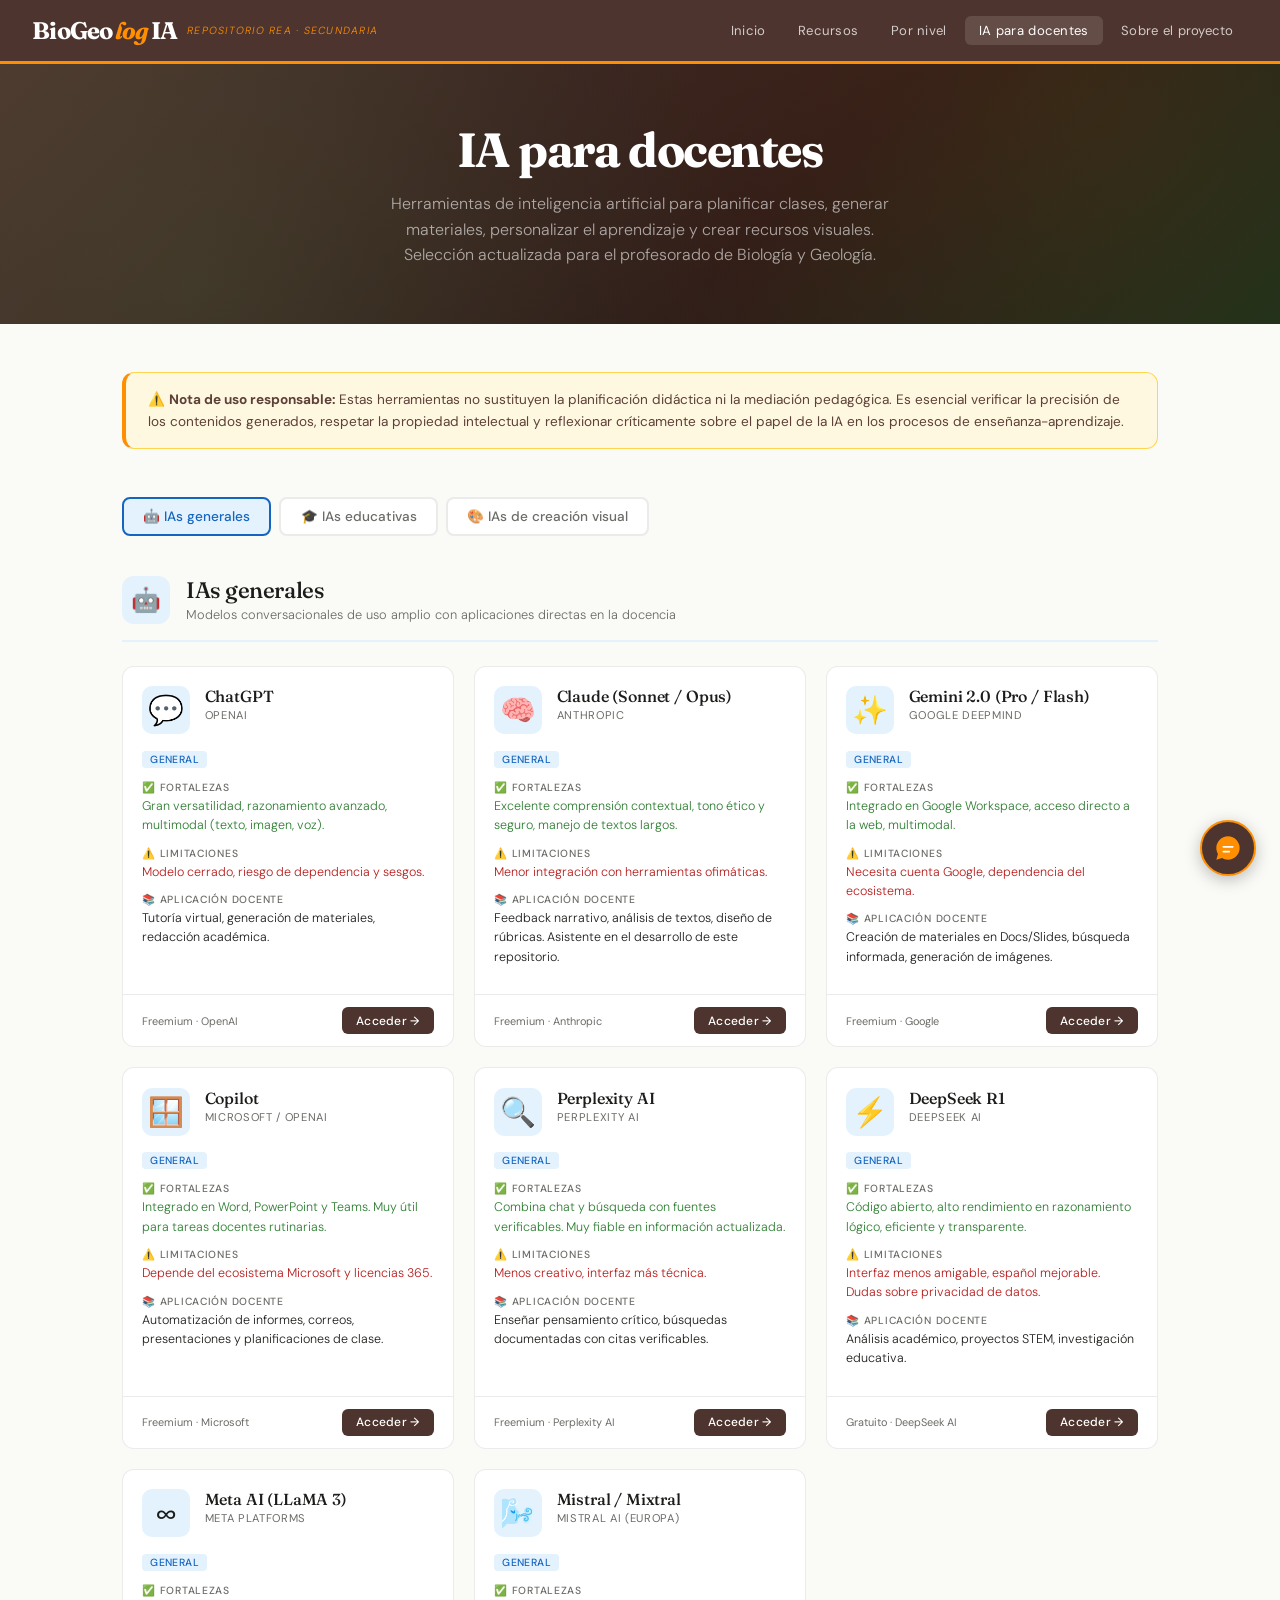
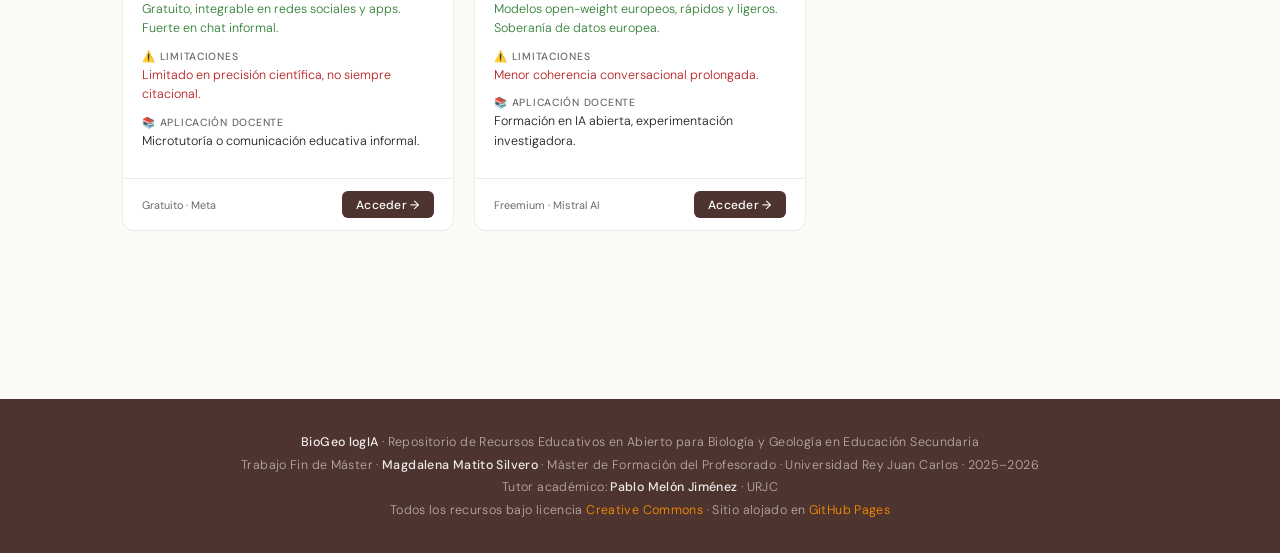
==== commit 5bb58fb5: "Fix ia footer and link categories to resources" ====
--- a/ia.html
+++ b/ia.html
@@ -595,7 +595,7 @@
 <footer>
   <p><strong>BioGeo logIA</strong> · Repositorio de Recursos Educativos en Abierto para Biología y Geología en Educación Secundaria</p>
   <p>Trabajo Fin de Máster · <strong>Magdalena Matito Silvero</strong> · Máster de Formación del Profesorado · Universidad Rey Juan Carlos · 2025–2026</p>
-  <p>Tutor académico: <strong>Pablo Melón Jiménez</strong> · URJC · Desarrollado con la asistencia de <a href="https://claude.ai" target="_blank">Claude (Anthropic)</a></p>
+  <p>Tutor académico: <strong>Pablo Melón Jiménez</strong> · URJC</p>
   <p>Todos los recursos bajo licencia <a href="https://creativecommons.org/licenses/by/4.0/" target="_blank">Creative Commons</a> · Sitio alojado en <a href="https://pages.github.com" target="_blank">GitHub Pages</a></p>
 </footer>
 
--- a/assets/css/styles.css
+++ b/assets/css/styles.css
@@ -240,7 +240,9 @@
   font-weight: 400;
 }
 
-.filter-btn:hover, .filter-btn.active {
+.filter-btn:hover, .filter-btn.active,
+.filters .filter-btn:hover, .filters .filter-btn.active,
+.filter-bar .filter-btn:hover, .filter-bar .filter-btn.active {
   background: var(--geo);
   color: #FFF;
   border-color: var(--geo);
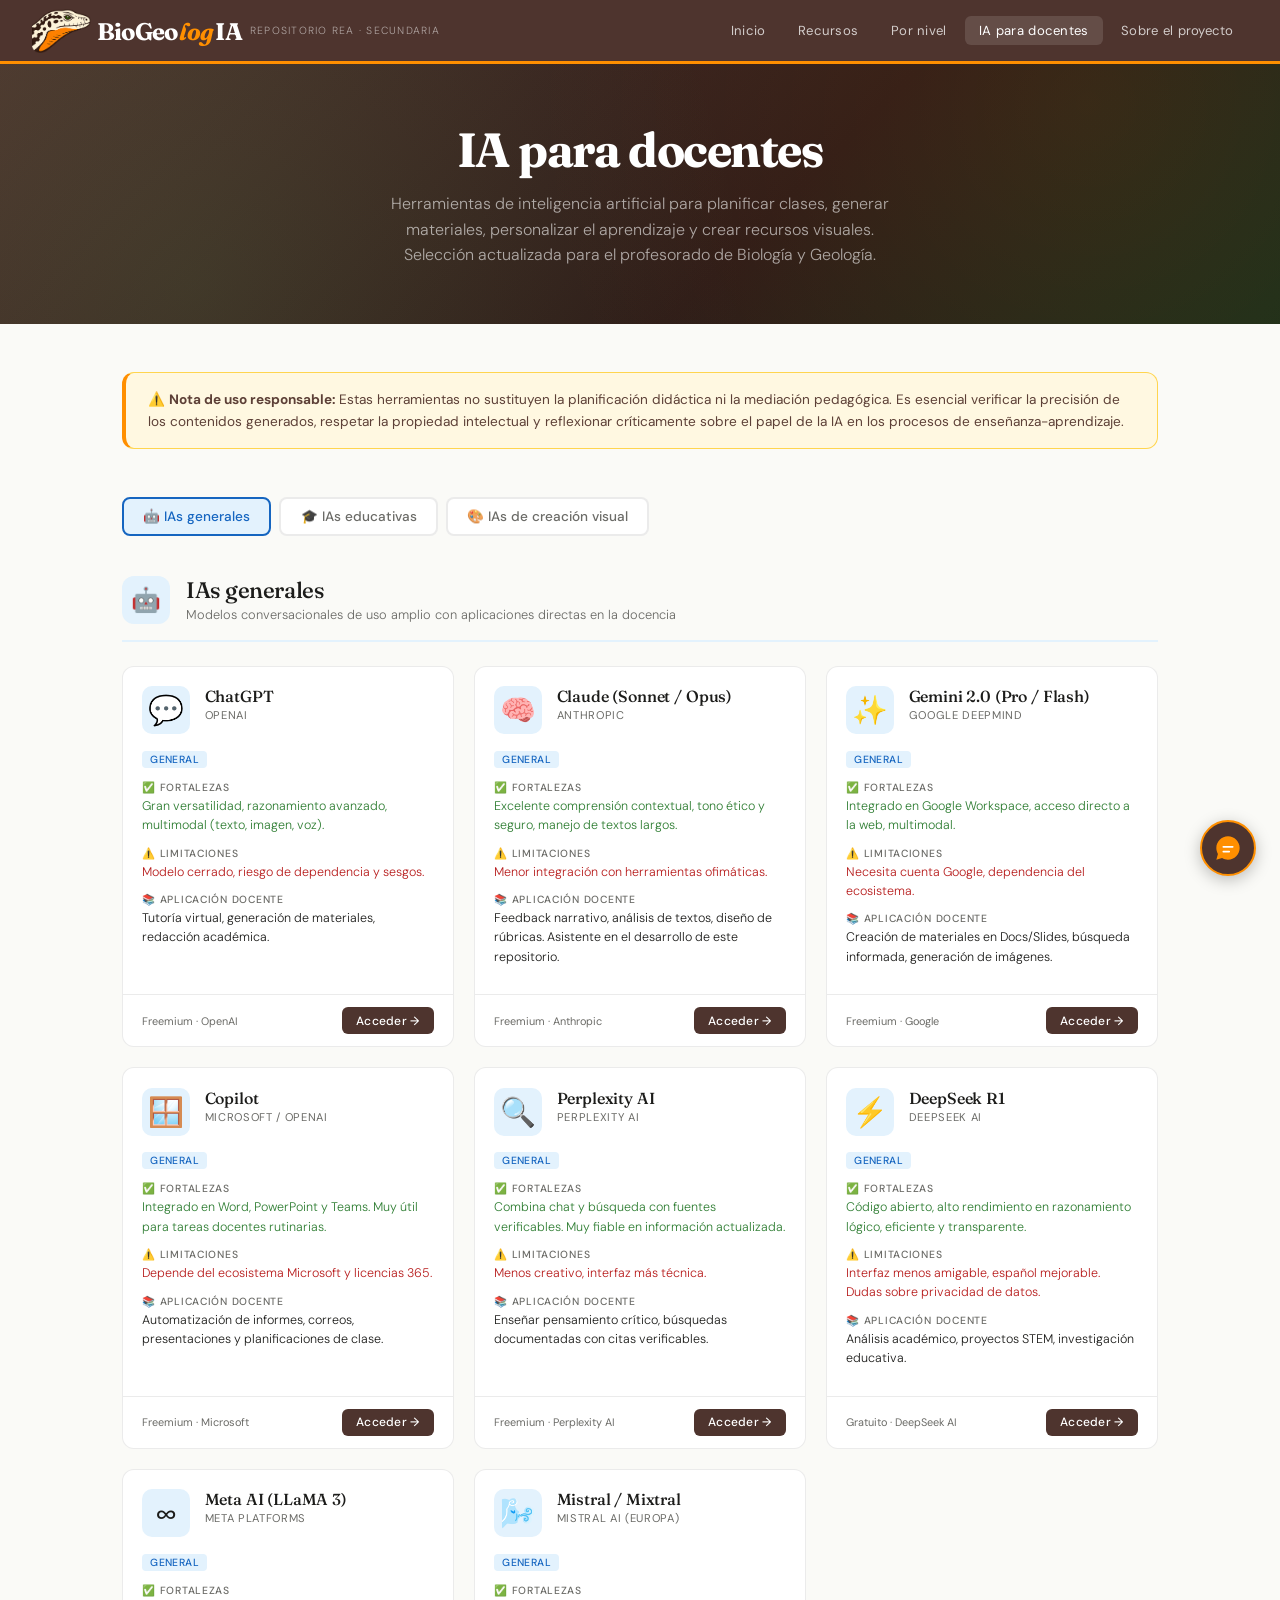
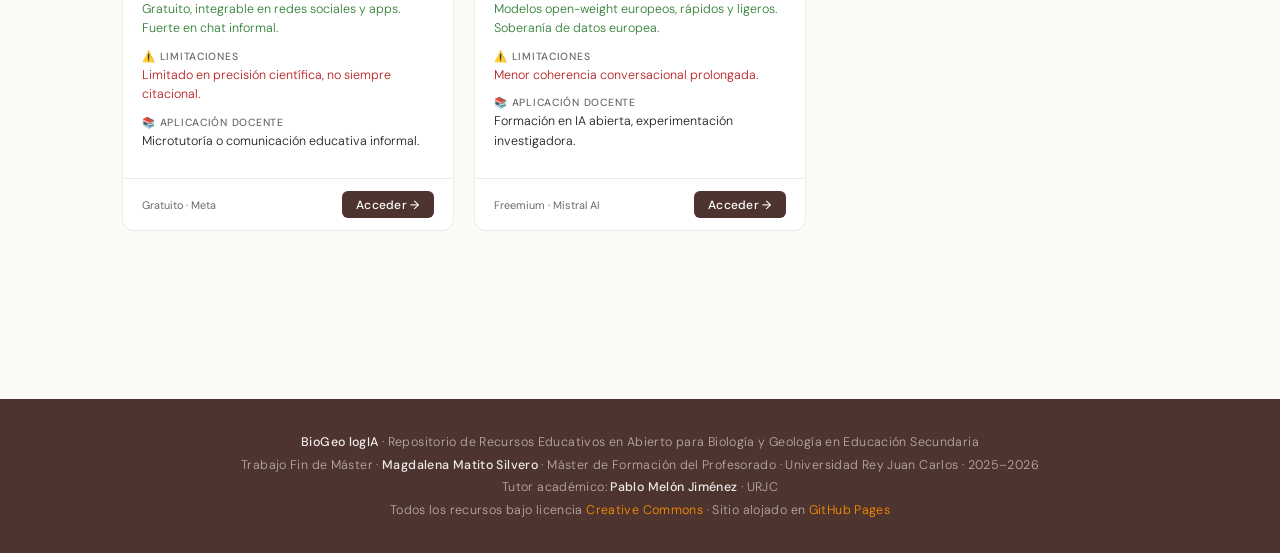
==== commit 73c1aed2: "Update logo" ====
--- a/ia.html
+++ b/ia.html
@@ -12,7 +12,8 @@
 
 <header>
   <a href="index.html" class="logo">
-    BioGeo<span>log</span>IA
+    <img class="logo-img" src="assets/logo-mark.png" alt="">
+    <span class="logo-wm">BioGeo<span>log</span>IA</span>
     <span class="logo-sub">Repositorio REA · Secundaria</span>
   </a>
   <nav>
--- a/assets/css/styles.css
+++ b/assets/css/styles.css
@@ -62,12 +62,31 @@
   color: #FFF;
   letter-spacing: -0.03em;
   display: flex;
+  align-items: center;
+  text-decoration: none;
+}
+
+.logo-wm {
+  display: flex;
   align-items: baseline;
   gap: 2px;
-  text-decoration: none;
-}
-
-.logo span { color: var(--accent); font-style: italic; }
+  line-height: 1;
+  transform: translateY(1px);
+}
+
+.logo-wm > span { color: var(--accent); font-style: italic; }
+
+.logo-img {
+  height: 44px;
+  width: auto;
+  display: block;
+  align-self: center;
+  margin-right: 0.35rem;
+}
+
+@media (max-width: 640px) {
+  .logo-img { height: 36px; }
+}
 
 .logo-sub {
   font-family: 'DM Sans', sans-serif;
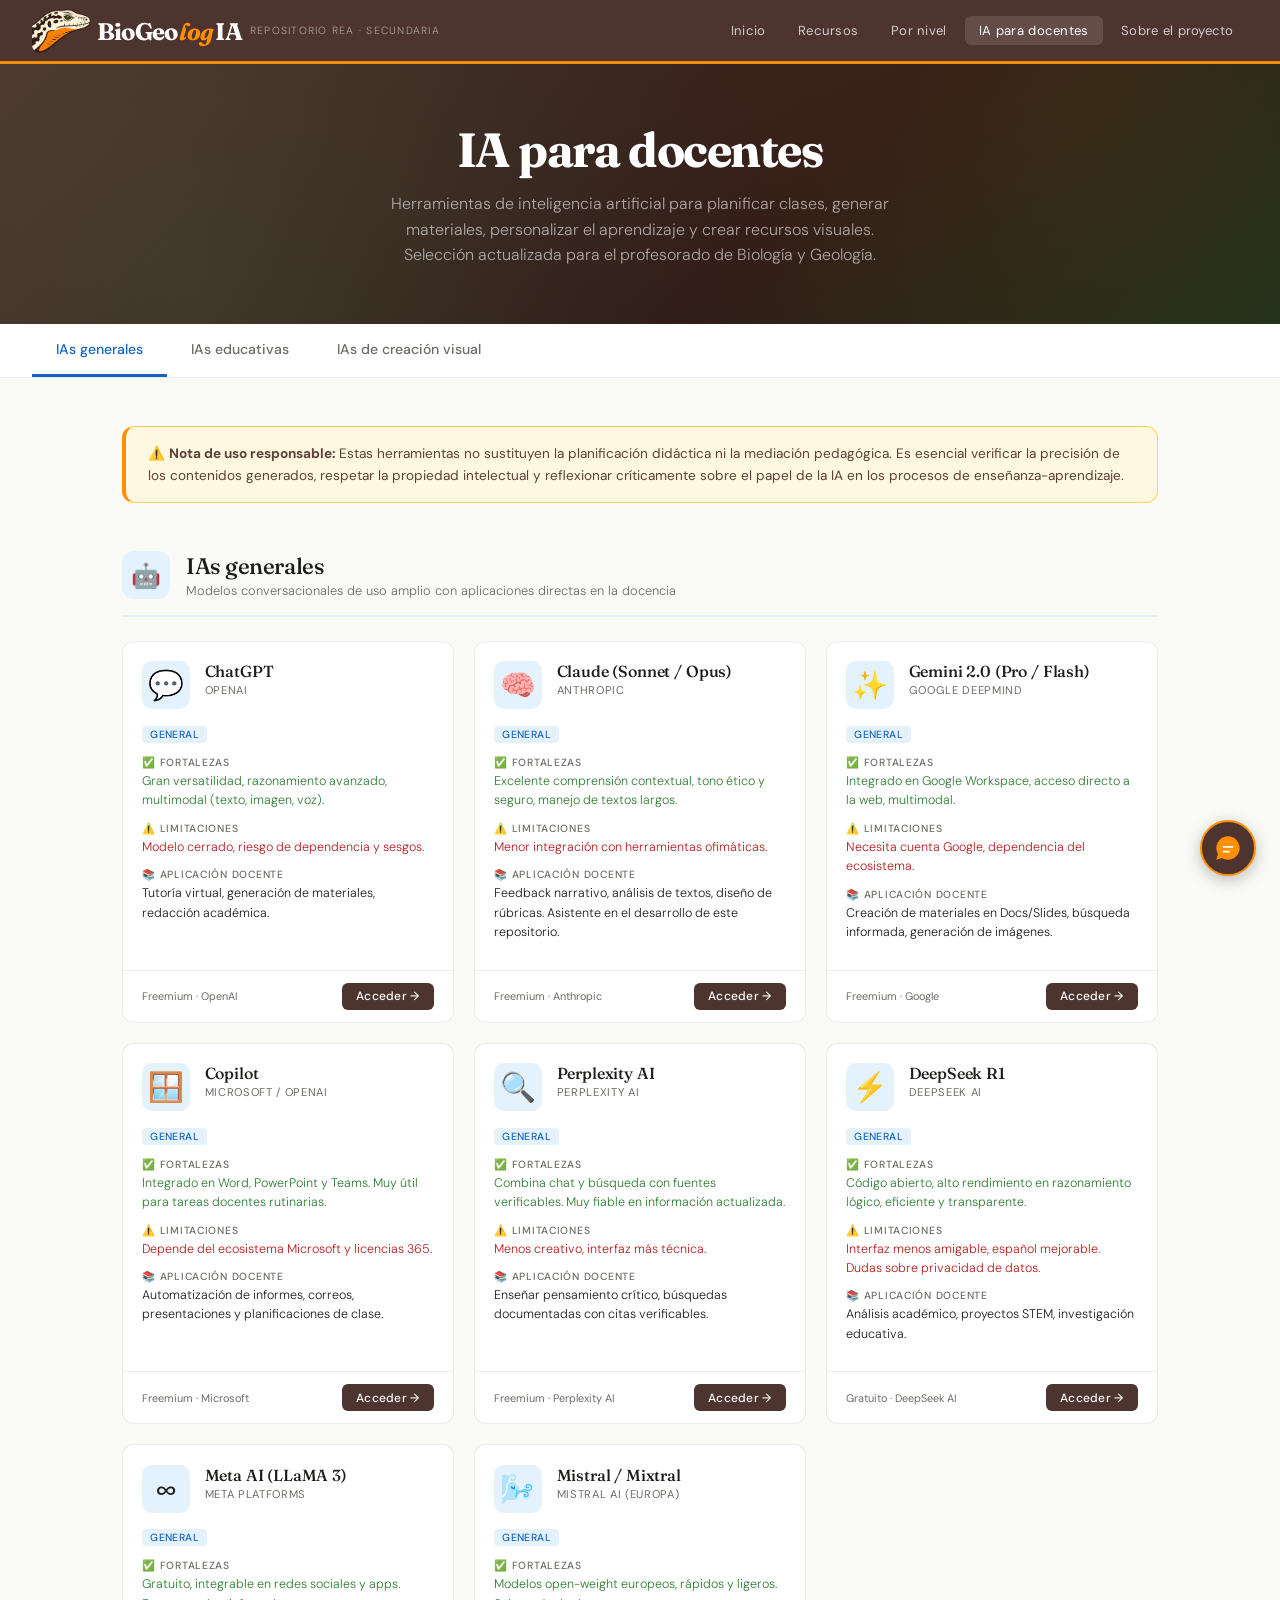
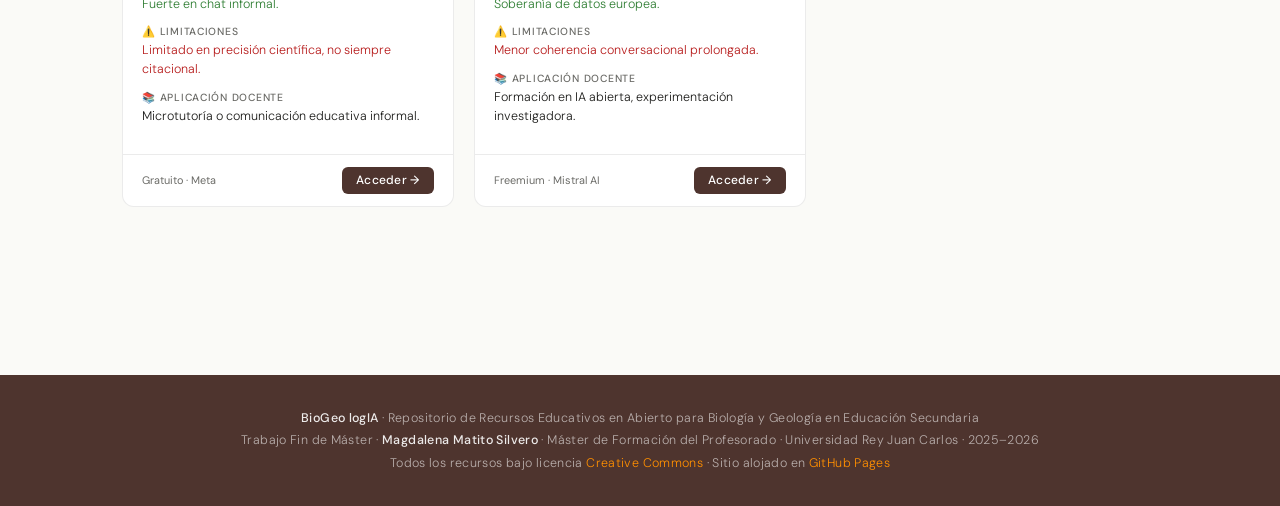
==== commit c099a062: "feat: add Geología desde Ávila resource, restyle IA tabs, swap featured PhET sim" ====
--- a/ia.html
+++ b/ia.html
@@ -3,7 +3,7 @@
 <head>
 <meta charset="UTF-8">
 <meta name="viewport" content="width=device-width, initial-scale=1.0">
-<title>IA para docentes — BioGeo logIA</title>
+<title>IA para docentes · BioGeo logIA</title>
 <meta name="description" content="Herramientas de Inteligencia Artificial para la docencia: IAs generales, educativas y de creación visual. Guía para el profesorado de Biología y Geología.">
 <link href="https://fonts.googleapis.com/css2?family=Fraunces:ital,opsz,wght@0,9..144,300;0,9..144,500;0,9..144,700;1,9..144,300&family=DM+Sans:wght@300;400;500&display=swap" rel="stylesheet">
 <link rel="stylesheet" href="assets/css/styles.css">
@@ -43,17 +43,17 @@
   </div>
 </div>
 
+<!-- ══ TABS ══ -->
+<div class="ia-tabs">
+  <button class="ia-tab general active" onclick="mostrarIA('general', this)">IAs generales</button>
+  <button class="ia-tab educativa" onclick="mostrarIA('educativa', this)">IAs educativas</button>
+  <button class="ia-tab visual" onclick="mostrarIA('visual', this)">IAs de creación visual</button>
+</div>
+
 <main>
 
   <div class="aviso">
     ⚠️ <strong>Nota de uso responsable:</strong> Estas herramientas no sustituyen la planificación didáctica ni la mediación pedagógica. Es esencial verificar la precisión de los contenidos generados, respetar la propiedad intelectual y reflexionar críticamente sobre el papel de la IA en los procesos de enseñanza-aprendizaje.
-  </div>
-
-  <!-- ══ TABS ══ -->
-  <div class="ia-tabs">
-    <button class="ia-tab general active" onclick="mostrarIA('general', this)">🤖 IAs generales</button>
-    <button class="ia-tab educativa" onclick="mostrarIA('educativa', this)">🎓 IAs educativas</button>
-    <button class="ia-tab visual" onclick="mostrarIA('visual', this)">🎨 IAs de creación visual</button>
   </div>
 
   <!-- ══ IAs GENERALES ══ -->
@@ -596,7 +596,6 @@
 <footer>
   <p><strong>BioGeo logIA</strong> · Repositorio de Recursos Educativos en Abierto para Biología y Geología en Educación Secundaria</p>
   <p>Trabajo Fin de Máster · <strong>Magdalena Matito Silvero</strong> · Máster de Formación del Profesorado · Universidad Rey Juan Carlos · 2025–2026</p>
-  <p>Tutor académico: <strong>Pablo Melón Jiménez</strong> · URJC</p>
   <p>Todos los recursos bajo licencia <a href="https://creativecommons.org/licenses/by/4.0/" target="_blank">Creative Commons</a> · Sitio alojado en <a href="https://pages.github.com" target="_blank">GitHub Pages</a></p>
 </footer>
 
@@ -604,4 +603,4 @@
 <script src="assets/js/chatbot.js"></script>
 
 </body>
-</html>+</html>
--- a/assets/css/styles.css
+++ b/assets/css/styles.css
@@ -1668,42 +1668,327 @@
 .btn-ia:hover { background: #2E1B18; }
 
 .ia-tabs {
-  display: flex;
+  background: var(--surface);
+  border-bottom: 1px solid var(--border);
+  padding: 0 2rem;
+  position: sticky;
+  top: 64px;
+  z-index: 90;
+  display: flex;
+  max-width: 100%;
+  overflow-x: auto;
+}
+
+.ia-tab {
+  padding: 1rem 1.5rem;
+  font-size: 0.88rem;
+  font-weight: 500;
+  color: var(--text-muted);
+  text-decoration: none;
+  border-bottom: 3px solid transparent;
+  transition: all 0.2s;
+  white-space: nowrap;
+  font-family: 'DM Sans', sans-serif;
+  cursor: pointer;
+  background: none;
+  border-top: none;
+  border-left: none;
+  border-right: none;
+}
+
+.ia-tab:hover { color: var(--text); }
+.ia-tab.general.active   { color: var(--ia-general); border-bottom-color: var(--ia-general); }
+.ia-tab.educativa.active { color: var(--ia-edu); border-bottom-color: var(--ia-edu); }
+.ia-tab.visual.active    { color: var(--ia-visual); border-bottom-color: var(--ia-visual); }
+
+/* Buscador con sugerencias */
+
+/* el hero recorta por defecto (overflow:hidden): hay que dejar salir el desplegable */
+.hero { overflow: visible; }
+
+.hero-search { position: relative; overflow: visible; }
+
+.search-suggest {
+  display: none;
+  position: absolute;
+  top: calc(100% + 8px);
+  left: 0; right: 0;
+  background: var(--surface);
+  border: 1px solid var(--border);
+  border-radius: 10px;
+  box-shadow: 0 18px 40px -12px rgba(0,0,0,0.45);
+  overflow: hidden;
+  z-index: 60;
+  text-align: left;
+  max-height: 340px;
+  overflow-y: auto;
+}
+
+.search-suggest.open { display: block; }
+
+.ss-item {
+  display: flex;
+  align-items: flex-start;
+  gap: 0.7rem;
+  padding: 0.7rem 0.9rem;
+  text-decoration: none;
+  color: var(--text);
+  border-bottom: 1px solid var(--border);
+}
+
+.ss-item:last-child { border-bottom: none; }
+.ss-item.active { background: var(--bio-light); }
+
+.ss-kind {
+  flex-shrink: 0;
+  font-size: 0.6rem;
+  font-weight: 500;
+  letter-spacing: 0.07em;
+  text-transform: uppercase;
+  padding: 3px 7px;
+  border-radius: 5px;
+  margin-top: 2px;
+}
+
+.ss-kind.recurso { background: var(--bio-light); color: var(--bio); }
+.ss-kind.bloque  { background: var(--geo-light); color: var(--geo); }
+
+.ss-text { display: flex; flex-direction: column; gap: 2px; min-width: 0; }
+
+.ss-title {
+  font-family: 'DM Sans', sans-serif;
+  font-size: 0.86rem;
+  font-weight: 500;
+  line-height: 1.35;
+}
+
+.ss-title mark { background: none; color: var(--accent); font-weight: 500; }
+
+.ss-meta {
+  font-size: 0.72rem;
+  color: var(--text-muted);
+  font-weight: 400;
+  line-height: 1.4;
+}
+
+.ss-empty {
+  padding: 0.9rem;
+  font-size: 0.82rem;
+  color: var(--text-muted);
+  font-weight: 300;
+}
+
+/* tarjeta resaltada al llegar desde el buscador */
+.resource-card--destacado {
+  border-color: var(--accent) !important;
+  box-shadow: 0 0 0 3px rgba(255,143,0,0.18);
+}
+
+.search-aviso {
+  font-size: 0.78rem;
+  color: var(--text-muted);
+  margin-left: auto;
+  font-weight: 400;
+}
+
+.search-aviso a { color: var(--bio); text-decoration: underline; }
+
+.hero-search input { border-radius: 9px 0 0 9px; }
+.hero-search button { border-radius: 0 9px 9px 0; }
+
+.hero {
+  background: url('../img/hero-piel.jpg') center / cover no-repeat,
+              linear-gradient(135deg, var(--geo) 0%, #2E1B18 50%, #1B2E1B 100%);
+}
+.hero::before { display: none; }
+
+.gallotia {
+  background: var(--surface);
+  border-bottom: 1px solid var(--border);
+  padding: 3rem 2rem;
+}
+
+.gallotia-inner {
+  max-width: 1100px;
+  margin: 0 auto;
+  display: grid;
+  grid-template-columns: minmax(0, 320px) minmax(0, 1fr);
+  gap: 2.5rem;
+  align-items: center;
+}
+
+.gallotia-fig { margin: 0; }
+
+.gallotia-fig img {
+  width: 100%;
+  height: auto;
+  display: block;
+}
+
+.gallotia-fig figcaption {
+  font-size: 0.68rem;
+  color: var(--text-muted);
+  font-weight: 400;
+  margin-top: 0.5rem;
+  line-height: 1.5;
+}
+
+.gallotia-eyebrow {
+  display: inline-block;
+  background: var(--bio-light);
+  color: var(--bio);
+  font-size: 0.68rem;
+  font-weight: 500;
+  letter-spacing: 0.1em;
+  text-transform: uppercase;
+  padding: 0.25rem 0.7rem;
+  border-radius: 100px;
+  margin-bottom: 0.9rem;
+}
+
+.gallotia h2 {
+  font-family: 'Fraunces', serif;
+  font-size: 1.6rem;
+  font-weight: 500;
+  letter-spacing: -0.02em;
+  margin-bottom: 0.15rem;
+}
+
+.gallotia h2 i { font-style: italic; color: var(--bio); }
+
+.gallotia-sub {
+  font-size: 0.8rem;
+  color: var(--text-muted);
+  font-weight: 400;
+  letter-spacing: 0.04em;
+  margin-bottom: 1rem;
+}
+
+.gallotia p.texto {
+  font-size: 0.95rem;
+  line-height: 1.75;
+  color: var(--text);
+  font-weight: 400;
+  max-width: 62ch;
+}
+
+.gallotia-datos {
+  display: flex;
+  gap: 1.6rem;
+  flex-wrap: wrap;
+  margin-top: 1.4rem;
+  padding-top: 1.2rem;
+  border-top: 1px solid var(--border);
+}
+
+.gallotia-dato { display: flex; flex-direction: column; gap: 2px; }
+
+.gallotia-dato span {
+  font-size: 0.62rem;
+  font-weight: 500;
+  letter-spacing: 0.08em;
+  text-transform: uppercase;
+  color: var(--text-muted);
+}
+
+.gallotia-dato b {
+  font-family: 'DM Sans', sans-serif;
+  font-size: 0.86rem;
+  font-weight: 500;
+  color: var(--text);
+}
+
+.gallotia-dato b.critico { color: #B71C1C; }
+
+.gallotia-fuentes {
+  font-size: 0.72rem;
+  color: var(--text-muted);
+  margin-top: 1.1rem;
+  line-height: 1.6;
+  font-weight: 400;
+}
+
+.gallotia-fuentes a { color: var(--bio); text-decoration: none; }
+.gallotia-fuentes a:hover { text-decoration: underline; }
+
+@media (max-width: 720px) {
+  .gallotia-inner { grid-template-columns: 1fr; gap: 1.6rem; }
+  .gallotia-fig { max-width: 280px; }
+}
+
+/* ── botón gallotia en la esquina inferior derecha del hero ── */
+
+.hero-gallotia {
+  position: absolute;
+  right: 1.6rem;
+  bottom: 0;
+  z-index: 3;
+  display: block;
+  line-height: 0;
+  transition: transform 0.25s ease;
+}
+
+.hero-gallotia img {
+  width: 170px;
+  height: auto;
+  display: block;
+  filter: drop-shadow(0 10px 18px rgba(0,0,0,0.45));
+}
+
+.hero-gallotia:hover { transform: translateY(-6px); }
+
+.hero-gallotia-tip {
+  position: absolute;
+  right: 0;
+  bottom: calc(100% + 6px);
+  background: var(--surface);
+  color: var(--text);
+  font-family: 'DM Sans', sans-serif;
+  font-size: 0.75rem;
+  font-weight: 500;
+  letter-spacing: 0.02em;
+  line-height: 1.3;
+  white-space: nowrap;
+  padding: 0.45rem 0.8rem;
+  border-radius: 8px;
+  box-shadow: 0 8px 20px -6px rgba(0,0,0,0.5);
+  opacity: 0;
+  transform: translateY(4px);
+  transition: opacity 0.2s ease, transform 0.2s ease;
+  pointer-events: none;
+}
+
+.hero-gallotia-tip::after {
+  content: '';
+  position: absolute;
+  right: 22px;
+  top: 100%;
+  border: 6px solid transparent;
+  border-top-color: var(--surface);
+}
+
+.hero-gallotia:hover .hero-gallotia-tip,
+.hero-gallotia:focus-visible .hero-gallotia-tip {
+  opacity: 1;
+  transform: translateY(0);
+}
+
+@media (max-width: 900px) {
+  .hero-gallotia img { width: 120px; }
+}
+
+@media (max-width: 640px) {
+  .hero-gallotia { display: none; }
+}
+
+/* mención breve en el pie */
+.footer-gallotia {
+  display: inline-flex;
+  align-items: center;
   gap: 0.5rem;
-  margin-bottom: 2.5rem;
-  flex-wrap: wrap;
-}
-
-.ia-tab {
-  font-family: 'DM Sans', sans-serif;
-  font-size: 0.85rem;
-  font-weight: 500;
-  padding: 0.55rem 1.2rem;
-  border: 2px solid var(--border);
-  border-radius: 8px;
-  cursor: pointer;
-  transition: all 0.2s;
-  background: var(--surface);
-  color: var(--text-muted);
-}
-
-.ia-tab.general:hover,
-.ia-tab.general.active {
-  background: var(--ia-general-light);
-  color: var(--ia-general);
-  border-color: var(--ia-general);
-}
-
-.ia-tab.educativa:hover,
-.ia-tab.educativa.active {
-  background: var(--ia-edu-light);
-  color: var(--ia-edu);
-  border-color: var(--ia-edu);
-}
-
-.ia-tab.visual:hover,
-.ia-tab.visual.active {
-  background: var(--ia-visual-light);
-  color: var(--ia-visual);
-  border-color: var(--ia-visual);
-}
+  margin-top: 0.4rem;
+}
+
+.footer-gallotia img { height: 26px; width: auto; opacity: 0.85; }
+
+html { scroll-behavior: smooth; }
